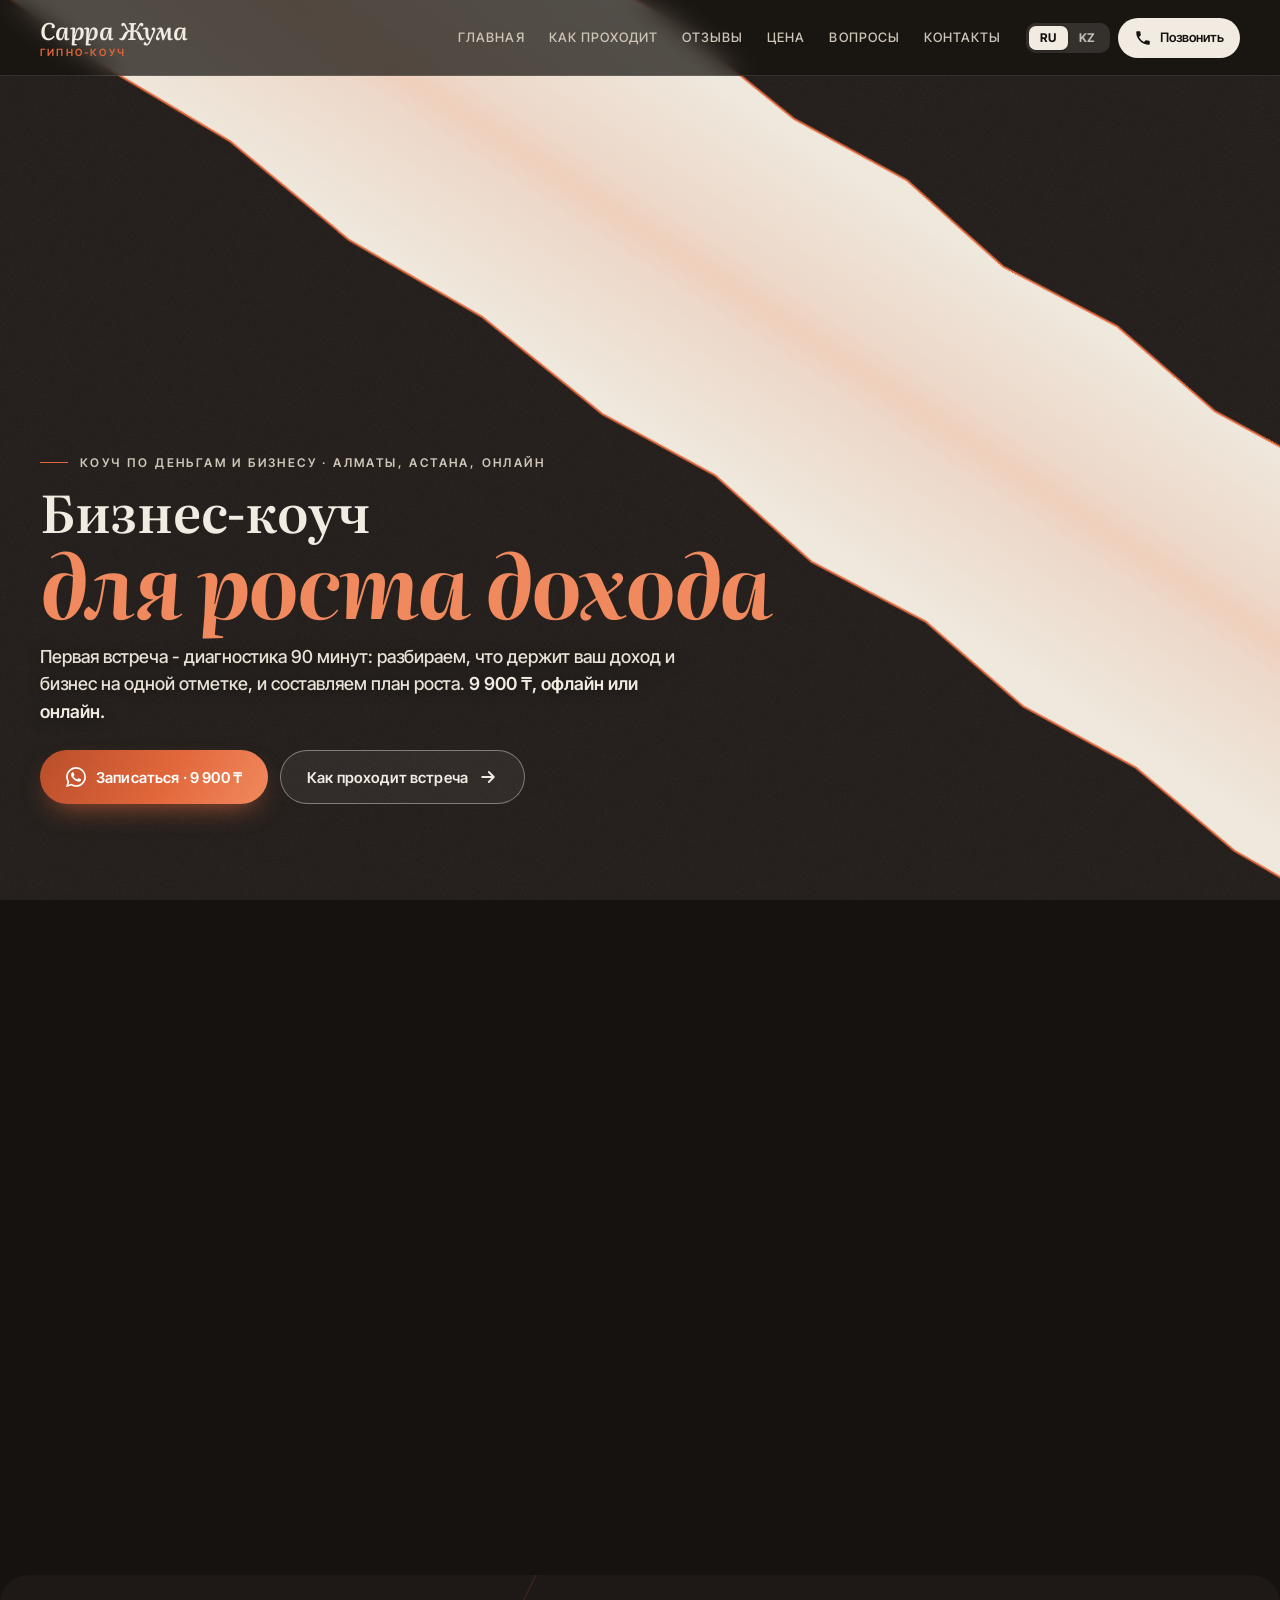
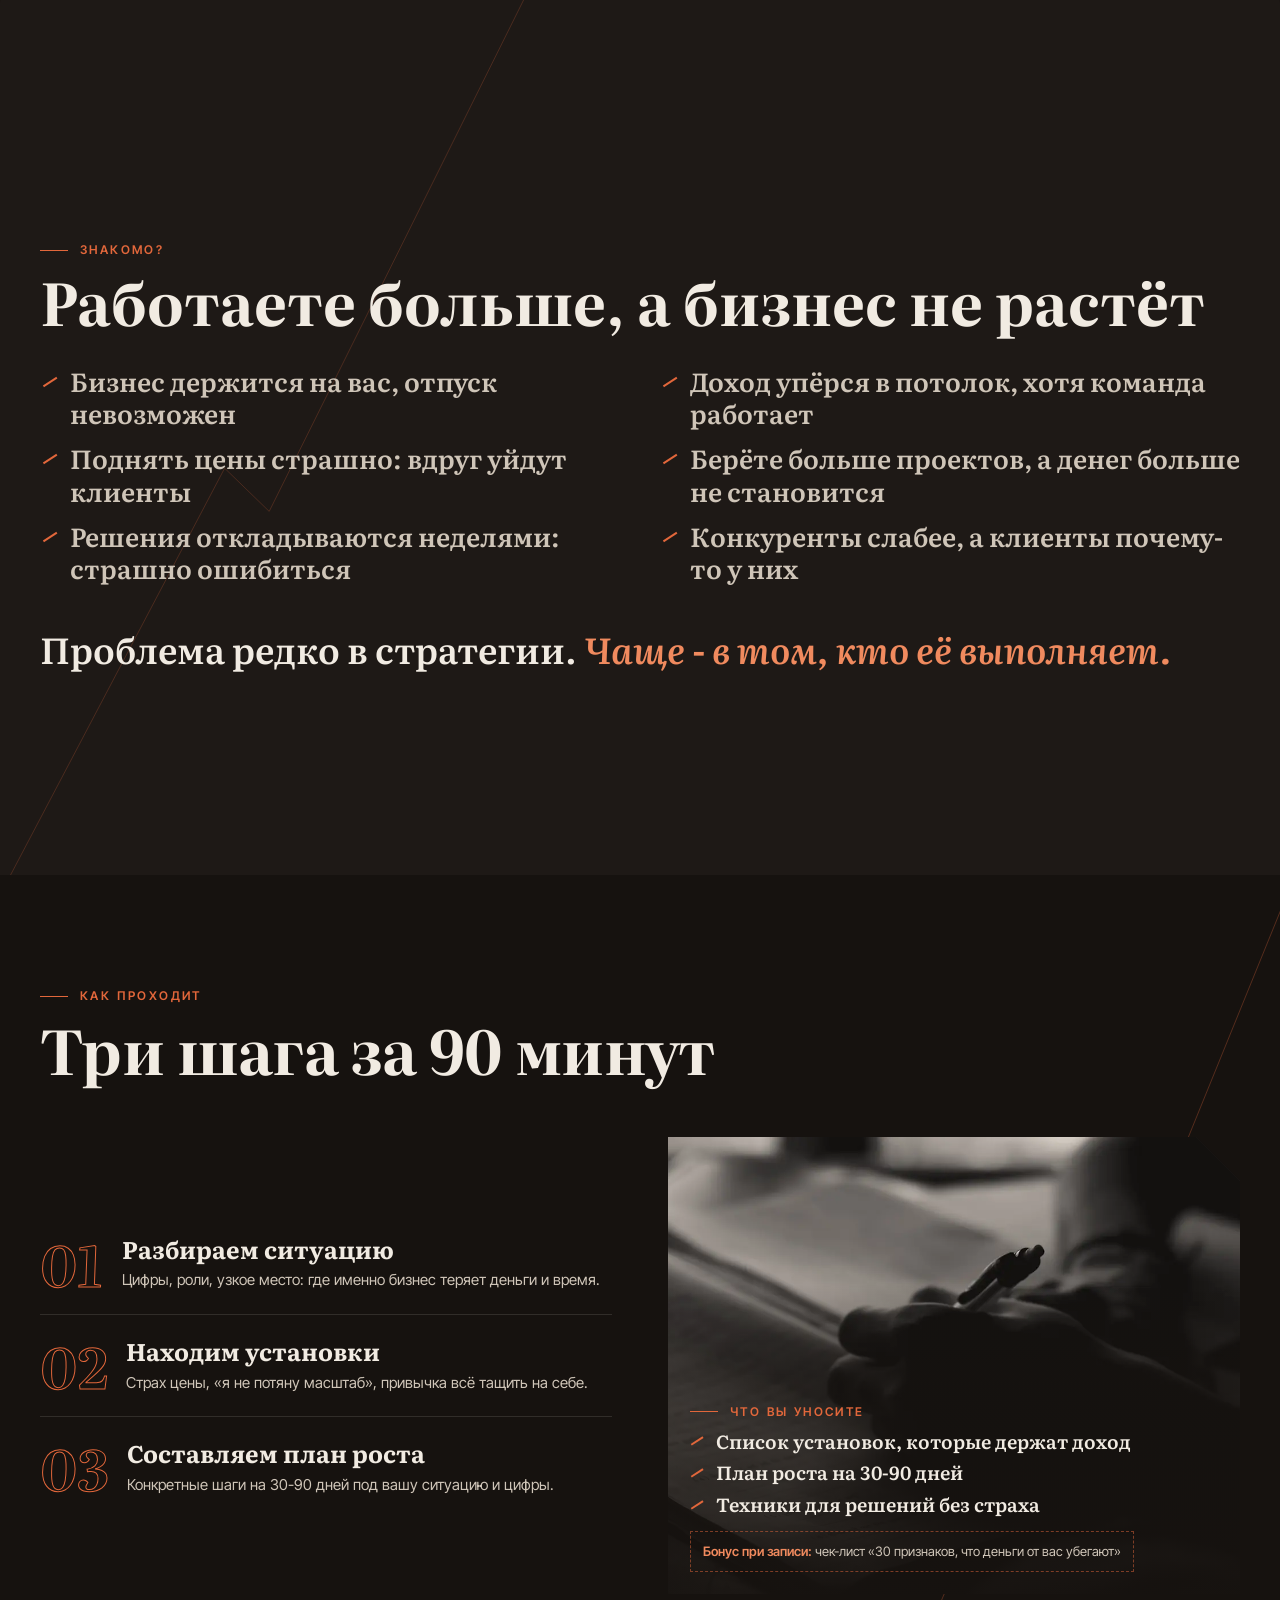
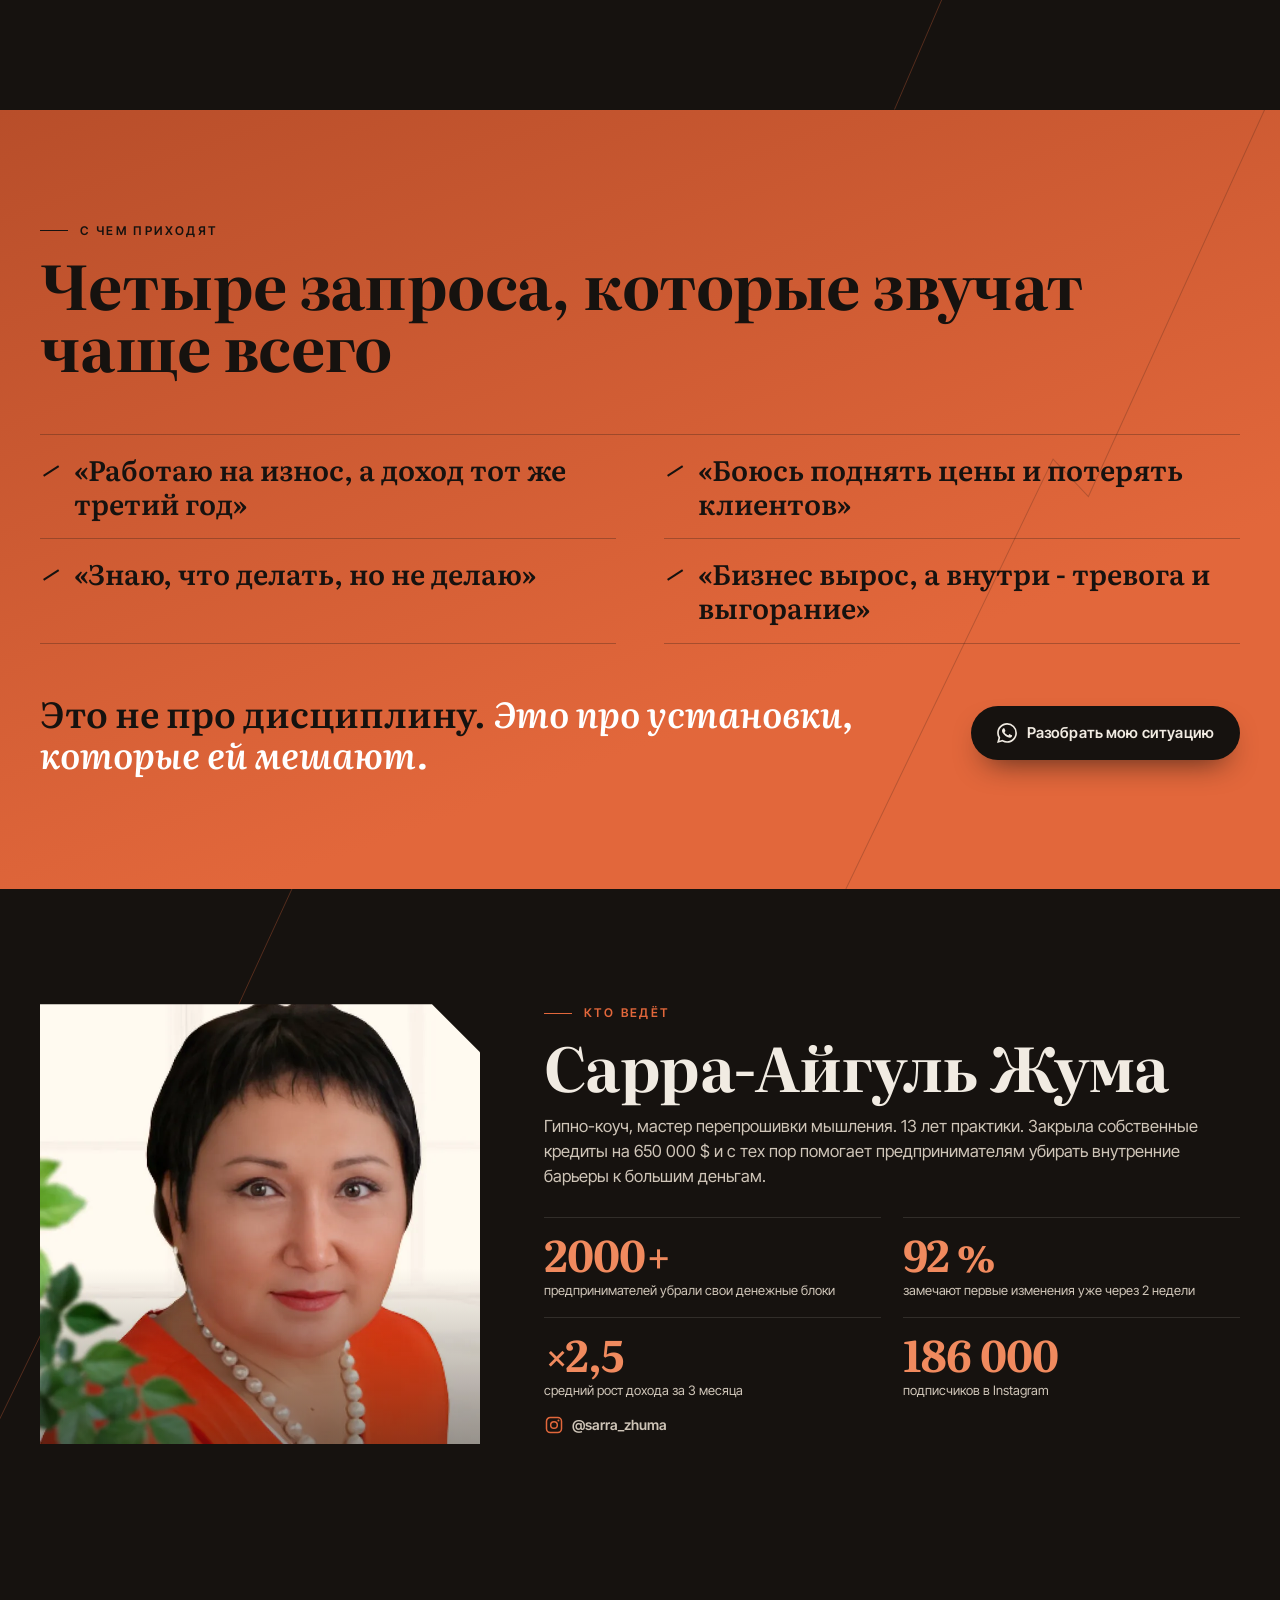
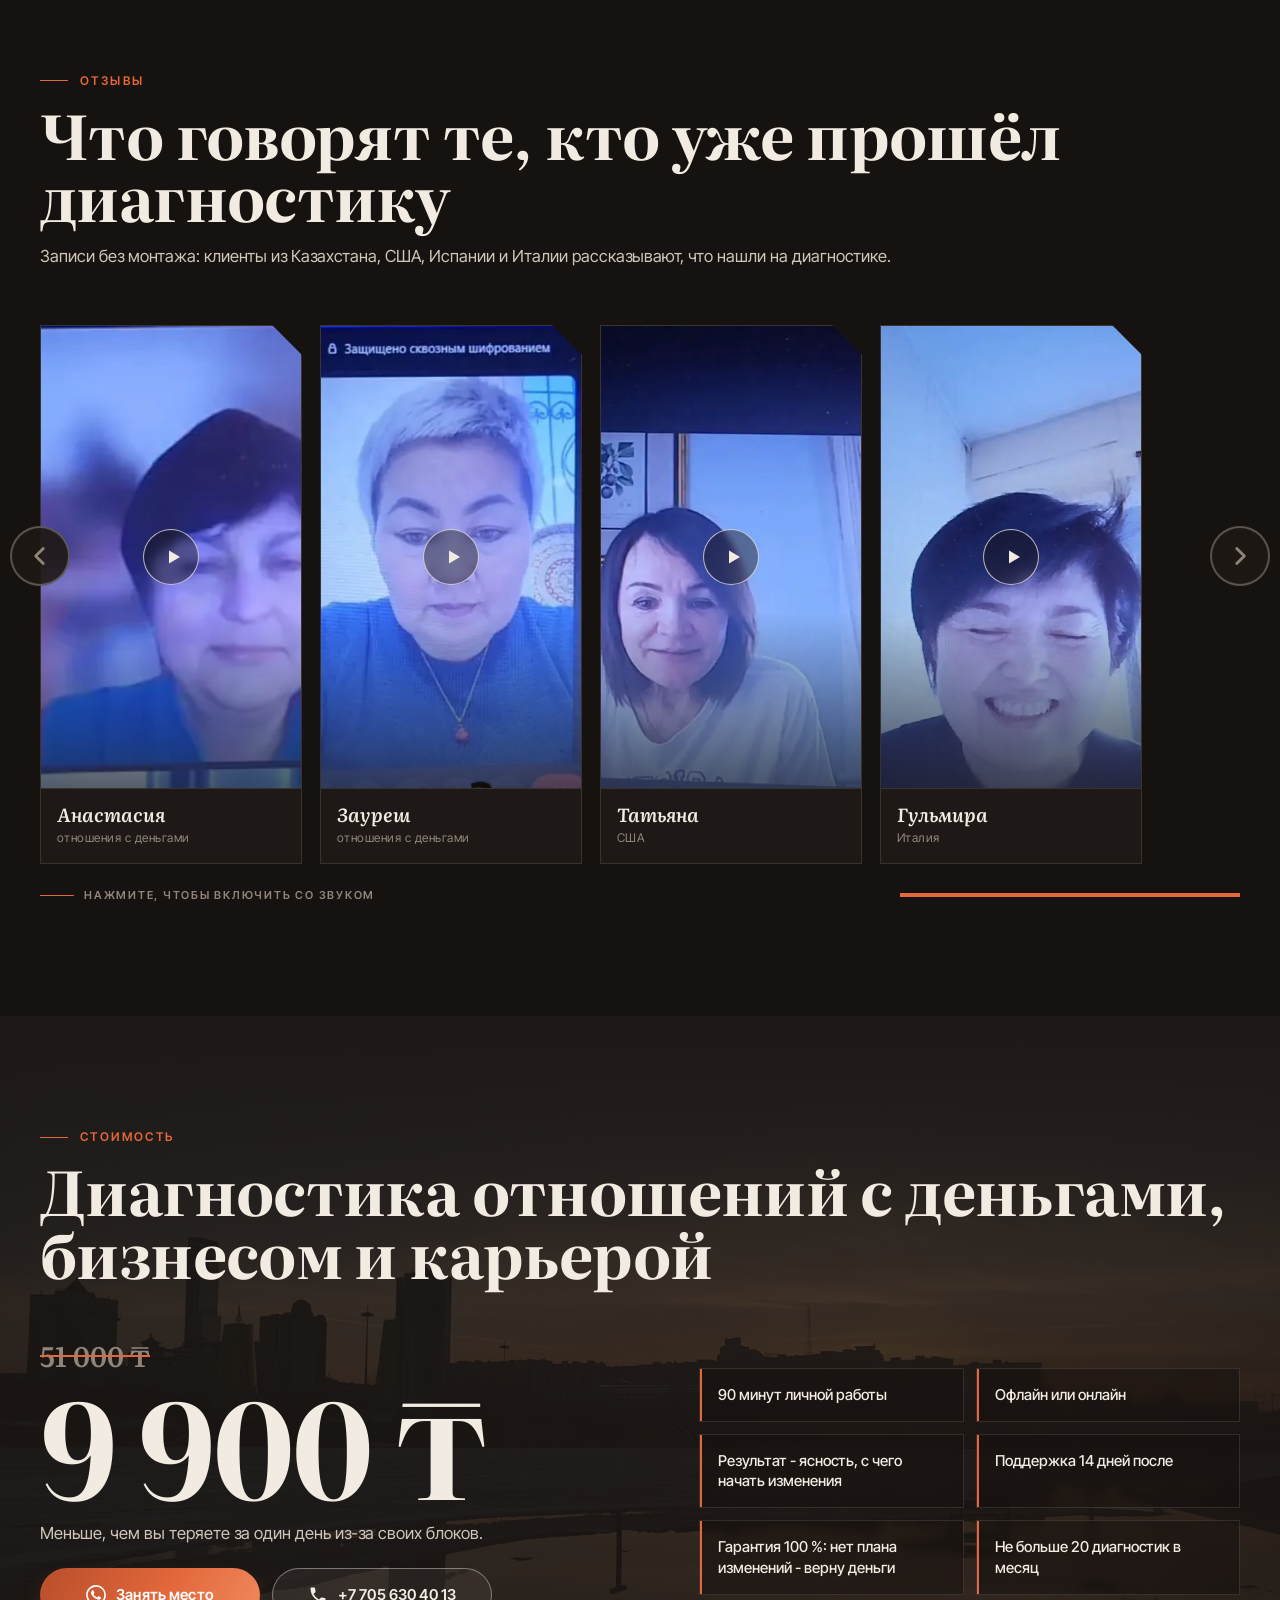
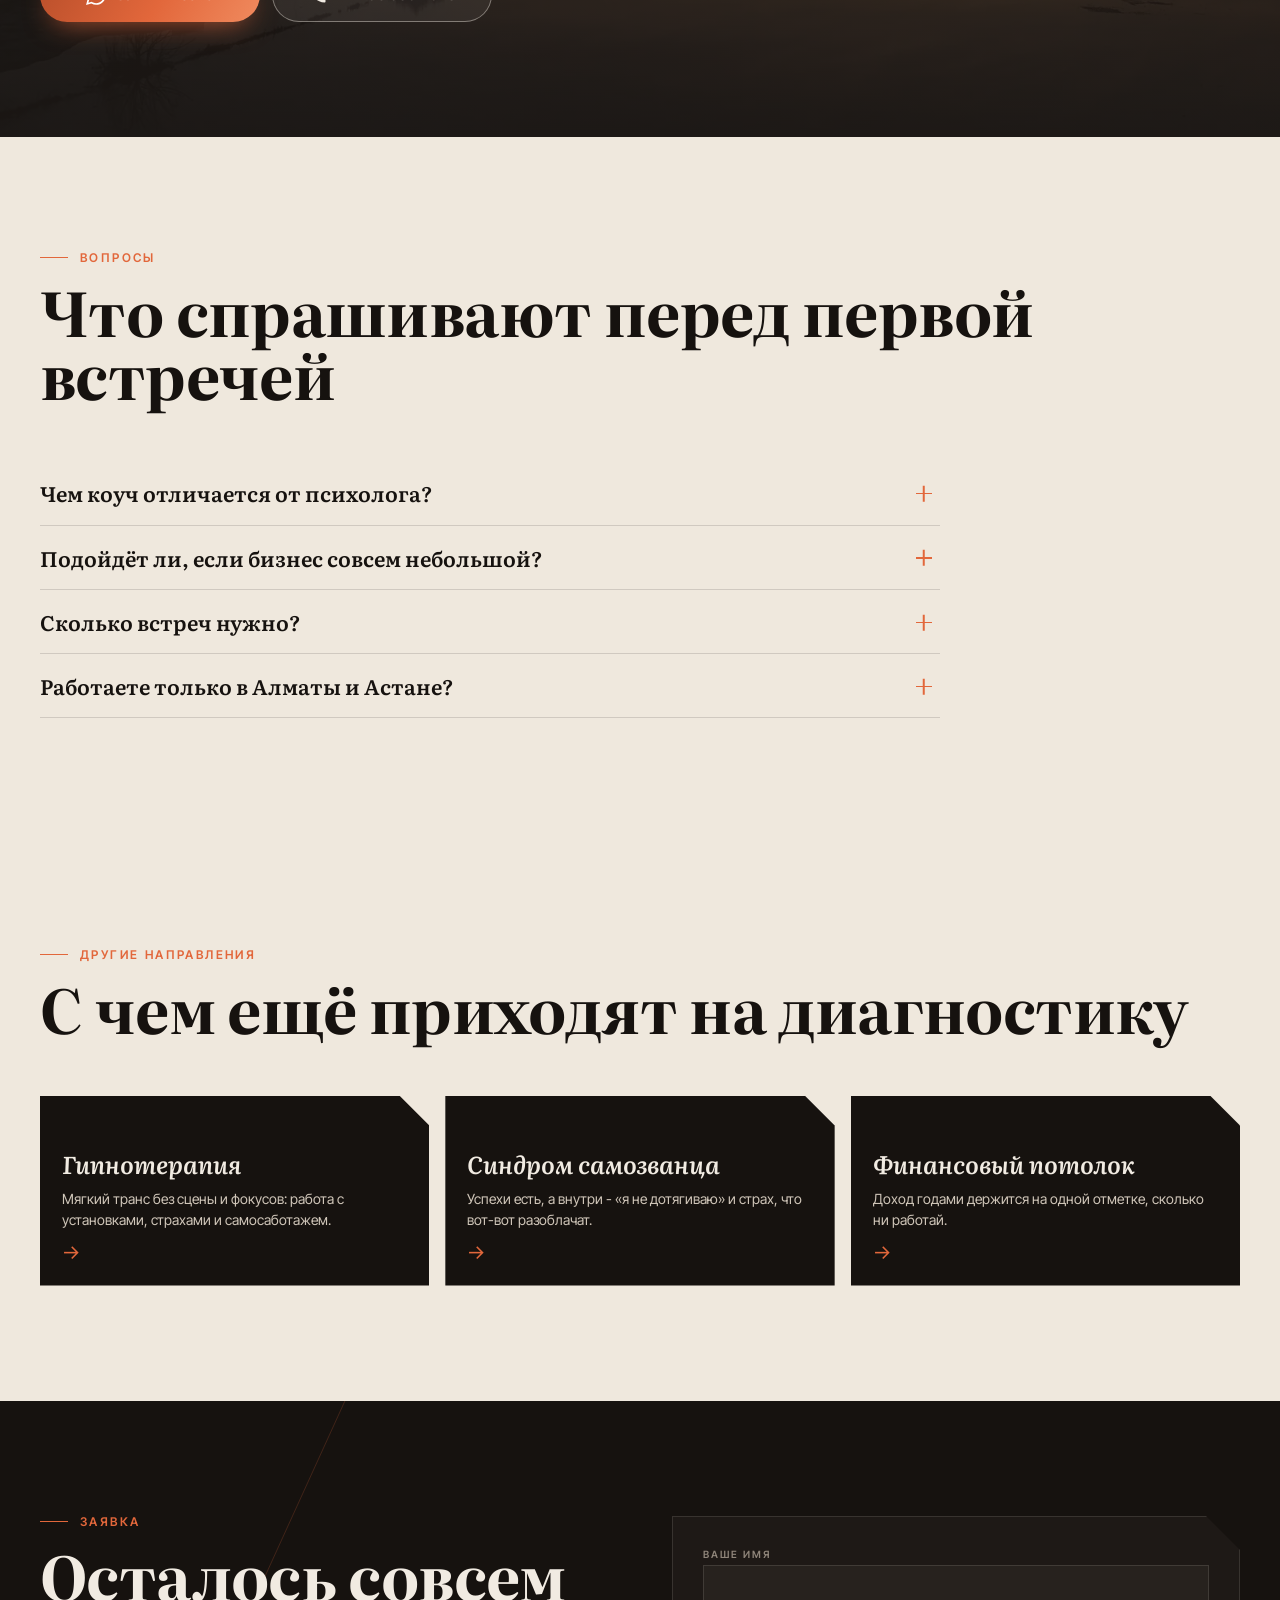
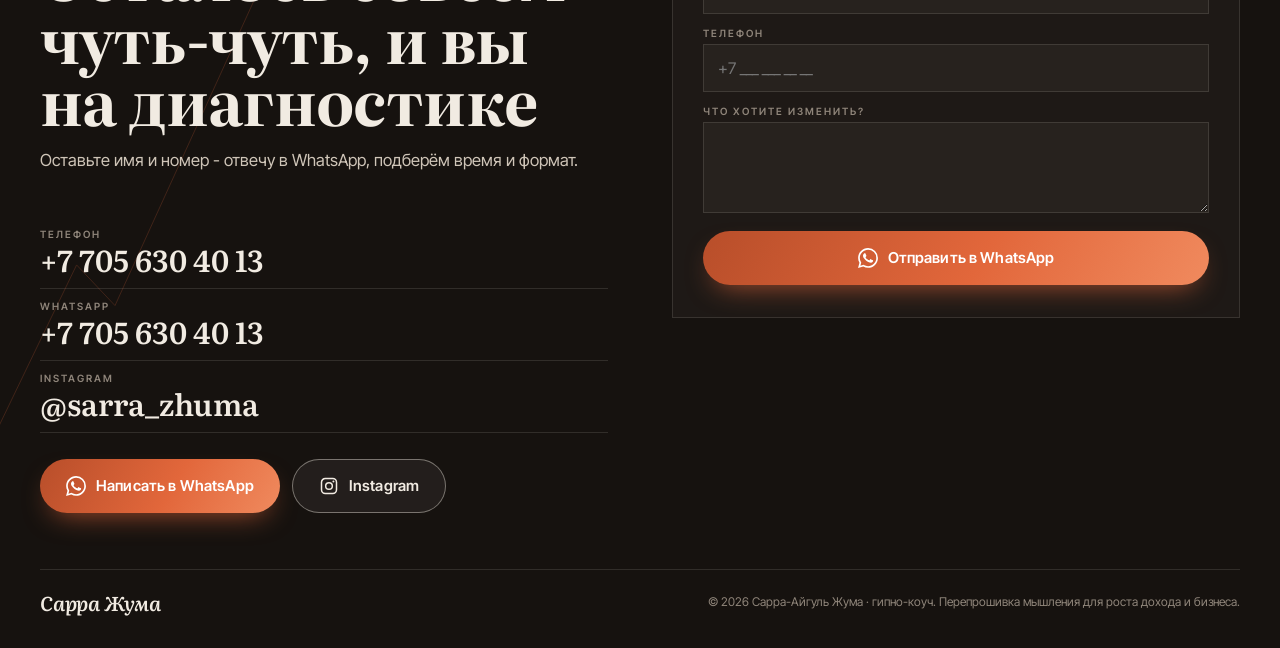
==== biznes-kouch/index.html @ 4e8cd03d "Посадочные страницы под группы Google Ads Четыре страницы на общей дизайн-системе: бизнес-коуч, гипн" ====
<!DOCTYPE html>
<html lang="ru">
<head>
<meta charset="UTF-8">
<meta name="viewport" content="width=device-width, initial-scale=1.0">
<title data-i="m.title">Бизнес-коуч в Алматы и Астане - Сарра Жума, 13 лет практики</title>
<meta name="description" data-i-c="m.desc" content="Бизнес-коуч Сарра-Айгуль Жума: разбираем, что держит доход и бизнес на одной отметке. Первая встреча - диагностика 90 минут, офлайн или онлайн, 9 900 ₸. План роста и поддержка 14 дней.">
<!-- Google tag (gtag.js) - Google Ads AW-18437819356 -->
<script async src="https://www.googletagmanager.com/gtag/js?id=AW-18437819356"></script>
<script>
  window.dataLayer = window.dataLayer || [];
  function gtag(){dataLayer.push(arguments);}
  gtag('js', new Date());
  gtag('config', 'AW-18437819356');

  /* цели Google Ads */
  var AW_CONV = {
    tel:  'AW-18437819356/bW-0CO2ekfEcENyX69dE',   /* Интерактивные номера телефонов */
    form: 'AW-18437819356/AL3ICOqwkfEcENyX69dE',   /* Отправка формы для потенциальных клиентов */
    kont: 'AW-18437819356/WZsdCJ-qkfEcENyX69dE'    /* Контакт (WhatsApp, Instagram) */
  };
  function awReport(sendTo, url){
    var went = false;
    var go = function(){ if (went) return; went = true; if (typeof url !== 'undefined') window.location = url; };
    try {
      gtag('event', 'conversion', {
        'send_to': sendTo, 'value': 1.0, 'currency': 'USD', 'event_callback': go
      });
    } catch (e) { go(); return false; }
    if (typeof url !== 'undefined') setTimeout(go, 900);
    return false;
  }
  function gtag_report_conversion(url){ return awReport(AW_CONV.tel, url); }
</script>
<link rel="canonical" href="https://sarracoach.kz/biznes-kouch/">
<meta property="og:type" content="website">
<meta property="og:site_name" content="Сарра Жума · гипно-коуч">
<meta property="og:title" data-i-c="m.ogt" content="Бизнес-коуч Сарра Жума - диагностика за 90 минут">
<meta property="og:description" data-i-c="m.ogd" content="13 лет практики, 2000+ предпринимателей. Находим, что держит доход бизнеса, и даём план роста.">
<meta property="og:url" content="https://sarracoach.kz/biznes-kouch/">
<meta property="og:image" content="https://sarracoach.kz/assets/lp/kouch.webp">
<meta property="og:image:width" content="1600">
<meta property="og:image:height" content="900">
<meta property="og:locale" content="ru_RU">
<meta name="twitter:card" content="summary_large_image">
<meta name="theme-color" content="#16120F">
<link rel="icon" href="../favicon.ico" sizes="any">
<link rel="icon" type="image/png" sizes="512x512" href="../assets/icon-512.png">
<link rel="apple-touch-icon" href="../assets/apple-touch-icon.png">
<link rel="preconnect" href="https://fonts.googleapis.com">
<link rel="preconnect" href="https://fonts.gstatic.com" crossorigin>
<link href="https://fonts.googleapis.com/css2?family=Literata:ital,opsz,wght@0,7..72,600;0,7..72,700;1,7..72,600;1,7..72,700&family=Inter+Tight:wght@400;500;600&display=swap" rel="stylesheet">
<link rel="stylesheet" href="../styles.css?v=20260922-1">
<script type="application/ld+json">{"@context":"https://schema.org","@type":"Service","name":"Коучинг для предпринимателей и экспертов","serviceType":"Коучинг для предпринимателей и экспертов","url":"https://sarracoach.kz/biznes-kouch/","areaServed":"KZ","provider":{"@type":"Person","name":"Сарра-Айгуль Жума","jobTitle":"Гипно-коуч","telephone":"+77056304013","url":"https://sarracoach.kz/","sameAs":"https://www.instagram.com/sarra_zhuma"},"offers":{"@type":"Offer","price":"9900","priceCurrency":"KZT","url":"https://sarracoach.kz/biznes-kouch/"}}</script>
<script type="application/ld+json">{"@context":"https://schema.org","@type":"BreadcrumbList","itemListElement":[{"@type":"ListItem","position":1,"name":"Главная","item":"https://sarracoach.kz/"},{"@type":"ListItem","position":2,"name":"Бизнес-коуч","item":"https://sarracoach.kz/biznes-kouch/"}]}</script>
<script type="application/ld+json">{"@context":"https://schema.org","@type":"FAQPage","mainEntity":[{"@type":"Question","name":"Чем коуч отличается от психолога?","acceptedAnswer":{"@type":"Answer","text":"Психолог чаще работает с прошлым и состоянием, коуч - с задачей и результатом. Я соединяю два подхода: нахожу установку из прошлого и сразу перевожу её в план действий."}},{"@type":"Question","name":"Подойдёт ли, если бизнес совсем небольшой?","acceptedAnswer":{"@type":"Answer","text":"Да. Ко мне приходят и соло-эксперты, и владельцы компаний с командами. Разбираем то, что есть сейчас, а не идеальную схему из книжки."}},{"@type":"Question","name":"Сколько встреч нужно?","acceptedAnswer":{"@type":"Answer","text":"Первая встреча самостоятельна: за 90 минут вы уходите с планом. Дальше - по желанию, кто-то продолжает работу, кому-то хватает одной диагностики."}},{"@type":"Question","name":"Работаете только в Алматы и Астане?","acceptedAnswer":{"@type":"Answer","text":"Офлайн - в Алматы и Астане, онлайн - из любой точки. Клиенты есть в США, Испании, Италии, Чехии и Кыргызстане."}}]}</script>
<script src="https://lead-bot.sultan-askarov-kz.workers.dev/t.js" data-site="sarracoach" defer></script>
</head>
<body>
<svg width="0" height="0" style="position:absolute" aria-hidden="true">
  <symbol id="ic-wa" viewBox="0 0 24 24"><path fill="currentColor" d="M17.472 14.382c-.297-.149-1.758-.867-2.03-.967-.273-.099-.471-.148-.67.15-.197.297-.767.966-.94 1.164-.173.199-.347.223-.644.075-.297-.15-1.255-.463-2.39-1.475-.883-.788-1.48-1.761-1.653-2.059-.173-.297-.018-.458.13-.606.134-.133.298-.347.446-.52.149-.174.198-.298.298-.497.099-.198.05-.371-.025-.52-.075-.149-.669-1.612-.916-2.207-.242-.579-.487-.5-.669-.51a12.8 12.8 0 0 0-.57-.01c-.198 0-.52.074-.792.372-.272.297-1.04 1.016-1.04 2.479 0 1.462 1.065 2.875 1.213 3.074.149.198 2.096 3.2 5.077 4.487.709.306 1.262.489 1.694.625.712.227 1.36.195 1.872.118.571-.085 1.758-.719 2.006-1.413.248-.694.248-1.289.173-1.413-.074-.124-.272-.198-.57-.347m-5.421 7.403h-.004a9.87 9.87 0 0 1-5.031-1.378l-.361-.214-3.741.982.998-3.648-.235-.374a9.86 9.86 0 0 1-1.51-5.26c.001-5.45 4.436-9.884 9.888-9.884 2.64 0 5.122 1.03 6.988 2.898a9.825 9.825 0 0 1 2.893 6.994c-.003 5.45-4.437 9.884-9.885 9.884m8.413-18.297A11.815 11.815 0 0 0 12.05 0C5.495 0 .16 5.335.157 11.892c0 2.096.547 4.142 1.588 5.945L.057 24l6.305-1.654a11.882 11.882 0 0 0 5.683 1.448h.005c6.554 0 11.89-5.335 11.893-11.893A11.821 11.821 0 0 0 20.465 3.49"/></symbol>
  <symbol id="ic-tel" viewBox="0 0 24 24"><path fill="currentColor" d="M6.6 10.8a15.1 15.1 0 0 0 6.6 6.6l2.2-2.2c.3-.3.7-.4 1-.2 1.1.4 2.3.6 3.6.6.6 0 1 .4 1 1V20c0 .6-.4 1-1 1A17 17 0 0 1 3 4c0-.6.4-1 1-1h3.5c.6 0 1 .4 1 1 0 1.3.2 2.5.6 3.6.1.3 0 .7-.2 1l-2.3 2.2z"/></symbol>
  <symbol id="ic-ig" viewBox="0 0 24 24"><path fill="none" stroke="currentColor" stroke-width="1.8" d="M7.5 3h9A4.5 4.5 0 0 1 21 7.5v9a4.5 4.5 0 0 1-4.5 4.5h-9A4.5 4.5 0 0 1 3 16.5v-9A4.5 4.5 0 0 1 7.5 3z"/><circle cx="12" cy="12" r="4" fill="none" stroke="currentColor" stroke-width="1.8"/><circle cx="17.3" cy="6.7" r="1.2" fill="currentColor"/></symbol>
  <symbol id="ic-arr" viewBox="0 0 24 24"><path fill="none" stroke="currentColor" stroke-width="2.2" stroke-linecap="round" stroke-linejoin="round" d="M5 12h14M13 6l6 6-6 6"/></symbol>
  <symbol id="ic-chk" viewBox="0 0 24 24"><path fill="none" stroke="currentColor" stroke-width="2.4" stroke-linecap="round" stroke-linejoin="round" d="M5 12.5l4.5 4.5L19 7.5"/></symbol>
  <symbol id="ic-fault" viewBox="0 0 100 100" preserveAspectRatio="none"><path fill="none" stroke="currentColor" stroke-width="1" vector-effect="non-scaling-stroke" d="M-5 118 L44 54 L50 58 L105 -18"/></symbol>
</svg>

<!-- ШАПКА -->
<header class="hdr" id="hdr">
  <div class="wrap hdr-in">
    <a class="logo" href="../" data-i-aria="a.home" aria-label="Сарра Жума, на главную">
      <span class="logo-n">Сарра Жума</span>
      <span class="logo-s" data-i="a.role">гипно-коуч</span>
    </a>
    <nav class="nav" id="nav" data-i-aria="a.nav" aria-label="Разделы страницы">
      <a href="../" data-i="nav.main">Главная</a>
      <a href="#kak" data-i="nav.kak">Как проходит</a>
      <a href="#otzyvy" data-i="nav.otz">Отзывы</a>
      <a href="#cena" data-i="nav.cena">Цена</a>
      <a href="#faq" data-i="nav.faq">Вопросы</a>
      <a href="#zayavka" data-i="nav.kont">Контакты</a>
    </nav>
    <div class="hdr-right">
      <div class="lang" role="group" data-i-aria="a.lang" aria-label="Язык сайта">
        <button type="button" data-lang="ru" class="is-active" aria-pressed="true" lang="ru">RU</button>
        <button type="button" data-lang="kk" aria-pressed="false">KZ</button>
      </div>
      <a class="call" href="tel:+77056304013" data-i-aria="a.call" aria-label="Позвонить">
        <svg aria-hidden="true"><use href="#ic-tel"/></svg><span data-i="b.call">Позвонить</span>
      </a>
      <button class="burger" id="burger" type="button" data-i-aria="a.menu" aria-label="Меню" aria-expanded="false" aria-controls="mnav"><i></i><i></i><i></i></button>
    </div>
  </div>
</header>

<!-- МОБИЛЬНОЕ МЕНЮ -->
<div class="mnav" id="mnav">
  <div class="wrap">
    <a href="../" data-i="nav.main">Главная</a>
    <a href="#kak" data-i="nav.kak">Как проходит</a>
    <a href="#otzyvy" data-i="nav.otz">Отзывы</a>
    <a href="#cena" data-i="nav.cena">Цена</a>
    <a href="#faq" data-i="nav.faq">Вопросы</a>
    <a href="#zayavka" data-i="nav.kont">Контакты</a>
    <div class="mnav-cta">
      <a class="btn btn-p" href="https://wa.me/77056304013" data-wa="hero"><svg aria-hidden="true"><use href="#ic-wa"/></svg><span data-i="b.wa">Записаться в WhatsApp</span></a>
      <a class="btn btn-g" href="tel:+77056304013"><svg aria-hidden="true"><use href="#ic-tel"/></svg><span>+7 705 630 40 13</span></a>
    </div>
  </div>
</div>

<main>

<!-- ГЕРОЙ -->
<div class="pw pw-hero" id="top">
<section class="plate hero">
  <div class="hero-bg" aria-hidden="true">
    <picture>
      <source media="(max-width:760px)" srcset="../assets/lp/kouch-m.webp">
      <img src="../assets/lp/kouch.webp" alt="" width="1600" height="900" fetchpriority="high" decoding="async">
    </picture>
  </div>

  <div class="hero-cap" aria-hidden="true">
    <b>Сарра-Айгуль Жума</b>
    <span data-i="h.cap">гипно-коуч · 13 лет практики · 2000+ предпринимателей</span>
  </div>

  <div class="crack" aria-hidden="true">
    <div class="glow"></div>
    <div class="slab slab-a"><b></b><i></i></div>
    <div class="slab slab-b"><b></b><i></i></div>
  </div>

  <div class="hero-txt">
    <p class="kick" data-i="h.kick">Коуч по деньгам и бизнесу · Алматы, Астана, онлайн</p>
    <h1 class="h1"><span class="h1-a" data-i="h.h1a">Бизнес-коуч</span> <em class="h1-b" data-i="h.h1b">для роста дохода</em></h1>
    <p class="lead" data-i="h.lead">Первая встреча - диагностика 90 минут: разбираем, что держит ваш доход и бизнес на одной отметке, и составляем план роста. <em>9 900 ₸, офлайн или онлайн.</em></p>
    <div class="cta">
      <a class="btn btn-p" href="https://wa.me/77056304013" data-wa="hero"><svg aria-hidden="true"><use href="#ic-wa"/></svg><span data-i="b.book">Записаться · 9 900 ₸</span></a>
      <a class="btn btn-g" href="#kak"><span data-i="b.kak">Как проходит встреча</span><svg aria-hidden="true"><use href="#ic-arr"/></svg></a>
    </div>
  </div>
</section>
</div>

<!-- ПЛИТА «БОЛИ» -->
<div class="pw" id="boli">
<section class="plate st-plate">
  <svg class="fault fault-1" aria-hidden="true"><use href="#ic-fault"/></svg>
  <div class="wrap txt">
    <p class="kick" data-i="s.bl.k">Знакомо?</p>
    <h2 data-i="s.bl.h">Работаете больше, а бизнес не растёт</h2>
    <ul class="pains">
      <li data-i="bl.1">Бизнес держится на вас, отпуск невозможен</li>
      <li data-i="bl.2">Доход упёрся в потолок, хотя команда работает</li>
      <li data-i="bl.3">Поднять цены страшно: вдруг уйдут клиенты</li>
      <li data-i="bl.4">Берёте больше проектов, а денег больше не становится</li>
      <li data-i="bl.5">Решения откладываются неделями: страшно ошибиться</li>
      <li data-i="bl.6">Конкуренты слабее, а клиенты почему-то у них</li>
    </ul>
    <p class="verdict" data-i="s.bl.v">Проблема редко в стратегии. <em>Чаще - в том, кто её выполняет.</em></p>
  </div>
</section>
</div>

<!-- КАК ПРОХОДИТ -->
<section class="sec sec-dark" id="kak">
  <svg class="fault fault-2" aria-hidden="true"><use href="#ic-fault"/></svg>
  <div class="wrap">
    <div class="sec-head rv">
      <p class="kick" data-i="s.rz.k">Как проходит</p>
      <h2 data-i="s.rz.h">Три шага за 90 минут</h2>
    </div>
    <div class="rz">
      <ol class="steps rv">
        <li><span class="n">01</span><div><h3 data-i="st.1.h">Разбираем ситуацию</h3><p data-i="st.1.p">Цифры, роли, узкое место: где именно бизнес теряет деньги и время.</p></div></li>
        <li><span class="n">02</span><div><h3 data-i="st.2.h">Находим установки</h3><p data-i="st.2.p">Страх цены, «я не потяну масштаб», привычка всё тащить на себе.</p></div></li>
        <li><span class="n">03</span><div><h3 data-i="st.3.h">Составляем план роста</h3><p data-i="st.3.p">Конкретные шаги на 30-90 дней под вашу ситуацию и цифры.</p></div></li>
      </ol>
      <figure class="take rv">
        <img src="../assets/plan.webp" data-i-alt="a.plan" alt="Рука записывает план в блокнот при тёплом свете" width="1200" height="800" loading="lazy" decoding="async">
        <figcaption>
          <p class="kick" data-i="s.tk.k">Что вы уносите</p>
          <ul>
            <li data-i="tk.1">Список установок, которые держат доход</li>
            <li data-i="tk.2">План роста на 30-90 дней</li>
            <li data-i="tk.3">Техники для решений без страха</li>
          </ul>
          <p class="bonus" data-i="tk.b"><b>Бонус при записи:</b> чек-лист «30 признаков, что деньги от вас убегают»</p>
        </figcaption>
      </figure>
    </div>
  </div>
</section>

<!-- ТЕМАТИЧЕСКИЙ БЛОК -->
<section class="sec sec-acc" id="razbor">
  <svg class="fault fault-6" aria-hidden="true"><use href="#ic-fault"/></svg>
  <div class="wrap">
    <div class="sec-head rv">
      <p class="kick" data-i="s.ac.k">С чем приходят</p>
      <h2 data-i="s.ac.h">Четыре запроса, которые звучат чаще всего</h2>
    </div>
    <ul class="imp rv">
      <li data-i="ac.1">«Работаю на износ, а доход тот же третий год»</li>
      <li data-i="ac.2">«Боюсь поднять цены и потерять клиентов»</li>
      <li data-i="ac.3">«Знаю, что делать, но не делаю»</li>
      <li data-i="ac.4">«Бизнес вырос, а внутри - тревога и выгорание»</li>
    </ul>
    <div class="imp-foot rv">
      <p class="verdict" data-i="s.ac.v">Это не про дисциплину. <em>Это про установки, которые ей мешают.</em></p>
      <div class="cta">
        <a class="btn btn-ink" href="https://wa.me/77056304013" data-wa="blok"><svg aria-hidden="true"><use href="#ic-wa"/></svg><span data-i="b.blok">Разобрать мою ситуацию</span></a>
      </div>
    </div>
  </div>
</section>

<!-- КТО ВЕДЁТ -->
<section class="sec sec-dark" id="o-sarre">
  <svg class="fault fault-3" aria-hidden="true"><use href="#ic-fault"/></svg>
  <div class="wrap about">
    <figure class="about-ph rv">
      <img src="../assets/sarra.webp" data-i-alt="a.sarra" alt="Сарра-Айгуль Жума, гипно-коуч" width="800" height="800" loading="lazy" decoding="async">
    </figure>
    <div class="about-txt">
      <div class="sec-head rv">
        <p class="kick" data-i="s.ab.k">Кто ведёт</p>
        <h2>Сарра-Айгуль Жума</h2>
        <p class="sec-lead" data-i="s.ab.p">Гипно-коуч, мастер перепрошивки мышления. 13 лет практики. Закрыла собственные кредиты на 650 000 $ и с тех пор помогает предпринимателям убирать внутренние барьеры к большим деньгам.</p>
      </div>
      <ul class="stats rv">
        <li><b>2000+</b><span data-i="st.a">предпринимателей убрали свои денежные блоки</span></li>
        <li><b>92 %</b><span data-i="st.b">замечают первые изменения уже через 2 недели</span></li>
        <li><b>×2,5</b><span data-i="st.c">средний рост дохода за 3 месяца</span></li>
        <li><b>186 000</b><span data-i="st.d">подписчиков в Instagram</span></li>
      </ul>
      <a class="ig rv" href="https://www.instagram.com/sarra_zhuma" target="_blank" rel="noopener"><svg aria-hidden="true"><use href="#ic-ig"/></svg><span>@sarra_zhuma</span></a>
    </div>
  </div>
</section>

<!-- ОТЗЫВЫ -->
<section class="sec sec-dark" id="otzyvy">
  <div class="wrap">
    <div class="sec-head rv">
      <p class="kick" data-i="s.oz.k">Отзывы</p>
      <h2 data-i="s.oz.h">Что говорят те, кто уже прошёл диагностику</h2>
      <p class="sec-lead" data-i="s.oz.p">Записи без монтажа: клиенты из Казахстана, США, Испании и Италии рассказывают, что нашли на диагностике.</p>
    </div>
    <div class="otz-wrap">
      <div class="otz" id="otz">
      <figure class="otz-i rv">
        <button class="otz-slot" type="button" data-full="../assets/otz/otz-04.mp4" data-poster="../assets/otz/otz-04.webp" data-i-aria="a.play" aria-label="Смотреть видео-отзыв">
          <img src="../assets/otz/otz-04.webp" alt="" width="480" height="854" loading="lazy" decoding="async">
          <video class="otz-loop" data-src="../assets/otz/otz-04-loop.mp4" muted playsinline loop preload="none" tabindex="-1" aria-hidden="true"></video>
          <span class="otz-play" aria-hidden="true"><svg viewBox="0 0 24 24"><path d="M8 5.5v13l11-6.5z"/></svg></span>
        </button>
        <figcaption>
          <b data-i="oz.04.n">Анастасия</b>
          <span data-i="oz.04.r">отношения с деньгами</span>
        </figcaption>
      </figure>
      <figure class="otz-i rv">
        <button class="otz-slot" type="button" data-full="../assets/otz/otz-05.mp4" data-poster="../assets/otz/otz-05.webp" data-i-aria="a.play" aria-label="Смотреть видео-отзыв">
          <img src="../assets/otz/otz-05.webp" alt="" width="480" height="854" loading="lazy" decoding="async">
          <video class="otz-loop" data-src="../assets/otz/otz-05-loop.mp4" muted playsinline loop preload="none" tabindex="-1" aria-hidden="true"></video>
          <span class="otz-play" aria-hidden="true"><svg viewBox="0 0 24 24"><path d="M8 5.5v13l11-6.5z"/></svg></span>
        </button>
        <figcaption>
          <b data-i="oz.05.n">Зауреш</b>
          <span data-i="oz.05.r">отношения с деньгами</span>
        </figcaption>
      </figure>
      <figure class="otz-i rv">
        <button class="otz-slot" type="button" data-full="../assets/otz/otz-06.mp4" data-poster="../assets/otz/otz-06.webp" data-i-aria="a.play" aria-label="Смотреть видео-отзыв">
          <img src="../assets/otz/otz-06.webp" alt="" width="480" height="854" loading="lazy" decoding="async">
          <video class="otz-loop" data-src="../assets/otz/otz-06-loop.mp4" muted playsinline loop preload="none" tabindex="-1" aria-hidden="true"></video>
          <span class="otz-play" aria-hidden="true"><svg viewBox="0 0 24 24"><path d="M8 5.5v13l11-6.5z"/></svg></span>
        </button>
        <figcaption>
          <b data-i="oz.06.n">Татьяна</b>
          <span data-i="oz.06.r">США</span>
        </figcaption>
      </figure>
      <figure class="otz-i rv">
        <button class="otz-slot" type="button" data-full="../assets/otz/otz-08.mp4" data-poster="../assets/otz/otz-08.webp" data-i-aria="a.play" aria-label="Смотреть видео-отзыв">
          <img src="../assets/otz/otz-08.webp" alt="" width="480" height="854" loading="lazy" decoding="async">
          <video class="otz-loop" data-src="../assets/otz/otz-08-loop.mp4" muted playsinline loop preload="none" tabindex="-1" aria-hidden="true"></video>
          <span class="otz-play" aria-hidden="true"><svg viewBox="0 0 24 24"><path d="M8 5.5v13l11-6.5z"/></svg></span>
        </button>
        <figcaption>
          <b data-i="oz.08.n">Гульмира</b>
          <span data-i="oz.08.r">Италия</span>
        </figcaption>
      </figure>
      </div>
      <button class="otz-nav prev" id="otzprev" type="button" data-i-aria="a.prev" aria-label="Предыдущие отзывы" disabled>
        <svg viewBox="0 0 24 24" aria-hidden="true"><path fill="none" stroke="currentColor" stroke-width="2" stroke-linecap="round" stroke-linejoin="round" d="M15 5l-7 7 7 7"/></svg>
      </button>
      <button class="otz-nav next" id="otznext" type="button" data-i-aria="a.next" aria-label="Следующие отзывы">
        <svg viewBox="0 0 24 24" aria-hidden="true"><path fill="none" stroke="currentColor" stroke-width="2" stroke-linecap="round" stroke-linejoin="round" d="M9 5l7 7-7 7"/></svg>
      </button>
    </div>
    <div class="otz-foot rv">
      <p class="otz-hint" data-i="oz.hint">Нажмите, чтобы включить со звуком</p>
      <div class="otz-bar" aria-hidden="true"><i id="otzbar"></i></div>
    </div>
  </div>
</section>

<!-- ЦЕНА -->
<section class="sec sec-cena" id="cena">
  <div class="cena-bg" aria-hidden="true"><img src="../assets/city.webp" alt="" width="1600" height="900" loading="lazy" decoding="async"></div>
  <div class="wrap">
    <div class="sec-head rv">
      <p class="kick" data-i="s.cn.k">Стоимость</p>
      <h2 data-i="s.cn.h">Диагностика отношений с деньгами, бизнесом и карьерой</h2>
    </div>
    <div class="cena rv">
      <div class="price">
        <s>51 000 ₸</s>
        <b>9 900 ₸</b>
        <p data-i="cn.note">Меньше, чем вы теряете за один день из-за своих блоков.</p>
        <div class="cta">
          <a class="btn btn-p" href="https://wa.me/77056304013" data-wa="cena"><svg aria-hidden="true"><use href="#ic-wa"/></svg><span data-i="b.seat">Занять место</span></a>
          <a class="btn btn-g" href="tel:+77056304013"><svg aria-hidden="true"><use href="#ic-tel"/></svg><span>+7 705 630 40 13</span></a>
        </div>
      </div>
      <ul class="terms">
        <li data-i="cn.1">90 минут личной работы</li>
        <li data-i="cn.2">Офлайн или онлайн</li>
        <li data-i="cn.3">Результат - ясность, с чего начать изменения</li>
        <li data-i="cn.4">Поддержка 14 дней после</li>
        <li data-i="cn.5">Гарантия 100 %: нет плана изменений - верну деньги</li>
        <li data-i="cn.6">Не больше 20 диагностик в месяц</li>
      </ul>
    </div>
  </div>
</section>

<!-- ВОПРОСЫ -->
<section class="sec sec-bone" id="faq">
  <div class="wrap wrap-n">
    <div class="sec-head rv">
      <p class="kick" data-i="s.fq.k">Вопросы</p>
      <h2 data-i="s.fq.h">Что спрашивают перед первой встречей</h2>
    </div>
    <div class="faq rv">
      <details><summary data-i="q.1">Чем коуч отличается от психолога?</summary><p data-i="q.1.a">Психолог чаще работает с прошлым и состоянием, коуч - с задачей и результатом. Я соединяю два подхода: нахожу установку из прошлого и сразу перевожу её в план действий.</p></details>
      <details><summary data-i="q.2">Подойдёт ли, если бизнес совсем небольшой?</summary><p data-i="q.2.a">Да. Ко мне приходят и соло-эксперты, и владельцы компаний с командами. Разбираем то, что есть сейчас, а не идеальную схему из книжки.</p></details>
      <details><summary data-i="q.3">Сколько встреч нужно?</summary><p data-i="q.3.a">Первая встреча самостоятельна: за 90 минут вы уходите с планом. Дальше - по желанию, кто-то продолжает работу, кому-то хватает одной диагностики.</p></details>
      <details><summary data-i="q.4">Работаете только в Алматы и Астане?</summary><p data-i="q.4.a">Офлайн - в Алматы и Астане, онлайн - из любой точки. Клиенты есть в США, Испании, Италии, Чехии и Кыргызстане.</p></details>
    </div>
  </div>
</section>

<!-- ДРУГИЕ НАПРАВЛЕНИЯ -->
<section class="sec sec-bone" id="napravleniya">
  <div class="wrap">
    <div class="sec-head rv">
      <p class="kick" data-i="s.dr.k">Другие направления</p>
      <h2 data-i="s.dr.h">С чем ещё приходят на диагностику</h2>
    </div>
  </div>
  <div class="strip-wrap">
    <ul class="progs cards">
            <li class="prog rv"><a href="../gipnoterapiya/"><h3 data-i="dr.2.h">Гипнотерапия</h3><p data-i="dr.2.p">Мягкий транс без сцены и фокусов: работа с установками, страхами и самосаботажем.</p></a></li>
      <li class="prog rv"><a href="../sindrom-samozvantsa/"><h3 data-i="dr.3.h">Синдром самозванца</h3><p data-i="dr.3.p">Успехи есть, а внутри - «я не дотягиваю» и страх, что вот-вот разоблачат.</p></a></li>
      <li class="prog rv"><a href="../finansovyy-potolok/"><h3 data-i="dr.4.h">Финансовый потолок</h3><p data-i="dr.4.p">Доход годами держится на одной отметке, сколько ни работай.</p></a></li>
    </ul>
  </div>
</section>

<!-- ЗАЯВКА И КОНТАКТЫ -->
<section class="sec sec-dark sec-kont" id="zayavka">
  <svg class="fault fault-5" aria-hidden="true"><use href="#ic-fault"/></svg>
  <div class="wrap kont">
    <div class="kont-l">
      <div class="sec-head rv">
        <p class="kick" data-i="s.za.k">Заявка</p>
        <h2 data-i="s.za.h">Осталось совсем чуть-чуть, и вы на диагностике</h2>
        <p class="sec-lead" data-i="s.za.p">Оставьте имя и номер - отвечу в WhatsApp, подберём время и формат.</p>
      </div>
      <ul class="kont-list rv">
        <li><span data-i="k.tel">Телефон</span><a href="tel:+77056304013">+7 705 630 40 13</a></li>
        <li><span>WhatsApp</span><a href="https://wa.me/77056304013" data-wa="kont">+7 705 630 40 13</a></li>
        <li><span>Instagram</span><a href="https://www.instagram.com/sarra_zhuma" target="_blank" rel="noopener">@sarra_zhuma</a></li>
      </ul>
      <div class="kont-btns rv">
        <a class="btn btn-p" href="https://wa.me/77056304013" data-wa="kont"><svg aria-hidden="true"><use href="#ic-wa"/></svg><span data-i="b.wa2">Написать в WhatsApp</span></a>
        <a class="btn btn-g" href="https://www.instagram.com/sarra_zhuma" target="_blank" rel="noopener"><svg aria-hidden="true"><use href="#ic-ig"/></svg><span>Instagram</span></a>
      </div>
    </div>
    <form class="form rv" id="form" novalidate>
      <label><span data-i="f.name">Ваше имя</span><input type="text" name="name" autocomplete="name" required maxlength="60"></label>
      <label><span data-i="f.phone">Телефон</span><input type="tel" name="phone" autocomplete="tel" inputmode="tel" required placeholder="+7 ___ ___ __ __"></label>
      <label><span data-i="f.msg">Что хотите изменить?</span><textarea name="msg" rows="3" maxlength="500"></textarea></label>
      <label class="hp" aria-hidden="true">Не заполняйте<input type="text" name="website" tabindex="-1" autocomplete="off"></label>
      <button class="btn btn-p" type="submit"><svg aria-hidden="true"><use href="#ic-wa"/></svg><span data-i="f.send">Отправить в WhatsApp</span></button>
      <p class="f-err" id="ferr" hidden data-i="f.err">Укажите имя и номер телефона.</p>
      <p class="f-ok" id="fok" hidden data-i="f.ok">Спасибо! WhatsApp открылся - осталось нажать «Отправить». Отвечу в ближайшее время.</p>
    </form>
  </div>
  <footer class="wrap foot">
    <span class="logo-n">Сарра Жума</span>
    <p data-i="f.copy">© 2026 Сарра-Айгуль Жума · гипно-коуч. Перепрошивка мышления для роста дохода и бизнеса.</p>
  </footer>
</section>

</main>

<!-- ПЛЕЕР ВИДЕО-ОТЗЫВА -->
<div class="vmod" id="vmod" role="dialog" aria-modal="true" data-i-aria="a.vmod" aria-label="Видео-отзыв">
  <button class="vmod-x" id="vmodx" type="button" data-i-aria="a.close" aria-label="Закрыть">
    <svg viewBox="0 0 24 24" aria-hidden="true"><path fill="none" stroke="currentColor" stroke-width="2" stroke-linecap="round" d="M6 6l12 12M18 6L6 18"/></svg>
  </button>
  <div class="vmod-in">
    <video id="vmodv" controls playsinline preload="none"></video>
    <p class="vmod-cap" id="vmodc"></p>
  </div>
</div>

<!-- ЛИПКАЯ ПАНЕЛЬ НА МОБИЛЬНОМ -->
<div class="bar" id="bar">
  <a href="tel:+77056304013"><svg aria-hidden="true"><use href="#ic-tel"/></svg><span data-i="b.call">Позвонить</span></a>
  <a href="https://wa.me/77056304013" data-wa="hero"><svg aria-hidden="true"><use href="#ic-wa"/></svg><span>WhatsApp</span></a>
</div>

<!-- тексты WhatsApp этой страницы (русские; казахские - в assets/lang/biznes-kouch-kk.js) -->
<script>window.SITE_WA_RU = {"hero": "Здравствуйте, Сарра! Хочу к бизнес-коучу: разобрать, что держит доход. Записываюсь на диагностику 90 минут.", "blok": "Здравствуйте, Сарра! Хочу разобрать ситуацию в бизнесе на диагностике.", "cena": "Здравствуйте, Сарра! Хочу занять место на диагностику за 9 900 ₸ (бизнес и доход).", "kont": "Здравствуйте, Сарра! Пишу со страницы про бизнес-коучинг. Хочу записаться на диагностику."};</script>
<script src="../script.js?v=20260922-1" data-kk="assets/lang/biznes-kouch-kk.js" defer></script>
</body>
</html>
---- styles.css ----
/* ============================================================
   САРРА ЖУМА - гипно-коуч. Личная марка эксперта.
   Сигнатура «разлом пласта»: плотная тёмная поверхность (старая
   установка) раскалывается по диагонали, половины расходятся и
   открывают свет и портрет. Та же диагональ - в фото-плите
   (створки раскрывают кадр), в срезанных углах карточек и тихой
   линией разлома в фоне продуктовых блоков.
   Палитра: тёплый графит + слоновая кость + терракота с жакета.
   Дисплей Literata (прямой и курсив), текст Inter Tight.
   ============================================================ */
:root{
  --ink:#16120F; --ink2:#1E1916; --ink3:#292220; --ink4:#352C28;
  --bone:#F1EBE2; --bone2:#CFC5B8; --mut:#8F857A; --bone-bg:#EFE8DD; --bone-bg2:#E4DCCF;
  --acc:#E2673B; --acc2:#F08A5E; --acc-d:#B84E2A;
  --line:rgba(241,235,226,.12); --line-d:rgba(22,18,15,.14);
  --wa:#25D366;
  --fd:"Literata",Georgia,"Times New Roman",serif;
  --ft:"Inter Tight","Segoe UI",Roboto,sans-serif;
  --hh:64px;
  --ease:cubic-bezier(.2,.7,.2,1);
  /* геометрия разлома: угол, нормаль (−sin, cos), центр, ширина зазора в покое */
  --ang:22deg; --nx:-.375; --ny:.927; --cx:50%; --cy:36%; --g0:34svh; --gbig:130vmax;
  --intro:1;
}
@media(min-width:760px){:root{--hh:76px;--ang:33deg;--nx:-.545;--ny:.839;--cx:68%;--cy:42%;--g0:46svh}}

*,*::before,*::after{box-sizing:border-box}
html{scroll-behavior:smooth;-webkit-text-size-adjust:100%;background:var(--ink)}
body{margin:0;background:var(--ink);color:var(--bone);font:400 15px/1.5 var(--ft);overflow-x:hidden}
@media(min-width:900px){body{font-size:16px}}
img{max-width:100%;display:block}
a{color:inherit;text-decoration:none}
h1,h2,h3,p,ul,ol,dl,figure{margin:0}
ul,ol{padding:0;list-style:none}
button{font:inherit;color:inherit}
svg{display:block}
.wrap{width:min(1200px,100% - 40px);margin-inline:auto}
.wrap-n{width:min(1200px,100% - 40px)}
.faq{max-width:900px}
::selection{background:var(--acc);color:#fff}

/* ---------- типографика ---------- */
.kick{display:inline-flex;align-items:center;gap:12px;font:600 11px/1 var(--ft);letter-spacing:.2em;text-transform:uppercase;color:var(--acc)}
.kick::before{content:"";width:28px;height:1px;background:var(--acc);flex:0 0 auto}
@media(min-width:760px){.kick{font-size:12px}}
.sec-head{display:flex;flex-direction:column;align-items:flex-start;gap:16px;margin-bottom:clamp(30px,4.5vw,56px)}
.sec-head h2{font:700 clamp(30px,4.8vw,64px)/1.02 var(--fd);letter-spacing:-.01em;width:100%}
.sec-lead{font-size:clamp(15px,1.3vw,18px);color:var(--bone2);width:100%}
.sec-bone .sec-lead{color:#4F463E}
.sec-bone{background:var(--bone-bg);color:var(--ink)}
.sec-dark{background:var(--ink);color:var(--bone)}

/* ---------- кнопки ---------- */
.btn{display:inline-flex;align-items:center;justify-content:center;gap:10px;height:54px;padding:0 26px;border-radius:999px;border:0;cursor:pointer;font:600 15px/1 var(--ft);letter-spacing:.01em;white-space:nowrap;transition:transform .25s var(--ease),box-shadow .25s,background .25s,color .25s,border-color .25s}
.btn svg{width:20px;height:20px;flex:0 0 auto}
.btn:hover{transform:translateY(-2px)}
.btn:active{transform:translateY(0)}
.btn-p{color:#fff;background:linear-gradient(120deg,var(--acc-d) 0%,var(--acc) 55%,var(--acc2) 100%);box-shadow:0 12px 28px -12px rgba(226,103,59,.75)}
.btn-p:hover{box-shadow:0 18px 32px -12px rgba(226,103,59,.9)}
.btn-g{color:var(--bone);border:1.5px solid rgba(241,235,226,.42);background:rgba(241,235,226,.06)}
.btn-g:hover{background:rgba(241,235,226,.12);border-color:var(--bone)}
.sec-bone .btn-g{color:var(--ink);border-color:rgba(22,18,15,.4);background:transparent}
.btn:focus-visible,.ig:focus-visible,.q-ans button:focus-visible,.q-back:focus-visible{outline:2px solid var(--acc2);outline-offset:3px}
.cta{display:flex;flex-direction:column;gap:12px;width:100%}
.cta .btn{width:100%}
@media(min-width:560px){.cta{flex-direction:row;width:auto}.cta .btn{width:auto;min-width:220px}}

/* ---------- шапка ---------- */
.hdr{position:fixed;inset:0 0 auto 0;z-index:100;height:var(--hh);background:rgba(22,18,15,.72);backdrop-filter:blur(12px);-webkit-backdrop-filter:blur(12px);border-bottom:1px solid var(--line);transition:background .3s}
body.menu-open .hdr{backdrop-filter:none;-webkit-backdrop-filter:none;background:var(--ink)}
.hdr-in{display:flex;align-items:center;gap:14px;height:100%}
.logo{position:relative;z-index:130;flex:0 0 auto;display:flex;flex-direction:column;line-height:1}
.logo-n{font:600 italic 21px/1 var(--fd);letter-spacing:-.01em;color:var(--bone)}
.logo-s{font:600 9px/1 var(--ft);letter-spacing:.22em;text-transform:uppercase;color:var(--acc);margin-top:5px}
@media(min-width:760px){.logo-n{font-size:24px}.logo-s{font-size:10px}}
.nav{display:none;margin-left:auto;gap:2px}
.nav a{font:500 13px/1 var(--ft);letter-spacing:.08em;text-transform:uppercase;color:var(--bone2);padding:10px 11px;position:relative;transition:color .2s}
.nav a::after{content:"";position:absolute;left:11px;right:11px;bottom:5px;height:1px;background:var(--acc);transform:scaleX(0);transform-origin:left;transition:transform .3s var(--ease)}
.nav a:hover{color:var(--bone)}
.nav a:hover::after{transform:scaleX(1)}
.hdr-right{margin-left:auto;display:flex;align-items:center;gap:8px;position:relative;z-index:130}
.lang{display:flex;gap:0;background:rgba(241,235,226,.12);border-radius:10px;padding:3px}
.lang button{border:0;background:transparent;border-radius:7px;cursor:pointer;padding:6px 11px;font:700 12px/1 var(--ft);letter-spacing:.06em;color:rgba(241,235,226,.75);transition:background .25s,color .25s}
.lang button:hover{color:var(--bone)}
.lang button.is-active{background:var(--bone);color:var(--ink);box-shadow:0 1px 3px rgba(0,0,0,.3)}
.lang button:focus-visible{outline:2px solid currentColor;outline-offset:2px}
.call{display:inline-flex;align-items:center;justify-content:center;gap:8px;height:40px;width:40px;border-radius:999px;background:var(--bone);color:var(--ink);font:600 13px/1 var(--ft);transition:background .25s,color .25s}
.call svg{width:18px;height:18px}
.call span{display:none}
.call:hover{background:var(--acc);color:#fff}
.burger{width:42px;height:42px;border:0;background:transparent;border-radius:10px;display:grid;place-items:center;padding:0;cursor:pointer;position:relative}
.burger i{display:block;width:22px;height:2px;background:var(--bone);border-radius:2px;transition:transform .3s var(--ease),opacity .2s;position:absolute}
.burger i:nth-child(1){transform:translateY(-7px)}
.burger i:nth-child(3){transform:translateY(7px)}
body.menu-open .burger i:nth-child(1){transform:rotate(45deg)}
body.menu-open .burger i:nth-child(2){opacity:0}
body.menu-open .burger i:nth-child(3){transform:rotate(-45deg)}
@media(min-width:1240px){
  .nav{display:flex}
  .hdr-right{margin-left:0}
  .call{width:auto;padding:0 16px}
  .call span{display:inline}
  .burger{display:none}
}

/* мобильное меню: отдельный слой под шапкой, непрозрачный */
.mnav{position:fixed;inset:0;z-index:90;background:var(--ink);padding-top:calc(var(--hh) + 18px);overflow-y:auto;transform:translateX(100%);visibility:hidden;transition:transform .42s var(--ease),visibility 0s .42s}
body.menu-open .mnav{transform:translateX(0);visibility:visible;transition:transform .42s var(--ease),visibility 0s}
body.menu-open{overflow:hidden}
.mnav .wrap{display:flex;flex-direction:column;padding-bottom:40px}
.mnav > .wrap > a{font:600 clamp(26px,7vw,36px)/1.15 var(--fd);color:var(--bone);padding:12px 0;border-bottom:1px solid var(--line);display:flex;justify-content:space-between;align-items:center}
.mnav > .wrap > a::after{content:"";width:10px;height:10px;border-right:1.5px solid var(--acc);border-top:1.5px solid var(--acc);transform:rotate(45deg)}
.mnav-cta{display:flex;flex-direction:column;gap:12px;margin-top:26px}
.mnav-note{margin-top:22px;font:600 11px/1.4 var(--ft);letter-spacing:.16em;text-transform:uppercase;color:var(--mut)}
@media(min-width:1240px){.mnav{display:none}}

/* ============================================================
   ПЛИТЫ - механика студии. .pw - обёртка в экран, внутри
   sticky-плита. JS пишет --enter/--stay/--exit, CSS считает.
   ============================================================ */
.pw{position:relative;height:100svh;background:var(--ink)}
.pw-hero{height:175svh}
.plate{position:sticky;top:0;height:100svh;overflow:hidden;transform:scale(calc(1 - .07*var(--exit,0)));transform-origin:50% 45%;border-radius:calc(28px*(1 - var(--enter,1))) calc(28px*(1 - var(--enter,1))) 0 0;will-change:transform}
.plate::after{content:"";position:absolute;inset:0;background:var(--ink);opacity:calc(var(--exit,0)*.75);pointer-events:none;z-index:40}
.pw.gone .plate{visibility:hidden}
html.no-plate .pw{height:auto}
html.no-plate .plate{position:relative;height:auto;min-height:100svh;transform:none;border-radius:0}
html.no-plate .plate::after{display:none}

/* ---------- РАЗЛОМ: две половины пласта на повёрнутой оси ----------
   Контейнер .crack - точка на линии разлома, повёрнутая на --ang.
   Половины сдвигаются вдоль нормали на ±gap/2. Кромка неровная:
   одинаковый полигон у обеих половин, в покое они сходятся встык. */
.crack{position:absolute;left:var(--cx);top:var(--cy);width:0;height:0;z-index:3;transform:rotate(var(--ang));pointer-events:none;--gap:calc(var(--g0)*var(--intro,1) + var(--gbig)*var(--stay,0))}
.slab{position:absolute;left:-200vmax;width:400vmax;height:200vmax;will-change:transform}
.slab-a{bottom:-60px;transform:translateY(calc(-.5*var(--gap)))}
.slab-b{top:-60px;transform:translateY(calc(.5*var(--gap)))}
.slab i,.slab b{position:absolute;inset:0;display:block}
.slab i{background:var(--ink2) url("data:image/svg+xml,%3Csvg xmlns='http://www.w3.org/2000/svg' width='220' height='220'%3E%3Cfilter id='n'%3E%3CfeTurbulence type='fractalNoise' baseFrequency='.9' numOctaves='2' stitchTiles='stitch'/%3E%3CfeColorMatrix values='0 0 0 0 .95 0 0 0 0 .92 0 0 0 0 .88 0 0 0 .07 0'/%3E%3C/filter%3E%3Crect width='100%25' height='100%25' filter='url(%23n)'/%3E%3C/svg%3E")}
.slab b{background:var(--acc)}
.slab-a i,.slab-a b{clip-path:polygon(0 0,100% 0,100% calc(100% - 10px),70% calc(100% - 10px),67% calc(100% - 2px),64% calc(100% - 16px),61% calc(100% - 8px),58.5% calc(100% - 24px),56% calc(100% - 14px),53.5% calc(100% - 32px),51% calc(100% - 20px),48.5% calc(100% - 40px),46% calc(100% - 30px),43% calc(100% - 46px),40% calc(100% - 38px),37% calc(100% - 56px),34% calc(100% - 50px),30% calc(100% - 60px),0 calc(100% - 60px))}
.slab-b i,.slab-b b{clip-path:polygon(0 100%,100% 100%,100% 50px,70% 50px,67% 58px,64% 44px,61% 52px,58.5% 36px,56% 46px,53.5% 28px,51% 40px,48.5% 20px,46% 30px,43% 14px,40% 22px,37% 4px,34% 10px,30% 0,0 0)}
.slab-a b{transform:translateY(2px)}
.slab-b b{transform:translateY(-2px)}
.glow{position:absolute;left:-200vmax;width:400vmax;top:-18svh;height:36svh;background:linear-gradient(180deg,rgba(226,103,59,0) 0%,rgba(226,103,59,.12) 40%,rgba(240,138,94,.26) 50%,rgba(226,103,59,.12) 60%,rgba(226,103,59,0) 100%);opacity:calc(1 - var(--stay,0));mix-blend-mode:multiply}

/* ---------- ГЕРОЙ ---------- */
.hero{background:var(--bone-bg)}
.hero-bg{position:absolute;inset:0;z-index:1;background:var(--bone-bg)}
.hero-bg picture{display:block;width:100%;height:100%}
.hero-bg img{width:100%;height:100%;object-fit:cover;object-position:50% 0;transform:scale(calc(1 + .06*var(--stay,0)));transform-origin:var(--cx) var(--cy)}
@media(min-width:760px){.hero-bg img{object-position:50% 50%}}
.hero-cap{position:absolute;z-index:2;left:20px;right:20px;bottom:110px;color:var(--ink);opacity:clamp(0,calc((var(--stay,0) - .5)*3),1);transform:translateY(calc(16px*(1 - var(--stay,0))));display:flex;flex-direction:column;gap:6px}
.hero-cap b{font:600 italic clamp(28px,5vw,48px)/1 var(--fd)}
@media(max-width:759px){.hero-cap{left:0;right:0;bottom:0;padding:18px 20px 64px;background:linear-gradient(180deg,rgba(241,235,226,0) 0%,rgba(241,235,226,.88) 26%,rgba(241,235,226,.96) 100%)}}
.hero-cap span{font:600 11px/1.4 var(--ft);letter-spacing:.18em;text-transform:uppercase;color:#6B5F55}
@media(min-width:760px){.hero-cap{left:calc((100% - min(1200px,100% - 40px))/2);right:auto;bottom:auto;top:56%;width:min(48%,560px)}}
.hero-txt{position:absolute;inset:0;z-index:4;display:flex;flex-direction:column;align-items:flex-start;justify-content:flex-end;padding:calc(var(--hh) + 10px) 20px 74px;--d:calc((var(--gap) - var(--g0))*.5);--gap:calc(var(--g0)*var(--intro,1) + var(--gbig)*var(--stay,0));transform:translate(calc(var(--d)*var(--nx)),calc(var(--d)*var(--ny)));opacity:clamp(0,calc(1 - 1.6*var(--stay,0)),1);will-change:transform}
@media(min-width:760px){.hero-txt{padding:calc(var(--hh) + 20px) 0 96px;left:calc((100% - min(1200px,100% - 40px))/2);right:auto;width:min(58%,760px)}}
@media(min-width:1180px){.hero-txt{width:min(52%,720px)}}
.hero-txt .kick{color:var(--bone2);margin-bottom:16px}
@media(max-width:480px){.hero-txt .kick{font-size:10px;letter-spacing:.14em}}
.hero-txt .kick::before{background:var(--acc)}
.h1{display:flex;flex-direction:column;align-items:flex-start;color:var(--bone)}
.h1-a{font:600 clamp(24px,4.4vw,52px)/1 var(--fd);letter-spacing:-.005em;white-space:nowrap}
.h1-b{font:700 italic clamp(40px,min(10.4vw,9.6svh),112px)/.98 var(--fd);letter-spacing:-.02em;color:var(--acc2);white-space:nowrap;margin-top:.04em}
html[lang="kk"] .h1-b{font-size:clamp(36px,min(9.4vw,9svh),100px)}
.hero-txt .lead{font:500 clamp(16px,1.4vw,20px)/1.55 var(--ft);color:#EAE2D6;margin:18px 0 24px;width:100%;text-shadow:0 1px 12px rgba(22,18,15,.55)}
.hero-txt .lead em{font-style:normal;font-weight:600;color:var(--bone)}
.hero-txt .cta{width:100%}
@media(min-width:560px){.hero-txt .cta{width:auto}}

/* бегущая лента установок - на нижней кромке пласта */
.ticker{position:absolute;left:0;right:0;bottom:0;z-index:5;height:40px;overflow:hidden;display:flex;align-items:center;opacity:clamp(0,calc(1 - 2*var(--stay,0)),1);border-top:1px solid var(--line)}
.tk{display:flex;white-space:nowrap;animation:tk 34s linear infinite;--tkw:1000px}
.tk b{flex:0 0 auto;padding:0 20px;font:600 italic 13px/1 var(--fd);color:var(--mut);display:flex;align-items:center;gap:20px}
.tk b::after{content:"";width:12px;height:1px;background:var(--acc);transform:rotate(-33deg)}
@keyframes tk{to{transform:translateX(calc(-1*var(--tkw)))}}

/* интро: пласт закрыт, потом раскалывается; текст поднимается */
.hero-txt > *{opacity:0;transform:translateY(22px);animation:rise .9s var(--ease) forwards}
.hero-txt > :nth-child(1){animation-delay:.55s}
.hero-txt > :nth-child(2){animation-delay:.68s}
.hero-txt > :nth-child(3){animation-delay:.82s}
.hero-txt > :nth-child(4){animation-delay:.95s}
@keyframes rise{to{opacity:1;transform:none}}
html.no-intro .hero-txt > *{animation:none;opacity:1;transform:none}
html.no-plate .hero-cap{display:none}
html.no-plate .hero-bg img{transform:none}

/* ---------- ПЛИТА-ВЫСКАЗЫВАНИЕ (боли) ---------- */
.st-plate{background:var(--ink2);color:var(--bone);display:flex;align-items:center}
.st-plate .txt{padding:calc(var(--hh) + 16px) 0 70px;position:relative;z-index:2}
@media(min-width:760px){.st-plate .txt{padding-bottom:40px}}
.st-plate h2{font:700 clamp(28px,4.6vw,60px)/1.02 var(--fd);margin:14px 0 clamp(20px,3vw,34px);width:100%}
.pains{display:grid;gap:clamp(8px,1.4vh,14px)}
@media(min-width:900px){.pains{grid-template-columns:1fr 1fr;column-gap:40px}}
.pains li{font:600 clamp(17px,2.1vw,26px)/1.25 var(--fd);color:var(--bone2);padding-left:30px;position:relative}
.pains li::before{content:"";position:absolute;left:2px;top:.62em;width:16px;height:1.5px;background:var(--acc);transform:rotate(-33deg)}
.verdict{margin-top:clamp(22px,3.4vw,44px);font:600 clamp(20px,2.8vw,36px)/1.15 var(--fd);color:var(--bone);width:100%}
.verdict em{color:var(--acc2)}
.st-plate .txt > *,.st-plate .pains li{opacity:0;transform:translateY(18px);transition:opacity .7s var(--ease),transform .8s var(--ease)}
.pw.on .st-plate .txt > *,.pw.on .st-plate .pains li{opacity:1;transform:none}
.pw.on .st-plate h2{transition-delay:.08s}
.pw.on .pains li:nth-child(1){transition-delay:.18s}.pw.on .pains li:nth-child(2){transition-delay:.26s}.pw.on .pains li:nth-child(3){transition-delay:.34s}.pw.on .pains li:nth-child(4){transition-delay:.42s}.pw.on .pains li:nth-child(5){transition-delay:.5s}.pw.on .pains li:nth-child(6){transition-delay:.58s}
.pw.on .verdict{transition-delay:.72s}
html.no-plate .st-plate .txt > *,html.no-plate .pains li{opacity:1;transform:none}

/* тихая линия разлома в фоне блоков */
.fault{position:absolute;z-index:0;color:var(--acc);opacity:.3;pointer-events:none;width:58%;height:120%;top:-10%;right:-6%}
.fault-1{right:auto;left:-8%;opacity:.22}
.fault-2{width:44%;right:-10%;top:-20%}
.fault-3{width:40%;left:-14%;right:auto;top:0}
.fault-4{width:36%;right:-4%;top:-30%;opacity:.22}
.fault-5{width:50%;left:-16%;right:auto;top:-10%;opacity:.2}
.sec{position:relative;overflow:hidden;scroll-margin-top:var(--hh)}
.sec > .wrap{position:relative;z-index:1}

/* ---------- ФОТО-ПЛИТА: створки пласта раскрывают кадр ---------- */
.ph-plate{background:var(--ink2);color:var(--bone)}
.ph{position:absolute;inset:0;z-index:1}
.ph img{width:100%;height:100%;object-fit:cover;object-position:60% 50%;transform:scale(calc(1.02 + .08*var(--exit,0)));transform-origin:50% 40%;will-change:transform}
.ph-shade{position:absolute;inset:0;background:linear-gradient(180deg,rgba(22,18,15,.35) 0%,rgba(22,18,15,.05) 35%,rgba(22,18,15,.55) 66%,rgba(22,18,15,.92) 100%)}
.crack-ph{--gap:calc(var(--open,0)*var(--gbig));left:50%;top:44%;z-index:3}
.crack-ph .slab i{background-color:var(--ink)}
.ptxt{position:absolute;left:0;right:0;bottom:0;z-index:5;display:flex;flex-direction:column;align-items:flex-start;gap:14px;padding-bottom:100px}
@media(min-width:760px){.ptxt{padding-bottom:72px}}
@media(min-width:1180px){.ptxt{padding-bottom:88px}}
.ptxt h2{font:700 clamp(30px,4.8vw,64px)/1.02 var(--fd);width:100%}
.ptxt p{font-size:clamp(15px,1.3vw,18px);color:var(--bone2);width:min(100%,720px)}
.ptxt > *{opacity:0;transform:translateY(22px);transition:opacity .7s var(--ease),transform .8s var(--ease)}
.pw.on .ptxt > *{opacity:1;transform:none}
.pw.on .ptxt > :nth-child(2){transition-delay:.08s}
.pw.on .ptxt > :nth-child(3){transition-delay:.16s}
.pw.on .ptxt > :nth-child(4){transition-delay:.24s}
html.no-plate .crack-ph{display:none}
html.no-plate .ph-plate{min-height:80svh}
html.no-plate .ptxt > *{opacity:1;transform:none}
html.no-plate .ph img{transform:none}

/* ---------- обычные секции ---------- */
.sec{padding:clamp(64px,9vw,120px) 0}
.rz{display:grid;gap:36px}
@media(min-width:960px){.rz{grid-template-columns:1fr 1fr;gap:56px;align-items:center}}
.steps{display:grid;gap:22px}
.steps li{display:grid;grid-template-columns:auto 1fr;gap:18px;align-items:start;padding-bottom:22px;border-bottom:1px solid var(--line)}
.steps li:last-child{border-bottom:0;padding-bottom:0}
.steps .n{font:700 italic clamp(38px,4.5vw,56px)/1 var(--fd);color:transparent;-webkit-text-stroke:1px var(--acc);min-width:64px}
.steps h3{font:700 clamp(19px,2vw,24px)/1.2 var(--fd);margin-bottom:6px}
.steps p{color:var(--bone2);font-size:15px}
/* срезанный угол - та же диагональ разлома */
.cut{clip-path:polygon(0 0,calc(100% - 34px) 0,100% 34px,100% 100%,0 100%)}
.take{position:relative;aspect-ratio:4/3;overflow:hidden;background:var(--ink3);clip-path:polygon(0 0,calc(100% - 44px) 0,100% 44px,100% 100%,0 100%)}
@media(min-width:960px){.take{aspect-ratio:5/4}}
.take img{position:absolute;inset:0;width:100%;height:100%;object-fit:cover;object-position:50% 40%;transition:transform 1.2s var(--ease)}
.take:hover img{transform:scale(1.04)}
.take figcaption{position:absolute;inset:auto 0 0 0;padding:110px 22px 22px;background:linear-gradient(180deg,rgba(22,18,15,0) 0%,rgba(22,18,15,.55) 30%,rgba(22,18,15,.92) 100%)}
.take figcaption .kick{margin-bottom:12px}
.take ul{display:grid;gap:8px;margin-bottom:14px}
.take li{font:600 clamp(16px,1.6vw,19px)/1.25 var(--fd);padding-left:26px;position:relative}
.take li::before{content:"";position:absolute;left:0;top:.55em;width:14px;height:1.5px;background:var(--acc);transform:rotate(-33deg)}
.bonus{font-size:13px;color:var(--bone2);padding:10px 12px;border:1px dashed rgba(226,103,59,.5);display:inline-block}
.bonus b{color:var(--acc2);font-weight:600}

/* программы: лента на мобильном, пять колонок на десктопе */
.strip-wrap{position:relative;z-index:1}
.progs{display:flex;gap:14px;overflow-x:auto;scroll-snap-type:x mandatory;padding:0 20px 8px;scrollbar-width:none;-webkit-overflow-scrolling:touch}
.progs::-webkit-scrollbar{display:none}
.prog{flex:0 0 min(76vw,340px);scroll-snap-align:start;background:var(--ink);color:var(--bone);padding:26px 22px 24px;min-height:210px;display:flex;flex-direction:column;justify-content:flex-end;gap:10px;position:relative;clip-path:polygon(0 0,calc(100% - 30px) 0,100% 30px,100% 100%,0 100%);transition:transform .35s var(--ease)}
.prog::before{content:"";position:absolute;right:-2px;top:-2px;width:46px;height:1.5px;background:var(--acc);transform:rotate(45deg);transform-origin:right top;opacity:.9}
.prog::after{content:"";position:absolute;left:0;bottom:0;width:100%;height:3px;background:var(--acc);transform:scaleX(0);transform-origin:left;transition:transform .5s var(--ease)}
.prog:hover::after{transform:scaleX(1)}
.prog h3{font:600 italic clamp(20px,1.9vw,25px)/1.15 var(--fd);color:var(--bone)}
.prog h3::before{content:"«"}.prog h3::after{content:"»"}
.prog p{color:var(--bone2);font-size:14px}
.dots{display:flex;justify-content:center;gap:8px;margin-top:14px}
.dots i{width:6px;height:6px;border-radius:50%;background:rgba(22,18,15,.25);transition:background .3s,transform .3s}
.dots i.on{background:var(--acc);transform:scale(1.35)}
@media(min-width:1080px){
  .progs{display:grid;grid-template-columns:repeat(5,1fr);gap:16px;overflow:visible;padding:0;width:min(1200px,100% - 40px);margin-inline:auto}
  .prog{flex:auto;min-height:250px}
  .dots{display:none}
}

/* о Сарре */
.about{display:grid;gap:32px}
@media(min-width:900px){.about{grid-template-columns:minmax(300px,440px) 1fr;gap:64px;align-items:center}}
.about-ph{position:relative;aspect-ratio:1;overflow:hidden;background:var(--ink3);clip-path:polygon(0 0,calc(100% - 48px) 0,100% 48px,100% 100%,0 100%);width:min(100%,440px)}
.about-ph img{width:100%;height:100%;object-fit:cover}
.about-ph::after{content:"";position:absolute;inset:0;background:linear-gradient(180deg,rgba(22,18,15,0) 60%,rgba(22,18,15,.45) 100%)}
.about-txt .sec-head{margin-bottom:28px}
.stats{display:grid;grid-template-columns:1fr 1fr;gap:18px 22px}
.stats li{display:flex;flex-direction:column;gap:6px;padding-top:14px;border-top:1px solid var(--line)}
.stats b{font:700 clamp(30px,3.4vw,48px)/1 var(--fd);color:var(--acc2);letter-spacing:-.02em}
.stats span{font-size:13px;color:var(--bone2);line-height:1.35}
.rec{margin-top:22px;font:600 italic clamp(17px,1.6vw,20px)/1.3 var(--fd);color:var(--bone)}
.ig{display:inline-flex;align-items:center;gap:8px;margin-top:16px;font:600 14px/1 var(--ft);color:var(--bone2);transition:color .25s}
.ig svg{width:20px;height:20px;color:var(--acc)}
.ig:hover{color:var(--bone)}

/* кому подходит */
.komu{display:grid;gap:18px}
@media(min-width:860px){.komu{grid-template-columns:1.4fr 1fr;gap:22px;align-items:start}}
.km{padding:28px 24px 26px}
.km h3{font:700 clamp(19px,2vw,24px)/1.2 var(--fd);margin-bottom:18px}
.km ul{display:grid;gap:12px}
.km li{display:grid;grid-template-columns:22px 1fr;gap:12px;align-items:start;font-size:15px;line-height:1.4}
.km li::before{content:"";width:22px;height:22px;border-radius:50%;background:var(--ico) center/13px no-repeat;margin-top:-1px}
.km-yes{background:var(--ink);color:var(--bone);clip-path:polygon(0 0,calc(100% - 34px) 0,100% 34px,100% 100%,0 100%)}
.km-yes li::before{background-color:var(--acc);--ico:url("data:image/svg+xml,%3Csvg xmlns='http://www.w3.org/2000/svg' viewBox='0 0 24 24'%3E%3Cpath fill='none' stroke='%23fff' stroke-width='3' stroke-linecap='round' stroke-linejoin='round' d='M5 12.5l4.5 4.5L19 7.5'/%3E%3C/svg%3E")}
.km-no{border:1px solid var(--line-d);color:#4F463E}
.km-no h3{color:var(--ink)}
.km-no li::before{background-color:rgba(22,18,15,.1);--ico:url("data:image/svg+xml,%3Csvg xmlns='http://www.w3.org/2000/svg' viewBox='0 0 24 24'%3E%3Cpath fill='none' stroke='%2316120F' stroke-width='3' stroke-linecap='round' d='M6 6l12 12M18 6L6 18'/%3E%3C/svg%3E")}

/* отзывы: лента вертикальных видео клиента */
/* синдром самозванца: терракотовый пласт между светлым и тёмным блоком */
.sec-acc{background:linear-gradient(160deg,var(--acc-d) 0%,var(--acc) 70%);color:var(--ink)}
.sec-acc .kick{color:var(--ink)}
.sec-acc .kick::before{background:var(--ink)}
.fault-6{color:var(--ink);opacity:.2;width:46%;right:-8%;top:-20%}
.imp{display:grid;border-top:1.5px solid rgba(22,18,15,.28)}
@media(min-width:860px){.imp{grid-template-columns:1fr 1fr;column-gap:48px}}
.imp li{position:relative;padding:18px 0 18px 34px;border-bottom:1.5px solid rgba(22,18,15,.28);font:600 clamp(19px,2.2vw,28px)/1.2 var(--fd);color:var(--ink)}
.imp li::before{content:"";position:absolute;left:2px;top:calc(18px + .6em);width:18px;height:1.5px;background:var(--ink);transform:rotate(-33deg)}
.imp-foot{display:flex;flex-direction:column;align-items:flex-start;gap:24px;margin-top:clamp(28px,4vw,48px)}
@media(min-width:960px){.imp-foot{flex-direction:row;align-items:center;justify-content:space-between;gap:40px}}
.sec-acc .verdict{margin-top:0;color:var(--ink);width:auto;flex:1 1 auto}
.sec-acc .verdict em{color:#fff}
.btn-ink{color:var(--bone);background:var(--ink);box-shadow:0 14px 30px -14px rgba(22,18,15,.8)}
.btn-ink:hover{background:var(--ink3)}

.otz-wrap{position:relative;z-index:1;--otzw:min(70vw,262px);--otzg:14px}
@media(min-width:760px){.otz-wrap{--otzg:18px}}
.otz{display:flex;gap:var(--otzg);overflow-x:auto;scroll-snap-type:x proximity;padding-bottom:8px;scrollbar-width:none;-webkit-overflow-scrolling:touch;scroll-behavior:smooth}
.otz::-webkit-scrollbar{display:none}
.otz-i{flex:0 0 var(--otzw);scroll-snap-align:start;position:relative;background:var(--ink2);border:1px solid var(--line);clip-path:polygon(0 0,calc(100% - 30px) 0,100% 30px,100% 100%,0 100%);overflow:hidden;transition:border-color .3s}
.otz-i:hover{border-color:rgba(226,103,59,.45)}
.otz-slot{position:relative;display:block;width:100%;aspect-ratio:9/16;padding:0;margin:0;border:0;background:var(--ink);cursor:pointer;overflow:hidden}
.otz-slot img,.otz-slot video{position:absolute;inset:0;width:100%;height:100%;object-fit:cover}
.otz-slot video{opacity:0;transition:opacity .45s var(--ease)}
.otz-slot video.is-live{opacity:1}
.otz-slot::after{content:"";position:absolute;inset:auto 0 0 0;height:38%;background:linear-gradient(180deg,rgba(22,18,15,0),rgba(22,18,15,.62));pointer-events:none}
.otz-play{position:absolute;left:50%;top:50%;transform:translate(-50%,-50%);width:56px;height:56px;border-radius:50%;background:rgba(22,18,15,.42);border:1.5px solid rgba(241,235,226,.75);display:grid;place-items:center;backdrop-filter:blur(3px);-webkit-backdrop-filter:blur(3px);transition:transform .35s var(--ease),background .3s,border-color .3s;pointer-events:none}
.otz-play svg{width:24px;height:24px;fill:var(--bone);margin-left:3px}
.otz-i:hover .otz-play{transform:translate(-50%,-50%) scale(1.1);background:var(--acc);border-color:var(--acc)}
.otz-i figcaption{padding:14px 16px 16px;border-top:1px solid var(--line);display:flex;flex-direction:column;gap:3px}
.otz-i figcaption b{font:600 italic clamp(16px,1.5vw,19px)/1.2 var(--fd);color:var(--bone)}
.otz-i figcaption span{font-size:12px;letter-spacing:.04em;color:var(--mut)}
/* стрелки листания - на устройствах с мышью */
.otz-nav{position:absolute;top:calc(var(--otzw)*16/9/2);transform:translateY(-50%);width:60px;height:60px;border-radius:50%;border:2px solid var(--bone);background:var(--acc);color:#fff;display:none;place-items:center;cursor:pointer;box-shadow:0 14px 32px -10px rgba(0,0,0,.85);transition:background .25s,transform .25s var(--ease),opacity .25s,border-color .25s}
.otz-nav svg{width:26px;height:26px}
.otz-nav svg path{stroke-width:2.6}   /* презентационный атрибут stroke-width в разметке перебивается только правилом на сам path */
.otz-nav.prev{left:-16px}
.otz-nav.next{right:-16px}
@media(min-width:1280px){.otz-nav.prev{left:-30px}.otz-nav.next{right:-30px}}
.otz-nav:hover{background:var(--acc2);transform:translateY(-50%) scale(1.09)}
.otz-nav:active{transform:translateY(-50%) scale(.96)}
.otz-nav[disabled]{background:rgba(30,25,22,.9);border-color:rgba(241,235,226,.28);color:var(--mut);box-shadow:none;pointer-events:none}
@media(hover:hover) and (min-width:900px){.otz-nav{display:grid}}

.otz-foot{margin-top:18px;display:flex;flex-direction:column;gap:14px}
@media(min-width:760px){.otz-foot{flex-direction:row;align-items:center;justify-content:space-between;gap:28px}}
.otz-hint{font:600 11px/1 var(--ft);letter-spacing:.16em;text-transform:uppercase;color:var(--mut);display:flex;align-items:center;gap:10px}
.otz-hint::before{content:"";width:34px;height:1px;background:var(--acc)}
.otz-bar{position:relative;height:2px;background:var(--line);width:100%;max-width:340px}
@media(min-width:760px){.otz-bar{flex:1}}
.otz-bar i{position:absolute;left:0;top:-1px;height:4px;background:var(--acc);width:20%;transition:transform .25s var(--ease),width .25s var(--ease)}

/* плеер отзыва */
.vmod{position:fixed;inset:0;z-index:120;display:flex;align-items:center;justify-content:center;padding:20px;background:rgba(12,9,8,.94);opacity:0;visibility:hidden;transition:opacity .3s var(--ease),visibility 0s .3s}
.vmod.is-open{opacity:1;visibility:visible;transition:opacity .3s var(--ease)}
.vmod-in{display:flex;flex-direction:column;align-items:center;gap:14px;max-width:100%}
.vmod video{height:min(70vh,820px);width:auto;aspect-ratio:9/16;object-fit:contain;background:#000;max-width:100%;border:1px solid var(--line)}
.vmod-cap{font:600 italic clamp(16px,1.6vw,20px)/1.2 var(--fd);color:var(--bone);text-align:center}
.vmod-cap span{display:block;font:500 12px/1.4 var(--ft);letter-spacing:.06em;color:var(--mut);margin-top:5px;font-style:normal}
.vmod-x{position:absolute;top:14px;right:14px;width:44px;height:44px;border-radius:50%;border:1px solid var(--line);background:rgba(30,25,22,.9);color:var(--bone);display:grid;place-items:center;cursor:pointer;transition:background .25s,border-color .25s}
.vmod-x svg{width:20px;height:20px}
.vmod-x:hover{background:var(--acc);border-color:var(--acc)}
body.vmod-open{overflow:hidden}
body.vmod-open .hdr,body.vmod-open .bar{opacity:0;pointer-events:none;transition:opacity .25s}

/* цена */
.sec-cena{background:var(--ink2);color:var(--bone)}
.cena-bg{position:absolute;inset:0;z-index:0}
.cena-bg img{width:100%;height:100%;object-fit:cover;object-position:50% 60%;opacity:.42}
.cena-bg::after{content:"";position:absolute;inset:0;background:linear-gradient(180deg,var(--ink2) 0%,rgba(30,25,22,.55) 40%,rgba(30,25,22,.7) 100%)}
.cena{display:grid;gap:34px}
@media(min-width:960px){.cena{grid-template-columns:1.1fr 1fr;gap:64px;align-items:center}}
.price s{display:block;font:600 clamp(20px,2.2vw,28px)/1 var(--fd);color:var(--mut);text-decoration-color:var(--acc);text-decoration-thickness:2px}
.price b{display:block;font:700 clamp(64px,11vw,132px)/1 var(--fd);letter-spacing:-.03em;color:var(--bone);margin:8px 0 12px;white-space:nowrap}
.price p{color:var(--bone2);font-size:clamp(15px,1.3vw,18px);margin-bottom:22px}
.terms{display:grid;gap:12px}
@media(min-width:560px){.terms{grid-template-columns:1fr 1fr}}
.terms li{padding:16px 16px 16px 18px;background:rgba(22,18,15,.55);border:1px solid var(--line);font:500 15px/1.35 var(--ft);position:relative;backdrop-filter:blur(4px);-webkit-backdrop-filter:blur(4px)}
.terms li::before{content:"";position:absolute;left:0;top:0;bottom:0;width:2px;background:var(--acc)}

/* ---------- ТЕСТ ---------- */
.quiz{position:relative;background:var(--ink2);border:1px solid var(--line);padding:26px 20px 22px;clip-path:polygon(0 0,calc(100% - 40px) 0,100% 40px,100% 100%,0 100%);max-width:900px}
@media(min-width:760px){.quiz{padding:36px 40px 30px}}
.q-bar{height:2px;background:rgba(241,235,226,.12);margin-bottom:26px;position:relative;overflow:hidden}
.q-bar i{position:absolute;left:0;top:0;bottom:0;width:0;background:linear-gradient(90deg,var(--acc-d),var(--acc2));transition:width .5s var(--ease)}
.q-view{position:relative;min-height:260px}
.q-screen{opacity:0;transform:translateX(24px);transition:opacity .45s var(--ease),transform .5s var(--ease)}
.q-screen.in{opacity:1;transform:none}
.q-screen.out{opacity:0;transform:translateX(-24px)}
.q-meta{display:flex;justify-content:space-between;align-items:center;font:600 11px/1 var(--ft);letter-spacing:.18em;text-transform:uppercase;color:var(--mut);margin-bottom:18px}
.q-back{border:0;background:transparent;color:var(--bone2);cursor:pointer;display:inline-flex;align-items:center;gap:6px;padding:4px 0;font:600 11px/1 var(--ft);letter-spacing:.18em;text-transform:uppercase;transition:color .2s}
.q-back:hover{color:var(--bone)}
.q-back svg{width:14px;height:14px;transform:rotate(180deg)}
.q-q{font:700 clamp(21px,2.6vw,32px)/1.18 var(--fd);margin-bottom:22px;width:100%}
.q-ans{display:grid;gap:10px}
.q-ans button{text-align:left;border:1px solid var(--line);background:rgba(241,235,226,.03);color:var(--bone);padding:15px 18px 15px 50px;cursor:pointer;position:relative;font:500 15px/1.35 var(--ft);transition:background .25s,border-color .25s,transform .25s var(--ease)}
.q-ans button::before{content:"";position:absolute;left:18px;top:50%;width:16px;height:16px;margin-top:-8px;border:1.5px solid var(--mut);transform:rotate(45deg);transition:background .25s,border-color .25s}
.q-ans button:hover{background:rgba(241,235,226,.07);border-color:rgba(241,235,226,.3)}
.q-ans button.pick{border-color:var(--acc);background:rgba(226,103,59,.14)}
.q-ans button.pick::before{background:var(--acc);border-color:var(--acc)}
@media(min-width:760px){.q-ans{grid-template-columns:1fr 1fr}.q-ans button{padding:18px 20px 18px 52px;font-size:16px}}
.q-start{display:flex;flex-direction:column;align-items:flex-start;gap:18px;padding:10px 0}
.q-start p{color:var(--bone2);max-width:600px}
.q-start ul{display:flex;flex-wrap:wrap;gap:10px}
.q-start li{font:600 11px/1 var(--ft);letter-spacing:.14em;text-transform:uppercase;color:var(--bone2);padding:9px 12px;border:1px solid var(--line)}
.q-res{display:grid;gap:22px}
.q-res .lvl{font:600 11px/1 var(--ft);letter-spacing:.2em;text-transform:uppercase;color:var(--acc)}
.q-res h3{font:700 clamp(26px,3.4vw,44px)/1.08 var(--fd);width:100%}
.q-res .score{display:flex;align-items:baseline;gap:8px;color:var(--bone2)}
.q-res .score b{font:700 clamp(30px,3.6vw,44px)/1 var(--fd);color:var(--bone)}
.meter{position:relative;height:10px;display:grid;grid-template-columns:repeat(4,1fr);gap:4px;margin:6px 0 4px}
.meter i{background:rgba(241,235,226,.12);transition:background .6s var(--ease)}
.meter i.lit{background:linear-gradient(90deg,var(--acc-d),var(--acc2))}
.meter em{position:absolute;top:-8px;width:2px;height:26px;background:var(--bone);left:0;transition:left 1s var(--ease)}
.meter-l{display:flex;justify-content:space-between;font:600 10px/1 var(--ft);letter-spacing:.12em;text-transform:uppercase;color:var(--mut);margin-bottom:6px}
.q-res p{color:var(--bone2);max-width:680px}
.q-res .blk{display:grid;gap:8px}
.q-res .blk h4{margin:0;font:600 11px/1 var(--ft);letter-spacing:.18em;text-transform:uppercase;color:var(--mut)}
.q-res .blk li{font:600 clamp(15px,1.5vw,18px)/1.3 var(--fd);padding-left:24px;position:relative}
.q-res .blk li::before{content:"";position:absolute;left:0;top:.55em;width:14px;height:1.5px;background:var(--acc);transform:rotate(-33deg)}
.q-res .pot{padding:12px 14px;border:1px dashed rgba(226,103,59,.5);display:inline-block;font-size:14px}
.q-res .pot b{color:var(--acc2);font-weight:600}
.q-res .cta{margin-top:4px}
.q-again{border:0;background:transparent;color:var(--bone2);cursor:pointer;font:600 12px/1 var(--ft);letter-spacing:.14em;text-transform:uppercase;padding:6px 0;text-decoration:underline;text-underline-offset:4px}
.q-note{margin-top:20px;font-size:12px;color:var(--mut)}

/* ---------- FAQ ---------- */
.faq details{border-bottom:1px solid var(--line-d)}
.faq summary{list-style:none;cursor:pointer;padding:18px 44px 18px 0;font:600 clamp(17px,1.7vw,21px)/1.3 var(--fd);position:relative;color:var(--ink)}
.faq summary::-webkit-details-marker{display:none}
.faq summary::before,.faq summary::after{content:"";position:absolute;right:8px;top:50%;width:16px;height:1.5px;background:var(--acc);transition:transform .3s var(--ease)}
.faq summary::after{transform:rotate(90deg)}
.faq details[open] summary::after{transform:rotate(0)}
.faq p{padding:0 0 20px;color:#4F463E;max-width:720px}

/* ---------- заявка и контакты ---------- */
.sec-kont{padding-bottom:36px}
.kont{display:grid;gap:36px}
@media(min-width:960px){.kont{grid-template-columns:1fr 1fr;gap:64px;align-items:start}}
.kont-list{display:grid;gap:12px;margin-bottom:26px}
.kont-list li{display:flex;flex-direction:column;gap:4px;padding-bottom:12px;border-bottom:1px solid var(--line)}
.kont-list span{font:600 10px/1 var(--ft);letter-spacing:.2em;text-transform:uppercase;color:var(--mut)}
.kont-list a{font:600 clamp(22px,2.4vw,30px)/1.1 var(--fd);color:var(--bone);transition:color .25s}
.kont-list a:hover{color:var(--acc2)}
.kont-btns{display:flex;flex-direction:column;gap:12px}
@media(min-width:560px){.kont-btns{flex-direction:row}}
.form{display:grid;gap:14px;background:var(--ink2);border:1px solid var(--line);padding:24px 20px;clip-path:polygon(0 0,calc(100% - 34px) 0,100% 34px,100% 100%,0 100%)}
@media(min-width:760px){.form{padding:32px 30px}}
.form label{display:grid;gap:6px;font:600 10px/1 var(--ft);letter-spacing:.2em;text-transform:uppercase;color:var(--mut)}
.form input,.form textarea{width:100%;background:rgba(241,235,226,.04);border:1px solid var(--line);color:var(--bone);padding:13px 14px;font:400 16px/1.3 var(--ft);border-radius:0;transition:border-color .25s,background .25s}
.form textarea{resize:vertical;min-height:80px}
.form input:focus,.form textarea:focus{outline:0;border-color:var(--acc);background:rgba(241,235,226,.06)}
.form input.bad{border-color:#E0553B}
.hp{position:absolute!important;left:-9999px;width:1px;height:1px;overflow:hidden}
.hp input{opacity:0}   /* трекер LeadBot узнаёт ловушку по невидимости поля и не шлёт спам как заявку */
.form .btn{width:100%;margin-top:4px}
.f-err{color:#F09A82;font-size:13px}
.f-ok{color:var(--bone);font-size:14px;padding:12px 14px;border:1px solid rgba(226,103,59,.5)}
.foot{margin-top:56px;padding-top:22px;border-top:1px solid var(--line);display:flex;flex-direction:column;gap:8px;color:var(--mut);font-size:12px}
@media(min-width:760px){.foot{flex-direction:row;justify-content:space-between;align-items:center}}
.foot .logo-n{font-size:20px;color:var(--bone)}

/* ---------- липкая панель на мобильном ---------- */
.bar{position:fixed;left:14px;right:14px;bottom:14px;z-index:80;display:flex;background:rgba(30,25,22,.94);backdrop-filter:blur(10px);-webkit-backdrop-filter:blur(10px);border:1px solid var(--line);border-radius:999px;padding:5px;box-shadow:0 12px 30px -10px rgba(0,0,0,.7);transform:translateY(120%);opacity:0;transition:transform .4s var(--ease),opacity .3s}
.bar.show{transform:none;opacity:1}
.bar a{flex:1;display:flex;align-items:center;justify-content:center;gap:8px;height:46px;border-radius:999px;font:600 14px/1 var(--ft);color:var(--bone)}
.bar a svg{width:18px;height:18px}
.bar a:last-child{background:var(--acc);color:#fff}
.bar a:last-child svg{color:#fff}
@media(min-width:1240px){.bar{display:none}}

/* ---------- появление ---------- */
html.js .rv{opacity:0;transform:translateY(18px);transition:opacity .7s var(--ease),transform .8s var(--ease)}
html.js .rv.in{opacity:1;transform:none}
html.js .prog.rv:nth-child(2){transition-delay:.08s}html.js .prog.rv:nth-child(3){transition-delay:.16s}html.js .prog.rv:nth-child(4){transition-delay:.24s}html.js .prog.rv:nth-child(5){transition-delay:.32s}

@media(prefers-reduced-motion:reduce){
  html{scroll-behavior:auto}
  .tk,.hero-txt > *{animation:none!important}
  .hero-txt > *{opacity:1;transform:none}
  *{transition-duration:.01ms!important}
}

/* карточки-направления: ссылки на посадочные страницы под запрос (главная и посадочные) */
.progs.cards{display:grid;grid-template-columns:1fr;gap:14px;overflow:visible;padding:0;width:min(1200px,100% - 40px);margin-inline:auto;scroll-snap-type:none}
@media(min-width:680px){.progs.cards{grid-template-columns:repeat(auto-fit,minmax(240px,1fr));gap:16px}}
.progs.cards .prog{flex:auto;min-height:0;padding:0}
.progs.cards .prog h3::before,.progs.cards .prog h3::after{content:none}
.progs.cards .prog a{display:flex;flex-direction:column;justify-content:flex-end;gap:10px;min-height:190px;padding:26px 22px 24px;color:inherit;text-decoration:none}
.progs.cards .prog a::after{content:"→";color:var(--acc);font-size:20px;line-height:1;margin-top:2px;transition:transform .35s var(--ease)}
.progs.cards .prog:hover a::after{transform:translateX(6px)}
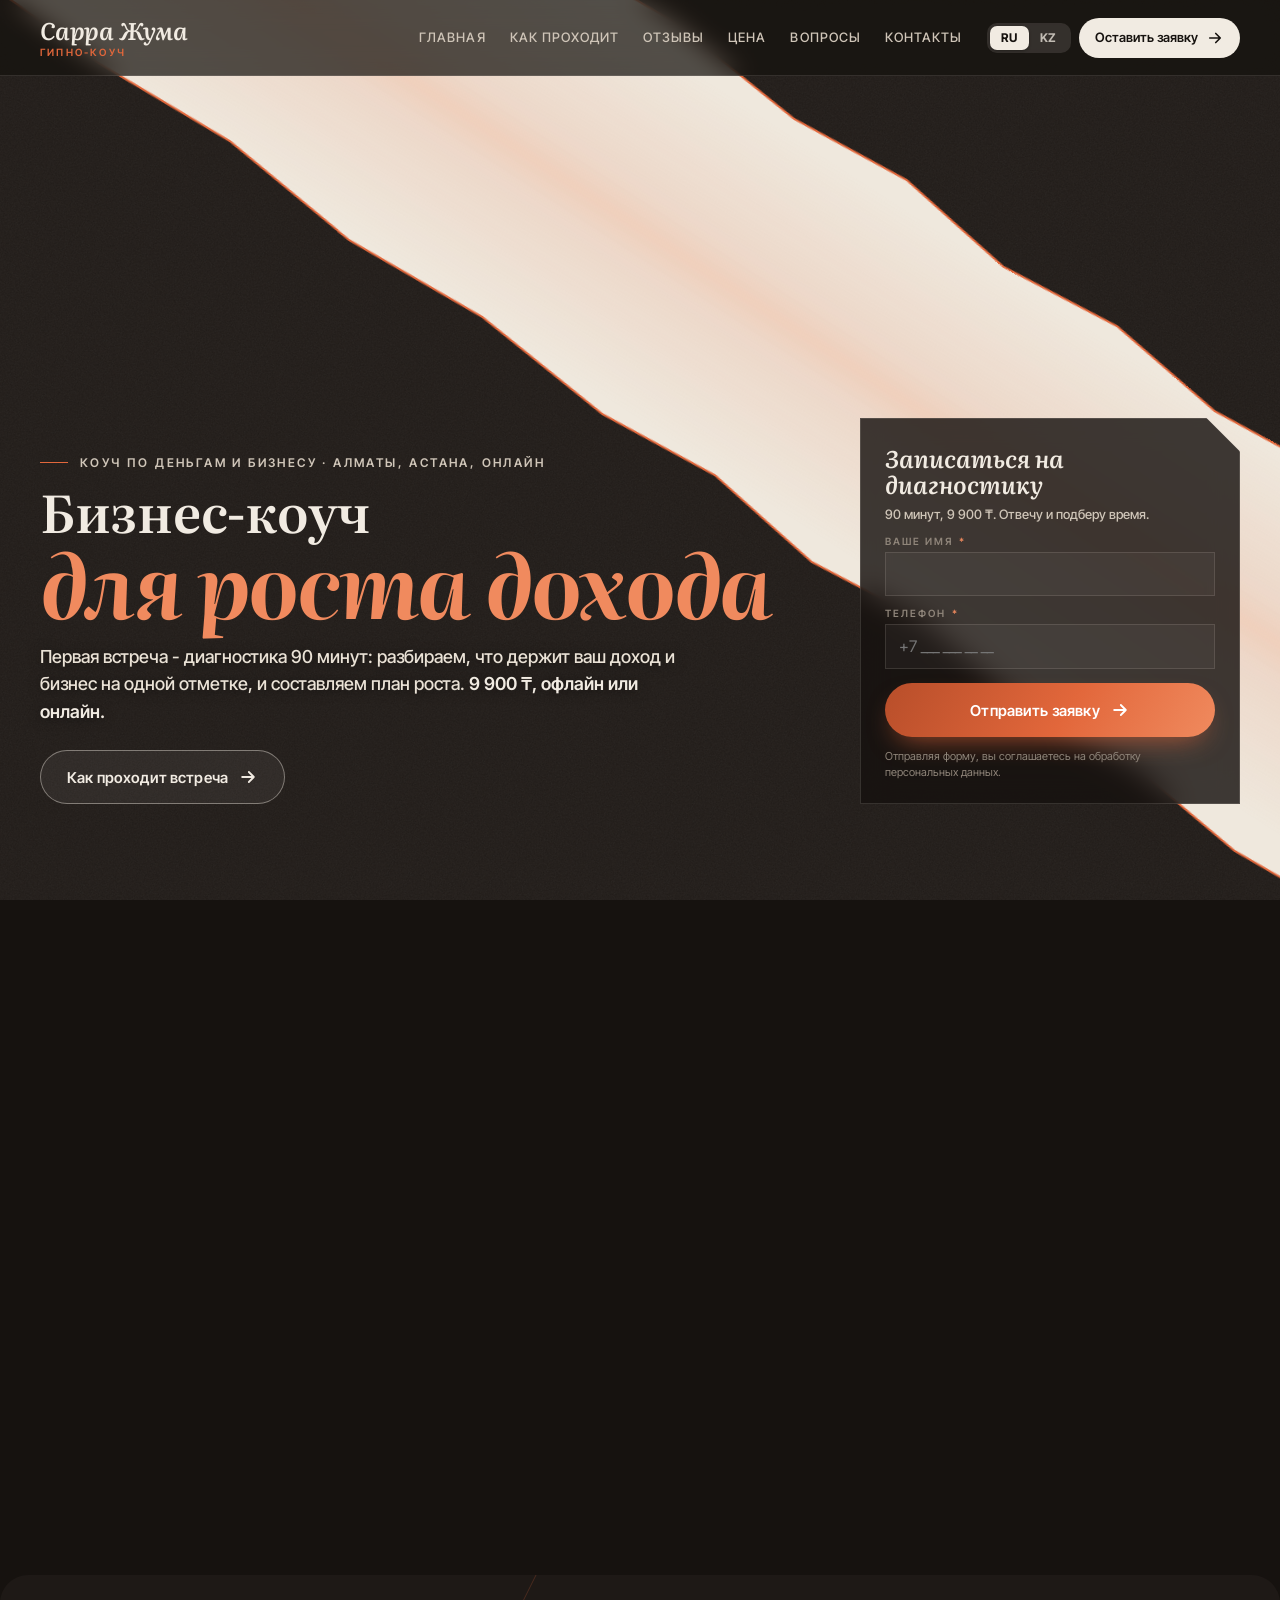
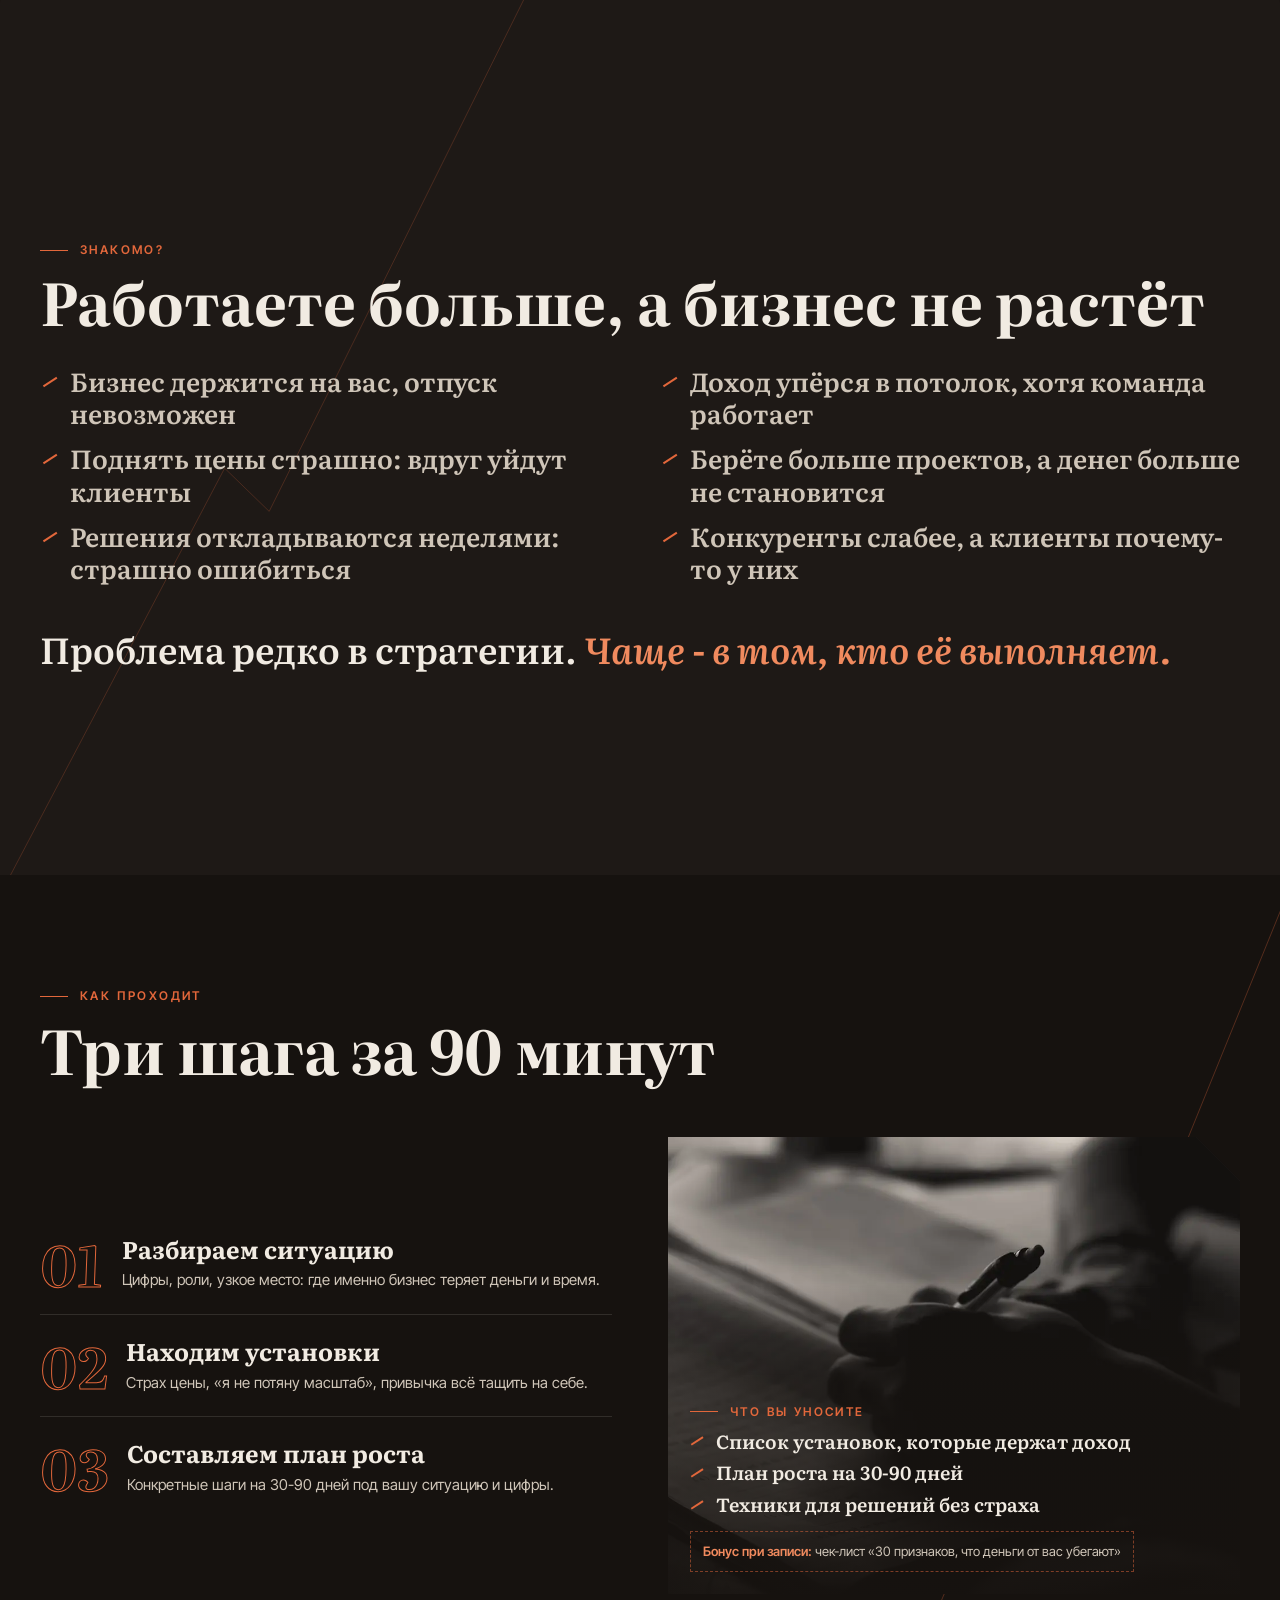
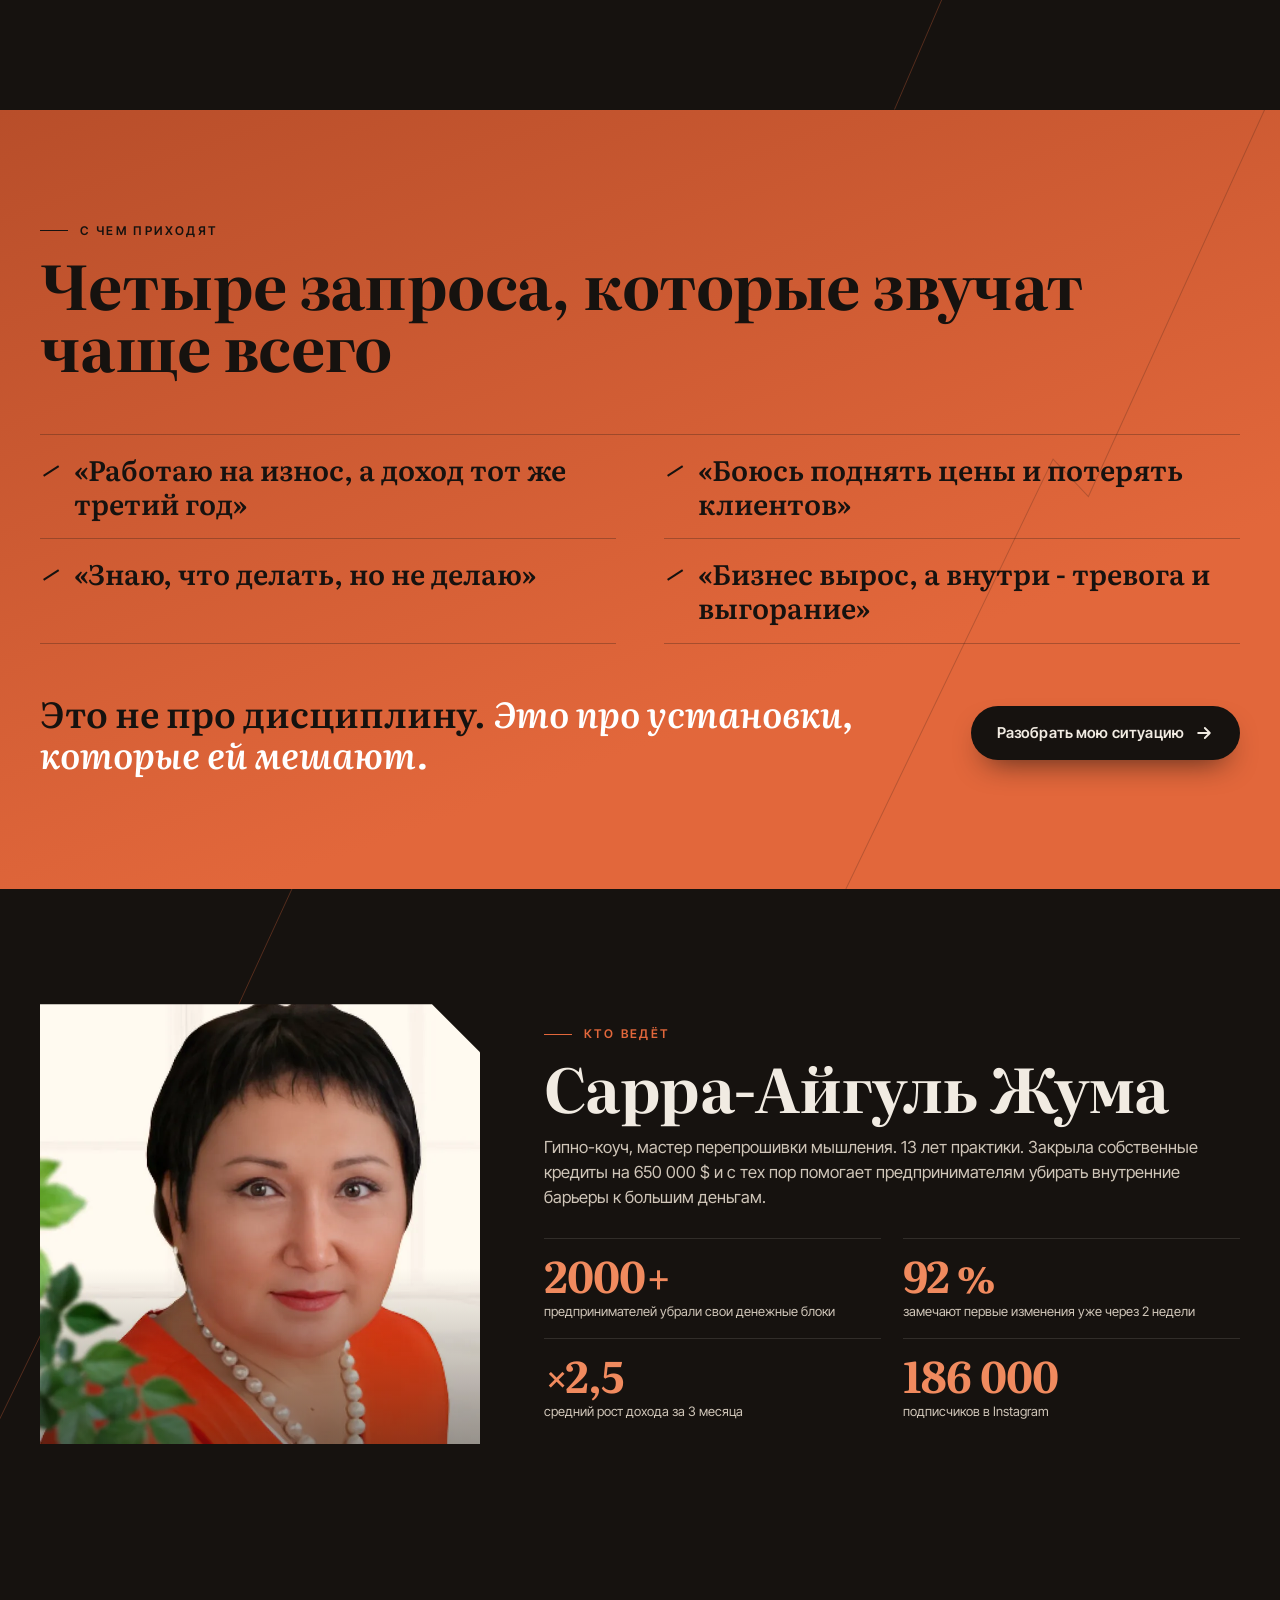
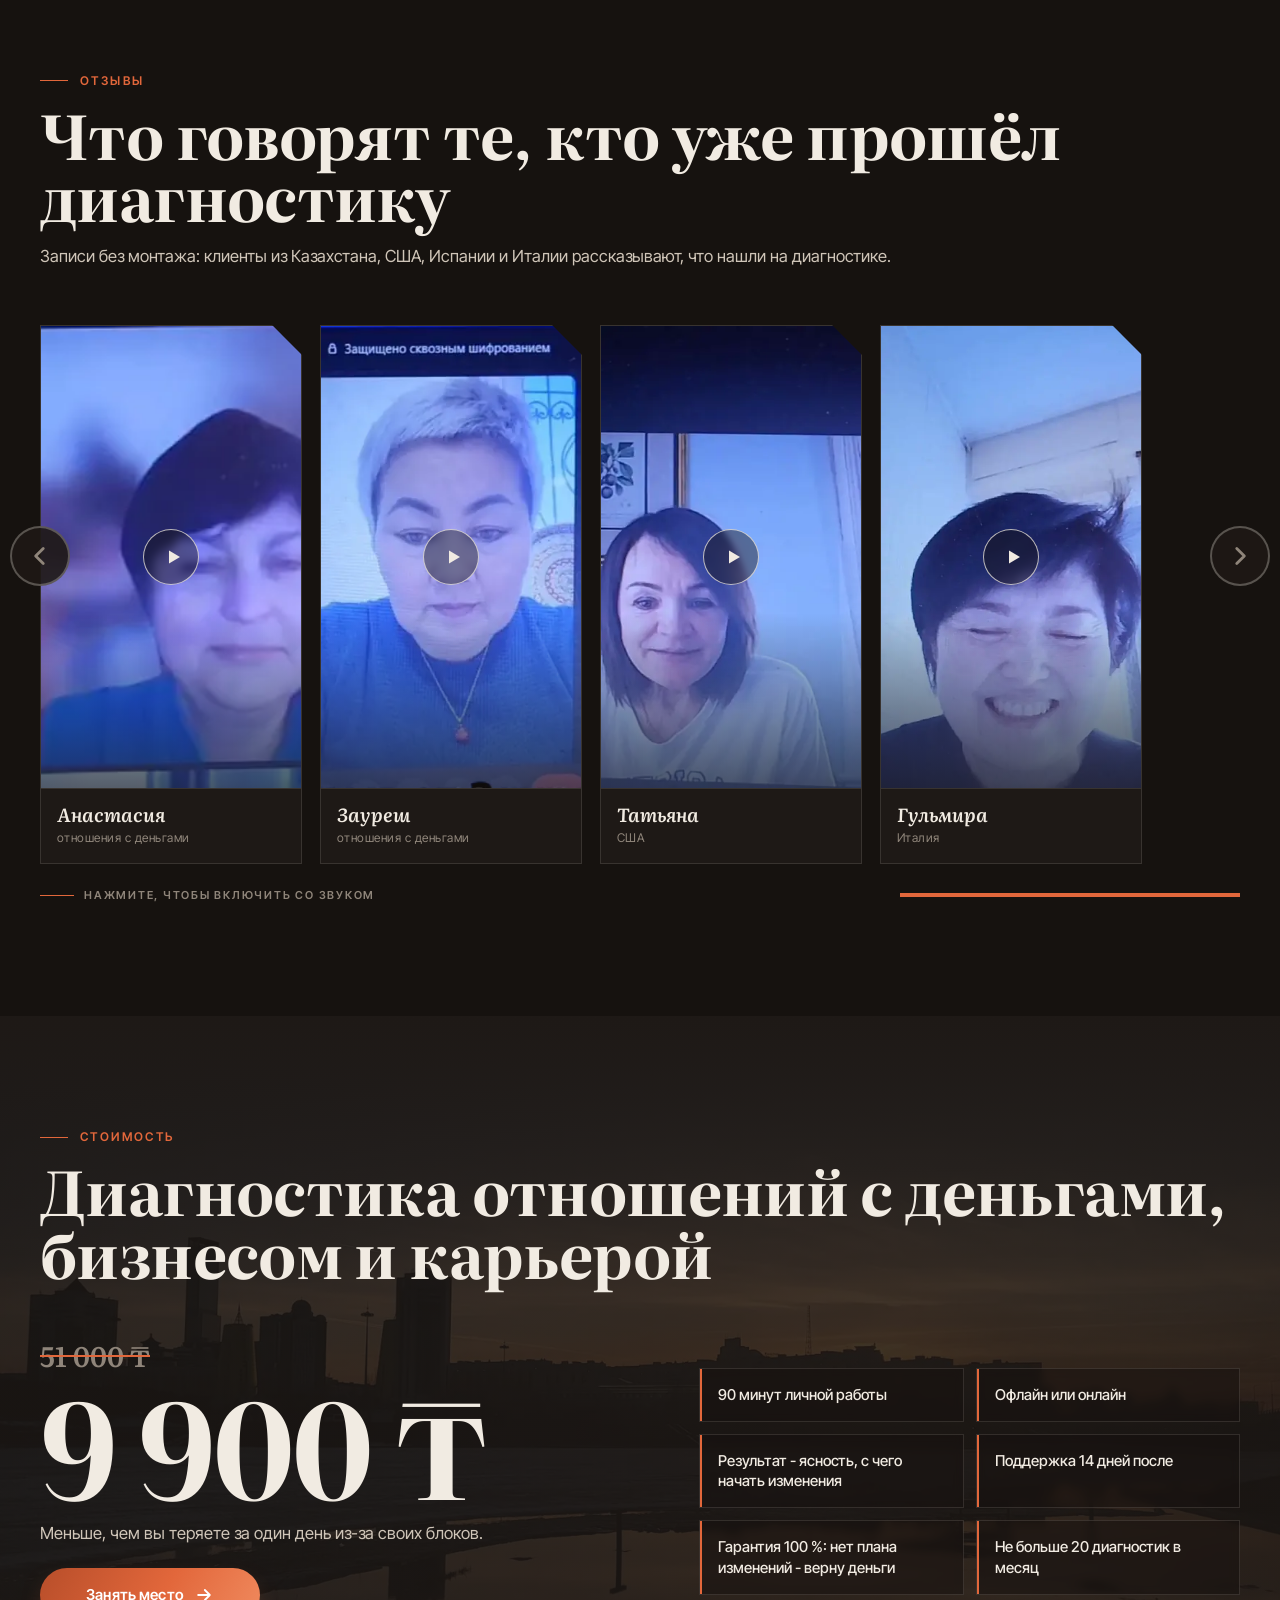
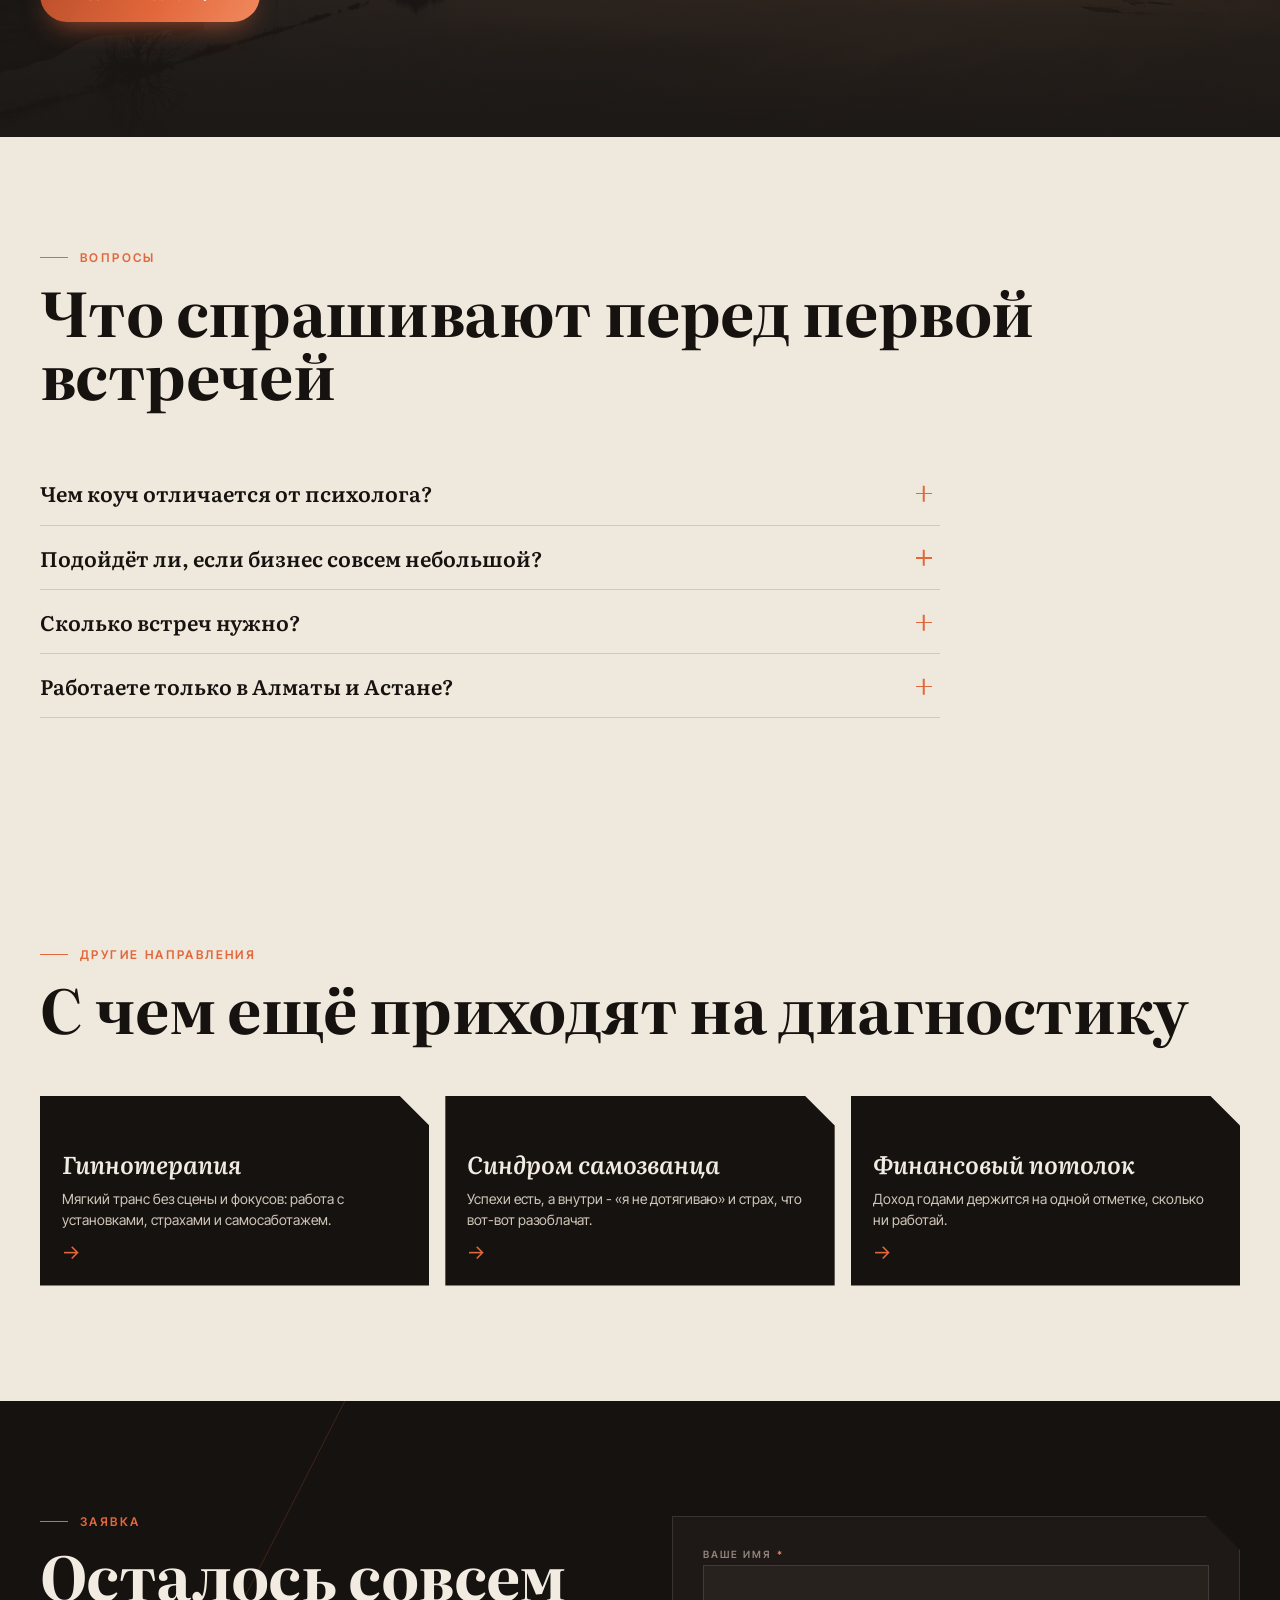
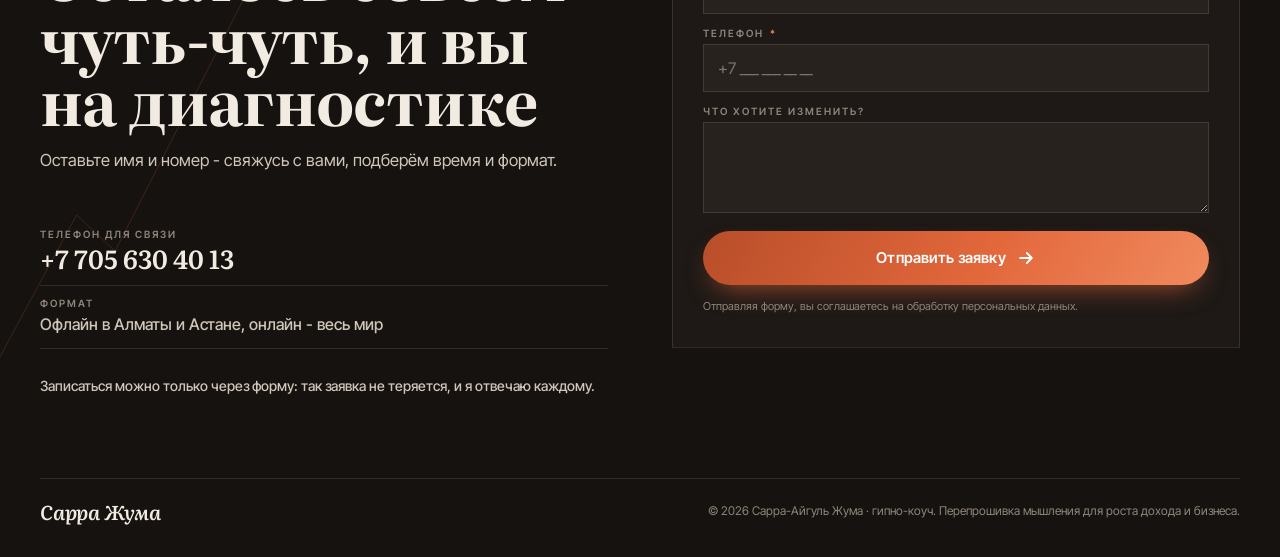
==== commit a8c48055: "Связь только через форму + форма заявки в герое Каналы убраны со всех страниц: нет ни WhatsApp-кнопо" ====
--- a/biznes-kouch/index.html
+++ b/biznes-kouch/index.html
@@ -3,6 +3,7 @@
 <head>
 <meta charset="UTF-8">
 <meta name="viewport" content="width=device-width, initial-scale=1.0">
+<meta name="format-detection" content="telephone=no">
 <title data-i="m.title">Бизнес-коуч в Алматы и Астане - Сарра Жума, 13 лет практики</title>
 <meta name="description" data-i-c="m.desc" content="Бизнес-коуч Сарра-Айгуль Жума: разбираем, что держит доход и бизнес на одной отметке. Первая встреча - диагностика 90 минут, офлайн или онлайн, 9 900 ₸. План роста и поддержка 14 дней.">
 <!-- Google tag (gtag.js) - Google Ads AW-18437819356 -->
@@ -50,8 +51,8 @@
 <link rel="preconnect" href="https://fonts.googleapis.com">
 <link rel="preconnect" href="https://fonts.gstatic.com" crossorigin>
 <link href="https://fonts.googleapis.com/css2?family=Literata:ital,opsz,wght@0,7..72,600;0,7..72,700;1,7..72,600;1,7..72,700&family=Inter+Tight:wght@400;500;600&display=swap" rel="stylesheet">
-<link rel="stylesheet" href="../styles.css?v=20260922-1">
-<script type="application/ld+json">{"@context":"https://schema.org","@type":"Service","name":"Коучинг для предпринимателей и экспертов","serviceType":"Коучинг для предпринимателей и экспертов","url":"https://sarracoach.kz/biznes-kouch/","areaServed":"KZ","provider":{"@type":"Person","name":"Сарра-Айгуль Жума","jobTitle":"Гипно-коуч","telephone":"+77056304013","url":"https://sarracoach.kz/","sameAs":"https://www.instagram.com/sarra_zhuma"},"offers":{"@type":"Offer","price":"9900","priceCurrency":"KZT","url":"https://sarracoach.kz/biznes-kouch/"}}</script>
+<link rel="stylesheet" href="../styles.css?v=20260922-2">
+<script type="application/ld+json">{"@context":"https://schema.org","@type":"Service","name":"Коучинг для предпринимателей и экспертов","serviceType":"Коучинг для предпринимателей и экспертов","url":"https://sarracoach.kz/biznes-kouch/","areaServed":"KZ","provider":{"@type":"Person","name":"Сарра-Айгуль Жума","jobTitle":"Гипно-коуч","telephone":"+77056304013","url":"https://sarracoach.kz/"},"offers":{"@type":"Offer","price":"9900","priceCurrency":"KZT","url":"https://sarracoach.kz/biznes-kouch/"}}</script>
 <script type="application/ld+json">{"@context":"https://schema.org","@type":"BreadcrumbList","itemListElement":[{"@type":"ListItem","position":1,"name":"Главная","item":"https://sarracoach.kz/"},{"@type":"ListItem","position":2,"name":"Бизнес-коуч","item":"https://sarracoach.kz/biznes-kouch/"}]}</script>
 <script type="application/ld+json">{"@context":"https://schema.org","@type":"FAQPage","mainEntity":[{"@type":"Question","name":"Чем коуч отличается от психолога?","acceptedAnswer":{"@type":"Answer","text":"Психолог чаще работает с прошлым и состоянием, коуч - с задачей и результатом. Я соединяю два подхода: нахожу установку из прошлого и сразу перевожу её в план действий."}},{"@type":"Question","name":"Подойдёт ли, если бизнес совсем небольшой?","acceptedAnswer":{"@type":"Answer","text":"Да. Ко мне приходят и соло-эксперты, и владельцы компаний с командами. Разбираем то, что есть сейчас, а не идеальную схему из книжки."}},{"@type":"Question","name":"Сколько встреч нужно?","acceptedAnswer":{"@type":"Answer","text":"Первая встреча самостоятельна: за 90 минут вы уходите с планом. Дальше - по желанию, кто-то продолжает работу, кому-то хватает одной диагностики."}},{"@type":"Question","name":"Работаете только в Алматы и Астане?","acceptedAnswer":{"@type":"Answer","text":"Офлайн - в Алматы и Астане, онлайн - из любой точки. Клиенты есть в США, Испании, Италии, Чехии и Кыргызстане."}}]}</script>
 <script src="https://lead-bot.sultan-askarov-kz.workers.dev/t.js" data-site="sarracoach" defer></script>
@@ -86,8 +87,8 @@
         <button type="button" data-lang="ru" class="is-active" aria-pressed="true" lang="ru">RU</button>
         <button type="button" data-lang="kk" aria-pressed="false">KZ</button>
       </div>
-      <a class="call" href="tel:+77056304013" data-i-aria="a.call" aria-label="Позвонить">
-        <svg aria-hidden="true"><use href="#ic-tel"/></svg><span data-i="b.call">Позвонить</span>
+      <a class="call" href="#zayavka" data-i-aria="a.zay" aria-label="Оставить заявку">
+        <span data-i="b.zay">Оставить заявку</span><svg aria-hidden="true"><use href="#ic-arr"/></svg>
       </a>
       <button class="burger" id="burger" type="button" data-i-aria="a.menu" aria-label="Меню" aria-expanded="false" aria-controls="mnav"><i></i><i></i><i></i></button>
     </div>
@@ -104,8 +105,7 @@
     <a href="#faq" data-i="nav.faq">Вопросы</a>
     <a href="#zayavka" data-i="nav.kont">Контакты</a>
     <div class="mnav-cta">
-      <a class="btn btn-p" href="https://wa.me/77056304013" data-wa="hero"><svg aria-hidden="true"><use href="#ic-wa"/></svg><span data-i="b.wa">Записаться в WhatsApp</span></a>
-      <a class="btn btn-g" href="tel:+77056304013"><svg aria-hidden="true"><use href="#ic-tel"/></svg><span>+7 705 630 40 13</span></a>
+      <a class="btn btn-p" href="#zayavka"><span data-i="b.zay">Оставить заявку</span><svg aria-hidden="true"><use href="#ic-arr"/></svg></a>
     </div>
   </div>
 </div>
@@ -138,10 +138,22 @@
     <h1 class="h1"><span class="h1-a" data-i="h.h1a">Бизнес-коуч</span> <em class="h1-b" data-i="h.h1b">для роста дохода</em></h1>
     <p class="lead" data-i="h.lead">Первая встреча - диагностика 90 минут: разбираем, что держит ваш доход и бизнес на одной отметке, и составляем план роста. <em>9 900 ₸, офлайн или онлайн.</em></p>
     <div class="cta">
-      <a class="btn btn-p" href="https://wa.me/77056304013" data-wa="hero"><svg aria-hidden="true"><use href="#ic-wa"/></svg><span data-i="b.book">Записаться · 9 900 ₸</span></a>
       <a class="btn btn-g" href="#kak"><span data-i="b.kak">Как проходит встреча</span><svg aria-hidden="true"><use href="#ic-arr"/></svg></a>
     </div>
   </div>
+
+  <!-- ЗАЯВКА ПРЯМО В ГЕРОЕ -->
+  <form class="form hero-form" id="hero-form" novalidate>
+    <p class="fh-h" data-i="fh.h">Записаться на диагностику</p>
+    <p class="fh-s" data-i="fh.s">90 минут, 9 900 ₸. Отвечу и подберу время.</p>
+    <label><span data-i="f.name">Ваше имя</span><span class="req" aria-hidden="true">*</span><input type="text" name="name" autocomplete="name" required maxlength="60"></label>
+    <label><span data-i="f.phone">Телефон</span><span class="req" aria-hidden="true">*</span><input type="tel" name="phone" autocomplete="tel" inputmode="tel" required aria-required="true" placeholder="+7 ___ ___ __ __"></label>
+    <label class="hp" aria-hidden="true">Не заполняйте<input type="text" name="website" tabindex="-1" autocomplete="off"></label>
+    <button class="btn btn-p" type="submit"><span data-i="f.send">Отправить заявку</span><svg aria-hidden="true"><use href="#ic-arr"/></svg></button>
+    <p class="f-consent" data-i="f.cons">Отправляя форму, вы соглашаетесь на обработку персональных данных.</p>
+    <p class="f-err" hidden data-i="f.err">Укажите имя и номер телефона.</p>
+    <p class="f-ok" hidden data-i="f.ok">Спасибо! Заявка принята - свяжусь с вами в ближайшее время.</p>
+  </form>
 </section>
 </div>
 
@@ -212,7 +224,7 @@
     <div class="imp-foot rv">
       <p class="verdict" data-i="s.ac.v">Это не про дисциплину. <em>Это про установки, которые ей мешают.</em></p>
       <div class="cta">
-        <a class="btn btn-ink" href="https://wa.me/77056304013" data-wa="blok"><svg aria-hidden="true"><use href="#ic-wa"/></svg><span data-i="b.blok">Разобрать мою ситуацию</span></a>
+        <a class="btn btn-ink" href="#zayavka"><span data-i="b.blok">Разобрать мою ситуацию</span><svg aria-hidden="true"><use href="#ic-arr"/></svg></a>
       </div>
     </div>
   </div>
@@ -237,7 +249,6 @@
         <li><b>×2,5</b><span data-i="st.c">средний рост дохода за 3 месяца</span></li>
         <li><b>186 000</b><span data-i="st.d">подписчиков в Instagram</span></li>
       </ul>
-      <a class="ig rv" href="https://www.instagram.com/sarra_zhuma" target="_blank" rel="noopener"><svg aria-hidden="true"><use href="#ic-ig"/></svg><span>@sarra_zhuma</span></a>
     </div>
   </div>
 </section>
@@ -325,8 +336,7 @@
         <b>9 900 ₸</b>
         <p data-i="cn.note">Меньше, чем вы теряете за один день из-за своих блоков.</p>
         <div class="cta">
-          <a class="btn btn-p" href="https://wa.me/77056304013" data-wa="cena"><svg aria-hidden="true"><use href="#ic-wa"/></svg><span data-i="b.seat">Занять место</span></a>
-          <a class="btn btn-g" href="tel:+77056304013"><svg aria-hidden="true"><use href="#ic-tel"/></svg><span>+7 705 630 40 13</span></a>
+          <a class="btn btn-p" href="#zayavka"><span data-i="b.seat">Занять место</span><svg aria-hidden="true"><use href="#ic-arr"/></svg></a>
         </div>
       </div>
       <ul class="terms">
@@ -382,26 +392,23 @@
       <div class="sec-head rv">
         <p class="kick" data-i="s.za.k">Заявка</p>
         <h2 data-i="s.za.h">Осталось совсем чуть-чуть, и вы на диагностике</h2>
-        <p class="sec-lead" data-i="s.za.p">Оставьте имя и номер - отвечу в WhatsApp, подберём время и формат.</p>
+        <p class="sec-lead" data-i="s.za.p">Оставьте имя и номер - свяжусь с вами, подберём время и формат.</p>
       </div>
       <ul class="kont-list rv">
-        <li><span data-i="k.tel">Телефон</span><a href="tel:+77056304013">+7 705 630 40 13</a></li>
-        <li><span>WhatsApp</span><a href="https://wa.me/77056304013" data-wa="kont">+7 705 630 40 13</a></li>
-        <li><span>Instagram</span><a href="https://www.instagram.com/sarra_zhuma" target="_blank" rel="noopener">@sarra_zhuma</a></li>
+        <li><span data-i="k.tel">Телефон для связи</span><span class="val">+7 705 630 40 13</span></li>
+        <li><span data-i="k.fmt">Формат</span><span class="val sm" data-i="k.fmt.v">Офлайн в Алматы и Астане, онлайн - весь мир</span></li>
       </ul>
-      <div class="kont-btns rv">
-        <a class="btn btn-p" href="https://wa.me/77056304013" data-wa="kont"><svg aria-hidden="true"><use href="#ic-wa"/></svg><span data-i="b.wa2">Написать в WhatsApp</span></a>
-        <a class="btn btn-g" href="https://www.instagram.com/sarra_zhuma" target="_blank" rel="noopener"><svg aria-hidden="true"><use href="#ic-ig"/></svg><span>Instagram</span></a>
-      </div>
+      <p class="kont-note rv" data-i="k.note">Записаться можно только через форму: так заявка не теряется, и я отвечаю каждому.</p>
     </div>
     <form class="form rv" id="form" novalidate>
-      <label><span data-i="f.name">Ваше имя</span><input type="text" name="name" autocomplete="name" required maxlength="60"></label>
-      <label><span data-i="f.phone">Телефон</span><input type="tel" name="phone" autocomplete="tel" inputmode="tel" required placeholder="+7 ___ ___ __ __"></label>
+      <label><span data-i="f.name">Ваше имя</span><span class="req" aria-hidden="true">*</span><input type="text" name="name" autocomplete="name" required maxlength="60"></label>
+      <label><span data-i="f.phone">Телефон</span><span class="req" aria-hidden="true">*</span><input type="tel" name="phone" autocomplete="tel" inputmode="tel" required aria-required="true" placeholder="+7 ___ ___ __ __"></label>
       <label><span data-i="f.msg">Что хотите изменить?</span><textarea name="msg" rows="3" maxlength="500"></textarea></label>
       <label class="hp" aria-hidden="true">Не заполняйте<input type="text" name="website" tabindex="-1" autocomplete="off"></label>
-      <button class="btn btn-p" type="submit"><svg aria-hidden="true"><use href="#ic-wa"/></svg><span data-i="f.send">Отправить в WhatsApp</span></button>
+      <button class="btn btn-p" type="submit"><span data-i="f.send">Отправить заявку</span><svg aria-hidden="true"><use href="#ic-arr"/></svg></button>
+      <p class="f-consent" data-i="f.cons">Отправляя форму, вы соглашаетесь на обработку персональных данных.</p>
       <p class="f-err" id="ferr" hidden data-i="f.err">Укажите имя и номер телефона.</p>
-      <p class="f-ok" id="fok" hidden data-i="f.ok">Спасибо! WhatsApp открылся - осталось нажать «Отправить». Отвечу в ближайшее время.</p>
+      <p class="f-ok" id="fok" hidden data-i="f.ok">Спасибо! Заявка принята - свяжусь с вами в ближайшее время.</p>
     </form>
   </div>
   <footer class="wrap foot">
@@ -424,13 +431,12 @@
 </div>
 
 <!-- ЛИПКАЯ ПАНЕЛЬ НА МОБИЛЬНОМ -->
-<div class="bar" id="bar">
-  <a href="tel:+77056304013"><svg aria-hidden="true"><use href="#ic-tel"/></svg><span data-i="b.call">Позвонить</span></a>
-  <a href="https://wa.me/77056304013" data-wa="hero"><svg aria-hidden="true"><use href="#ic-wa"/></svg><span>WhatsApp</span></a>
+<div class="bar bar-one" id="bar">
+  <a href="#zayavka"><span data-i="b.zay">Оставить заявку</span><svg aria-hidden="true"><use href="#ic-arr"/></svg></a>
 </div>
 
 <!-- тексты WhatsApp этой страницы (русские; казахские - в assets/lang/biznes-kouch-kk.js) -->
 <script>window.SITE_WA_RU = {"hero": "Здравствуйте, Сарра! Хочу к бизнес-коучу: разобрать, что держит доход. Записываюсь на диагностику 90 минут.", "blok": "Здравствуйте, Сарра! Хочу разобрать ситуацию в бизнесе на диагностике.", "cena": "Здравствуйте, Сарра! Хочу занять место на диагностику за 9 900 ₸ (бизнес и доход).", "kont": "Здравствуйте, Сарра! Пишу со страницы про бизнес-коучинг. Хочу записаться на диагностику."};</script>
-<script src="../script.js?v=20260922-1" data-kk="assets/lang/biznes-kouch-kk.js" defer></script>
+<script src="../script.js?v=20260922-2" data-kk="assets/lang/biznes-kouch-kk.js" defer></script>
 </body>
 </html>
--- a/styles.css
+++ b/styles.css
@@ -505,3 +505,45 @@
 .progs.cards .prog a{display:flex;flex-direction:column;justify-content:flex-end;gap:10px;min-height:190px;padding:26px 22px 24px;color:inherit;text-decoration:none}
 .progs.cards .prog a::after{content:"→";color:var(--acc);font-size:20px;line-height:1;margin-top:2px;transition:transform .35s var(--ease)}
 .progs.cards .prog:hover a::after{transform:translateX(6px)}
+.sec-dark .progs.cards .prog{background:var(--ink3);box-shadow:inset 0 0 0 1px rgba(245,238,230,.07)}
+
+/* ---------- заявка: форма в герое (с 22.09.2026 связь только через форму) ---------- */
+.hero-form{position:absolute;z-index:5;left:20px;right:20px;bottom:74px;width:auto;
+  background:rgba(22,18,15,.82);backdrop-filter:blur(14px);-webkit-backdrop-filter:blur(14px);
+  border:1px solid rgba(241,235,226,.14);padding:18px 18px 16px;gap:10px;
+  opacity:0;transform:translateY(22px);animation:rise .9s var(--ease) .95s forwards}
+html.no-intro .hero-form{animation:none;opacity:1;transform:none}
+.hero-form .fh-h{font:600 italic clamp(19px,4.6vw,24px)/1.1 var(--fd);color:var(--bone)}
+.hero-form .fh-s{font:500 13px/1.4 var(--ft);color:var(--bone2);margin-top:-4px}
+.hero-form label{gap:5px}
+.hero-form input{padding:11px 13px}
+.hero-form .btn{margin-top:2px}
+@media(min-width:760px){
+  .hero-form{left:auto;right:calc((100% - min(1200px,100% - 40px))/2);bottom:96px;width:min(38%,380px);padding:26px 24px 22px;gap:12px}
+}
+@media(max-width:759px){
+  /* на телефоне первый экран отдаём под форму: заголовок сверху, карточка заявки снизу */
+  .hero-txt{padding-bottom:0;justify-content:flex-start;padding-top:calc(var(--hh) + 18px)}
+  .hero-txt .lead,.hero-txt .cta,.hero .ticker,.hero-cap{display:none}
+  .hero-form{bottom:20px}
+}
+@media(max-width:759px) and (max-height:700px){
+  .hero-form{bottom:14px;padding:14px 14px 12px;gap:8px}
+  .hero-form .fh-s{display:none}
+}
+.f-consent{font:400 11px/1.45 var(--ft);color:var(--mut)}
+.form label .req{color:var(--acc2);margin-left:3px}
+.hero-form .f-ok,.hero-form .f-err{font-size:12px;padding:8px 10px}
+
+/* контакты без кликабельных каналов: номер остаётся справкой, заявка идёт формой */
+.kont-list .val{font:600 clamp(20px,2.2vw,26px)/1.15 var(--fd);color:var(--bone);text-transform:none;letter-spacing:normal}
+.kont-list .val.sm{font:500 16px/1.5 var(--ft);color:var(--bone2)}
+.kont-note{font:500 14px/1.5 var(--ft);color:var(--bone2);margin-bottom:26px}
+
+/* липкая панель: одна кнопка к форме */
+.bar.bar-one a{background:var(--acc);color:#fff}
+.bar.bar-one a svg{color:#fff}
+@media(max-width:480px){.h1-b{font-size:clamp(30px,9vw,40px)}html[lang="kk"] .h1-b{font-size:clamp(28px,8.4vw,38px)}}
+/* звёздочка обязательного поля - в одну строку с подписью */
+.form label{display:flex;flex-wrap:wrap;align-items:baseline;gap:3px}
+.form label > input,.form label > textarea{flex:1 0 100%;margin-top:3px}
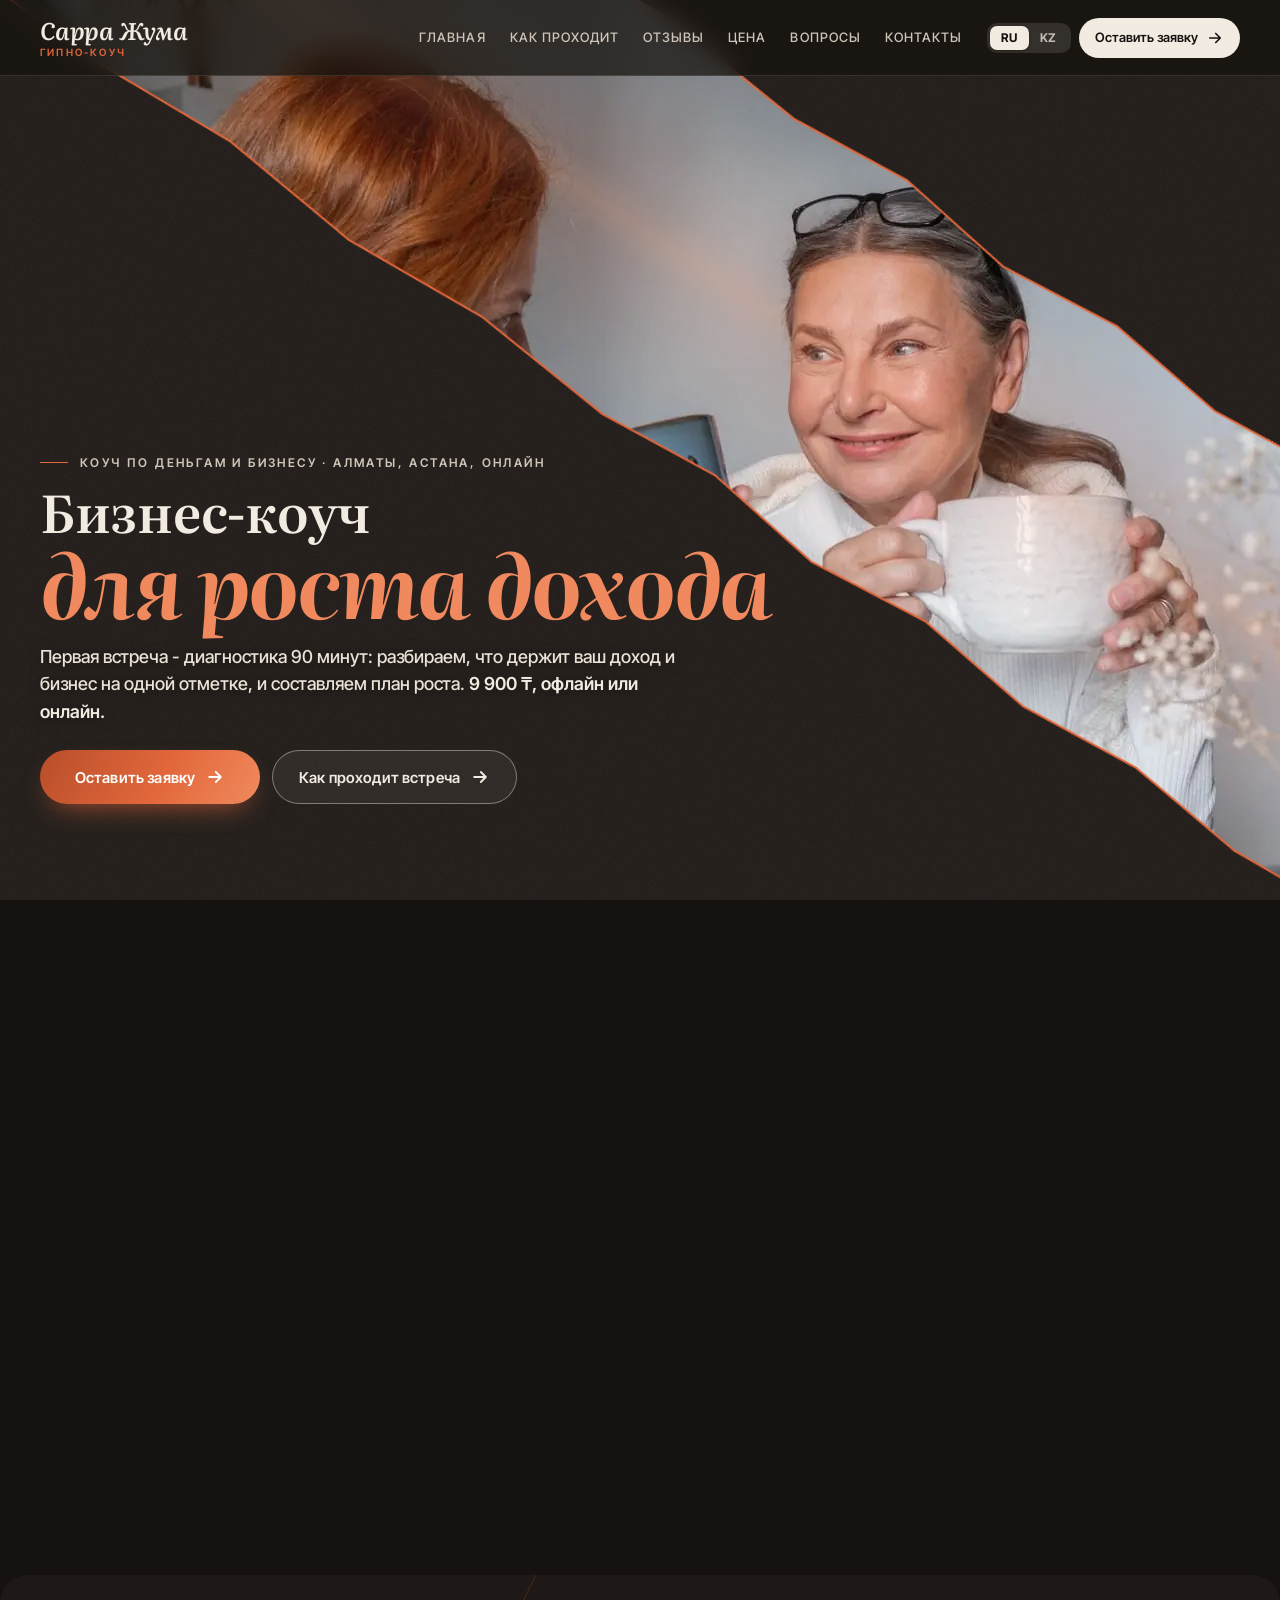
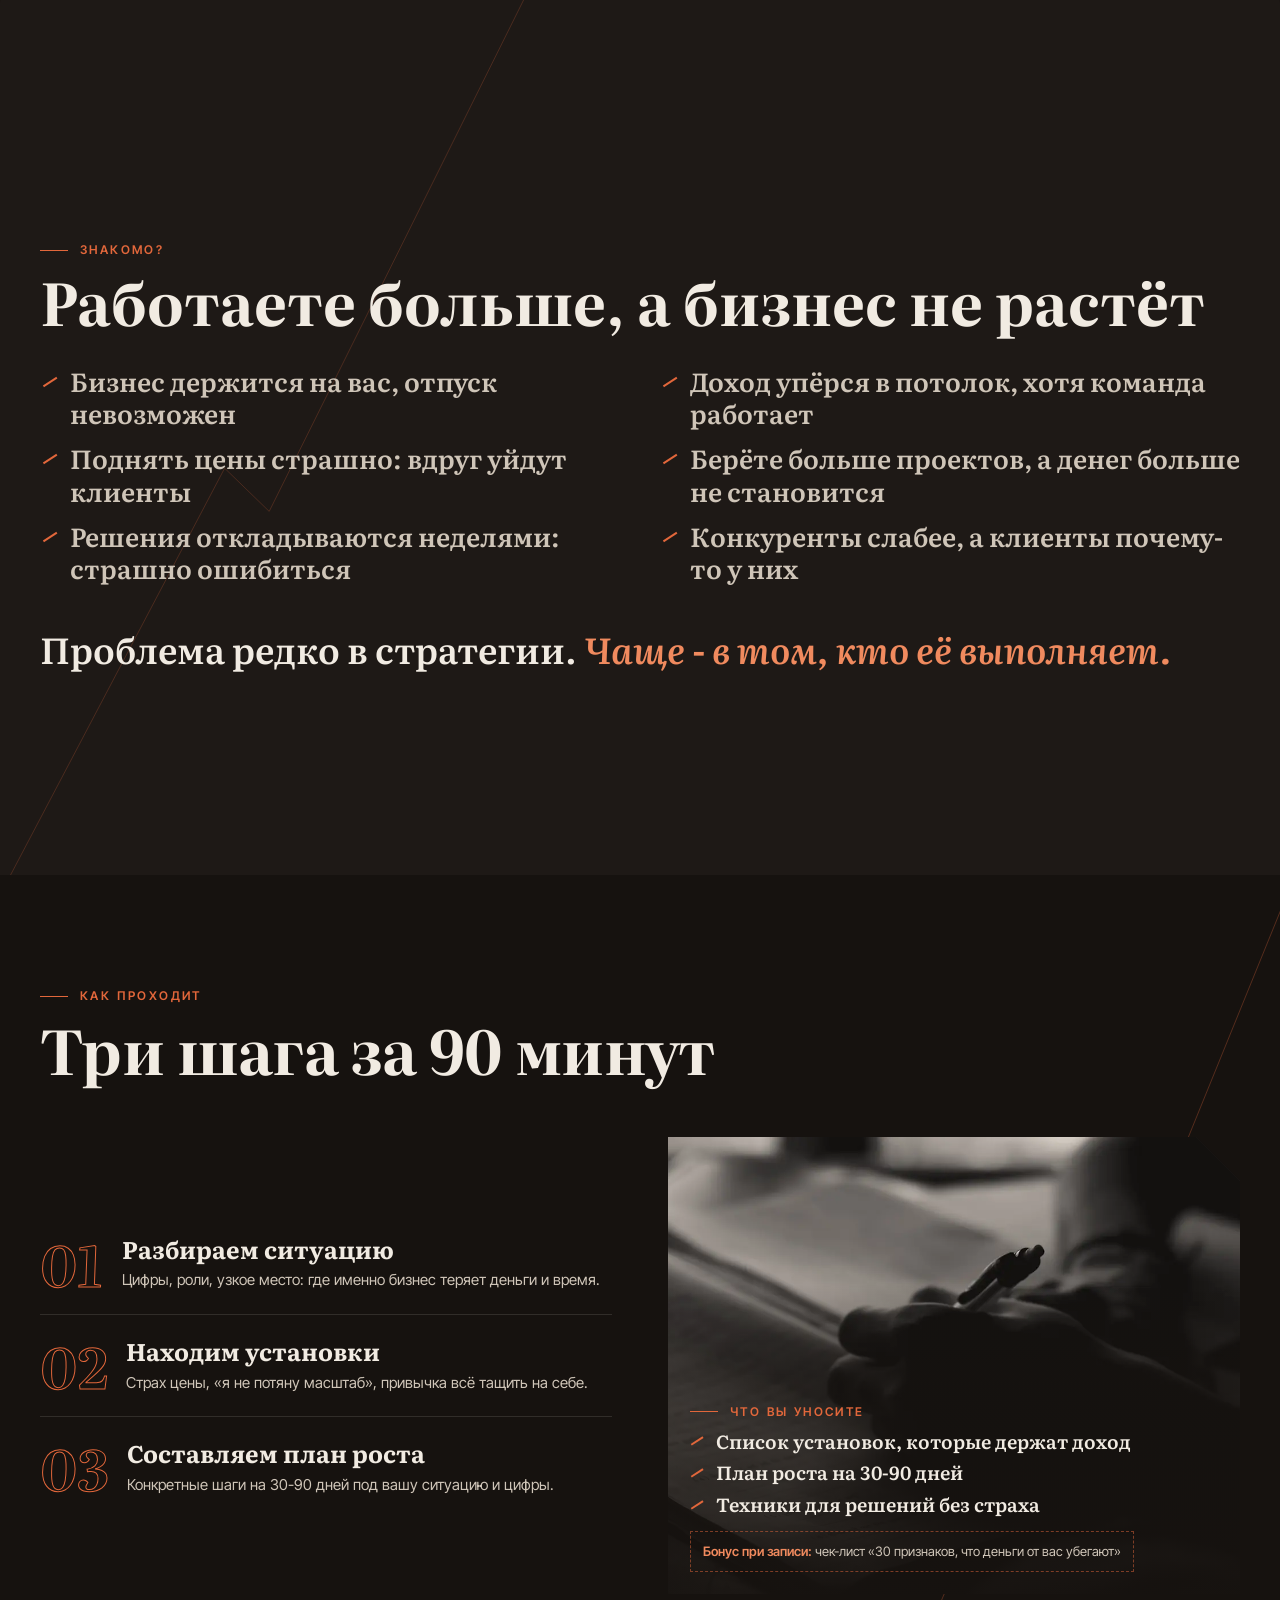
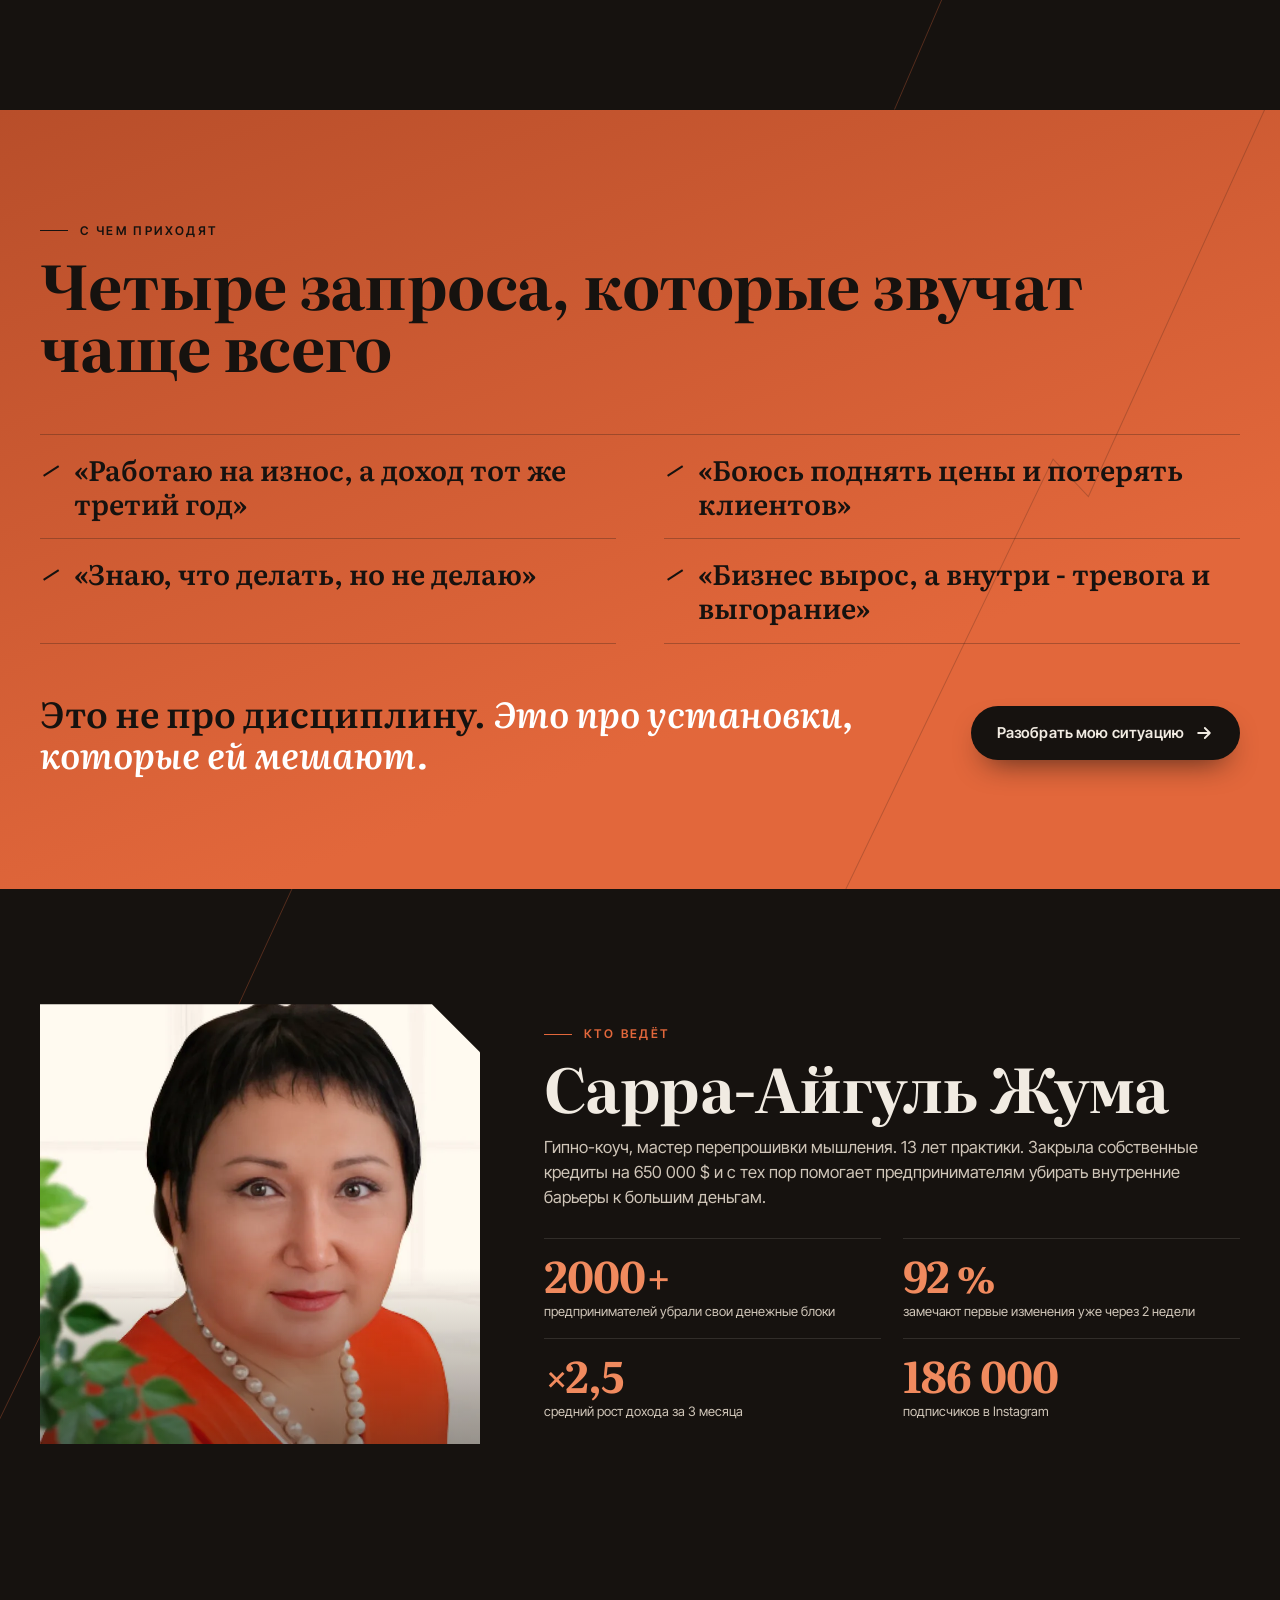
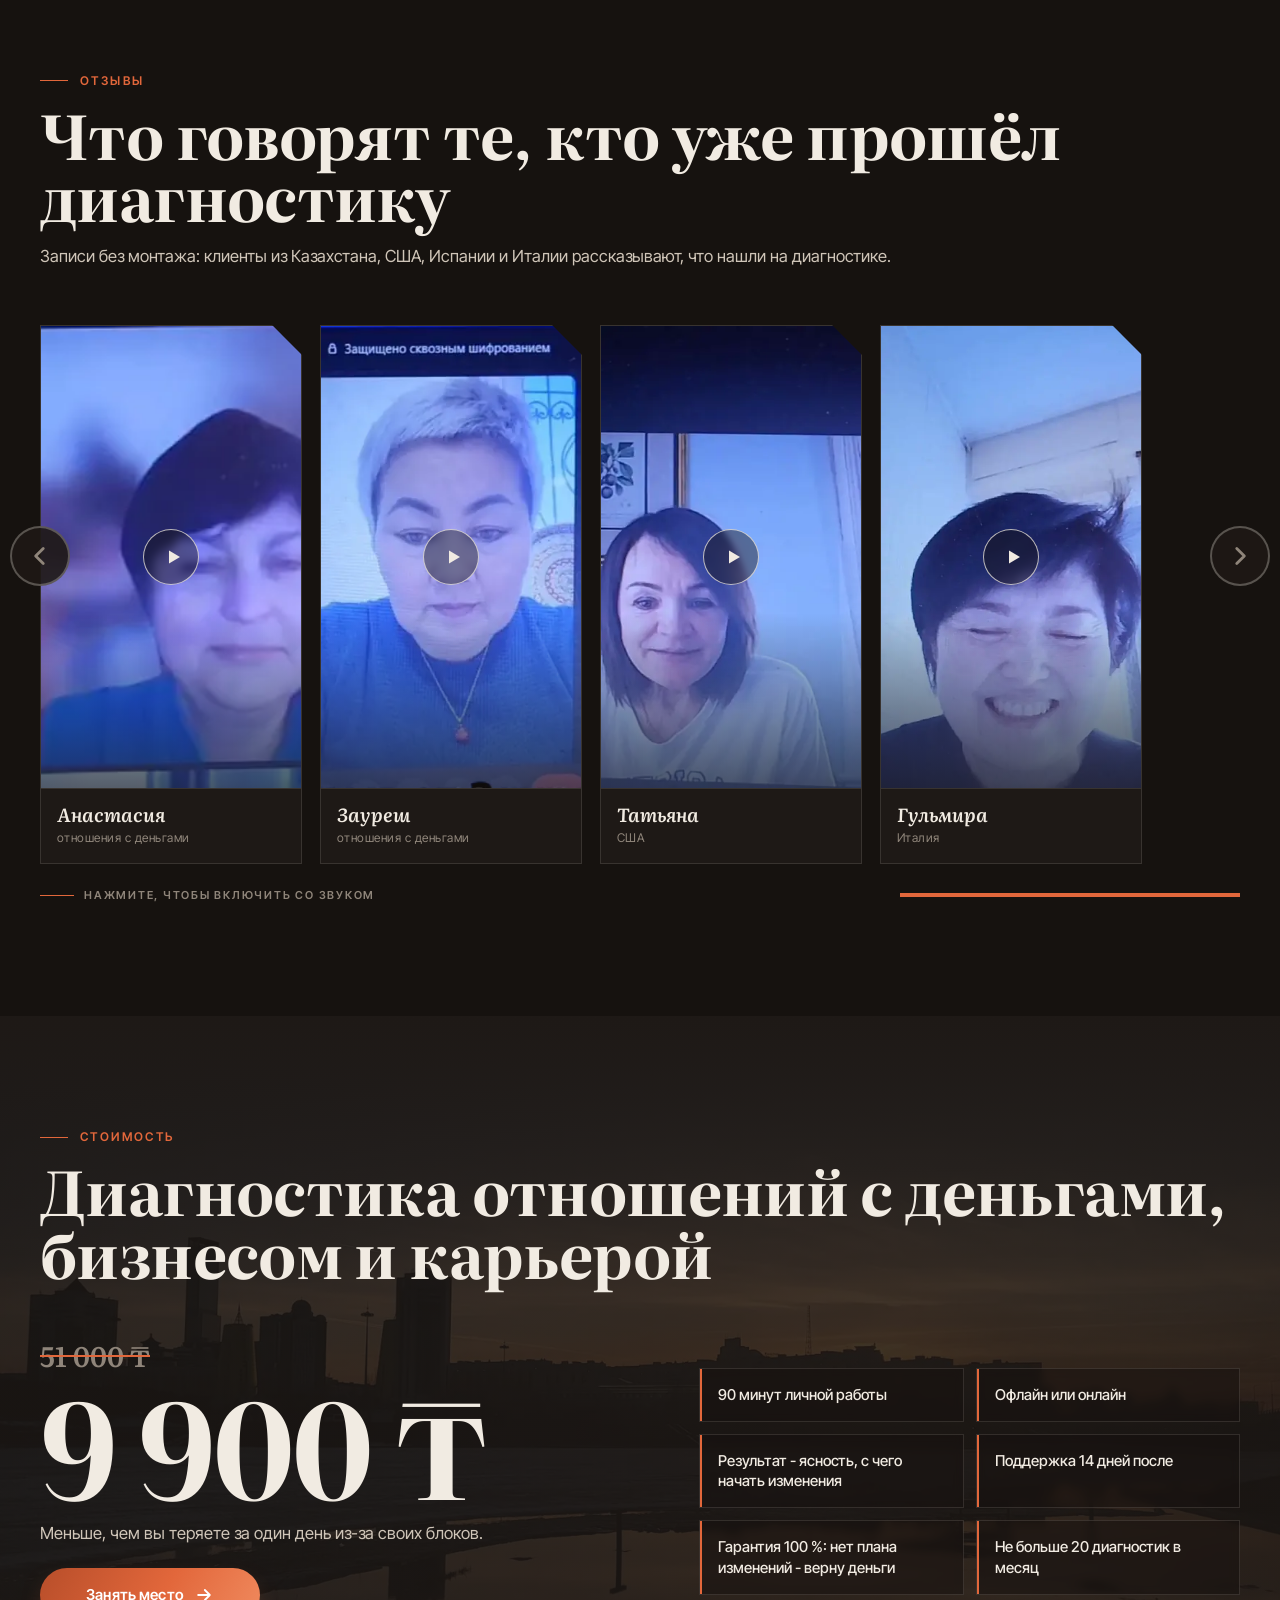
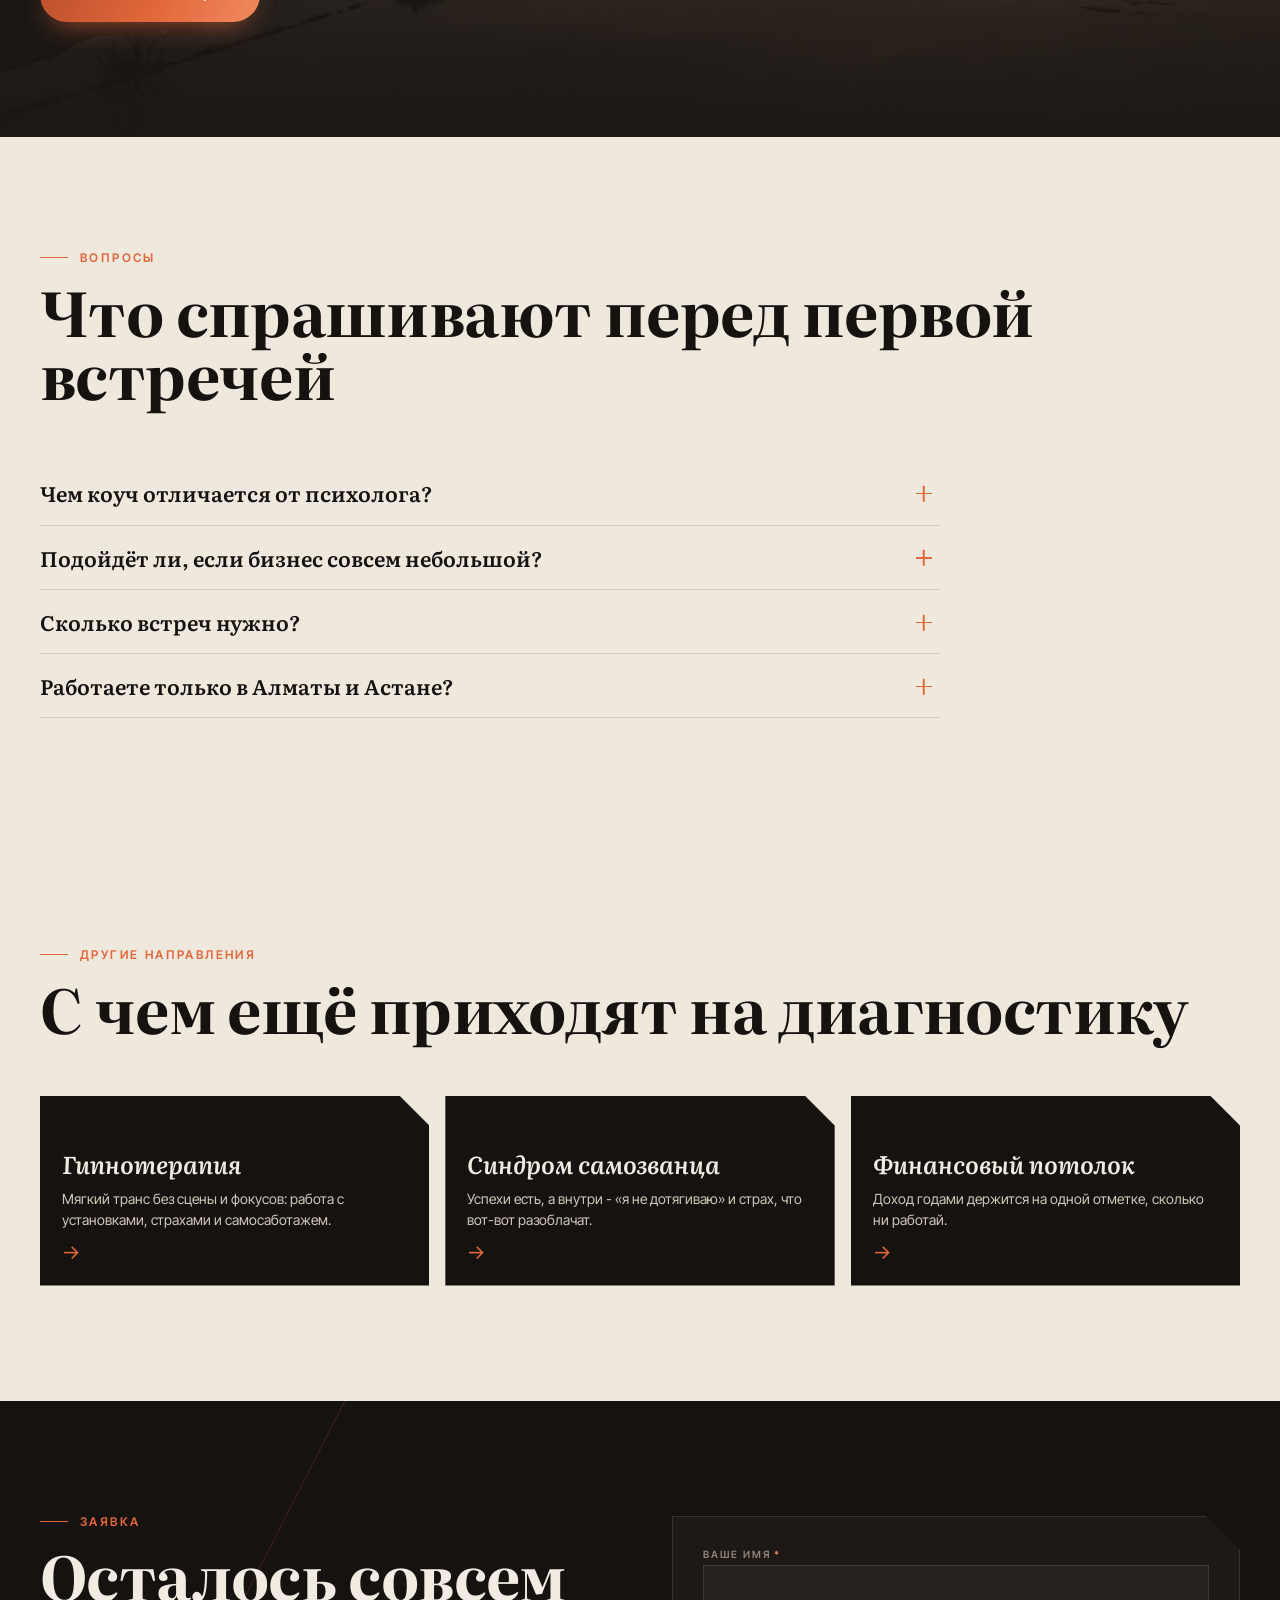
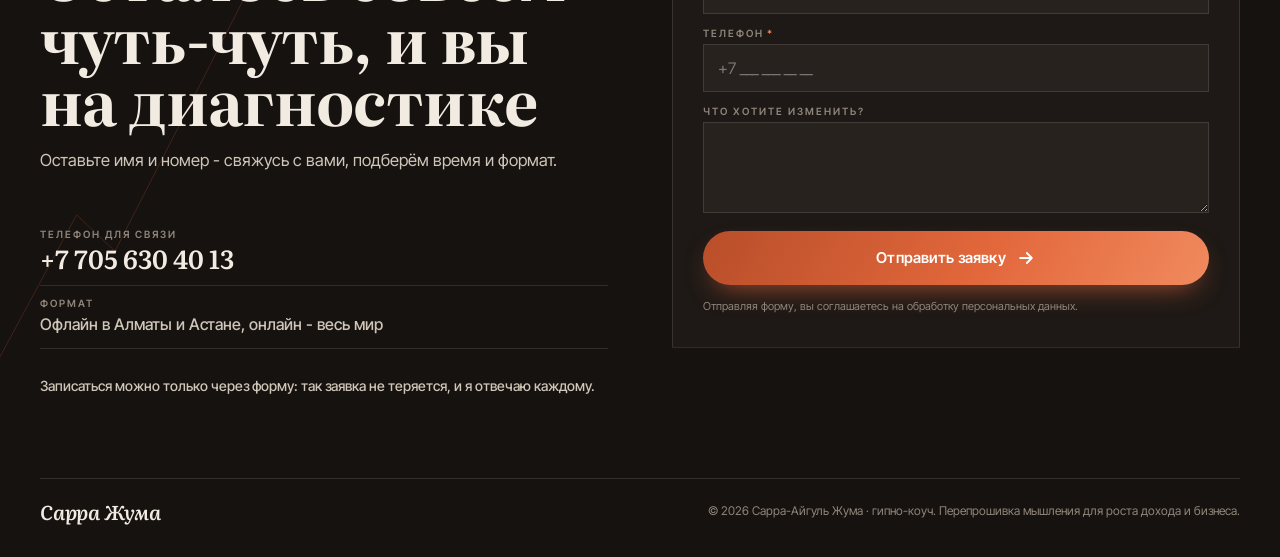
==== commit e960fff7: "Форма из героя убрана, герою вернулись две кнопки к заявке Карточка заявки на первом экране выглядел" ====
--- a/biznes-kouch/index.html
+++ b/biznes-kouch/index.html
@@ -51,7 +51,7 @@
 <link rel="preconnect" href="https://fonts.googleapis.com">
 <link rel="preconnect" href="https://fonts.gstatic.com" crossorigin>
 <link href="https://fonts.googleapis.com/css2?family=Literata:ital,opsz,wght@0,7..72,600;0,7..72,700;1,7..72,600;1,7..72,700&family=Inter+Tight:wght@400;500;600&display=swap" rel="stylesheet">
-<link rel="stylesheet" href="../styles.css?v=20260922-2">
+<link rel="stylesheet" href="../styles.css?v=20260922-3">
 <script type="application/ld+json">{"@context":"https://schema.org","@type":"Service","name":"Коучинг для предпринимателей и экспертов","serviceType":"Коучинг для предпринимателей и экспертов","url":"https://sarracoach.kz/biznes-kouch/","areaServed":"KZ","provider":{"@type":"Person","name":"Сарра-Айгуль Жума","jobTitle":"Гипно-коуч","telephone":"+77056304013","url":"https://sarracoach.kz/"},"offers":{"@type":"Offer","price":"9900","priceCurrency":"KZT","url":"https://sarracoach.kz/biznes-kouch/"}}</script>
 <script type="application/ld+json">{"@context":"https://schema.org","@type":"BreadcrumbList","itemListElement":[{"@type":"ListItem","position":1,"name":"Главная","item":"https://sarracoach.kz/"},{"@type":"ListItem","position":2,"name":"Бизнес-коуч","item":"https://sarracoach.kz/biznes-kouch/"}]}</script>
 <script type="application/ld+json">{"@context":"https://schema.org","@type":"FAQPage","mainEntity":[{"@type":"Question","name":"Чем коуч отличается от психолога?","acceptedAnswer":{"@type":"Answer","text":"Психолог чаще работает с прошлым и состоянием, коуч - с задачей и результатом. Я соединяю два подхода: нахожу установку из прошлого и сразу перевожу её в план действий."}},{"@type":"Question","name":"Подойдёт ли, если бизнес совсем небольшой?","acceptedAnswer":{"@type":"Answer","text":"Да. Ко мне приходят и соло-эксперты, и владельцы компаний с командами. Разбираем то, что есть сейчас, а не идеальную схему из книжки."}},{"@type":"Question","name":"Сколько встреч нужно?","acceptedAnswer":{"@type":"Answer","text":"Первая встреча самостоятельна: за 90 минут вы уходите с планом. Дальше - по желанию, кто-то продолжает работу, кому-то хватает одной диагностики."}},{"@type":"Question","name":"Работаете только в Алматы и Астане?","acceptedAnswer":{"@type":"Answer","text":"Офлайн - в Алматы и Астане, онлайн - из любой точки. Клиенты есть в США, Испании, Италии, Чехии и Кыргызстане."}}]}</script>
@@ -138,22 +138,11 @@
     <h1 class="h1"><span class="h1-a" data-i="h.h1a">Бизнес-коуч</span> <em class="h1-b" data-i="h.h1b">для роста дохода</em></h1>
     <p class="lead" data-i="h.lead">Первая встреча - диагностика 90 минут: разбираем, что держит ваш доход и бизнес на одной отметке, и составляем план роста. <em>9 900 ₸, офлайн или онлайн.</em></p>
     <div class="cta">
+      <a class="btn btn-p" href="#zayavka"><span data-i="b.zay">Оставить заявку</span><svg aria-hidden="true"><use href="#ic-arr"/></svg></a>
       <a class="btn btn-g" href="#kak"><span data-i="b.kak">Как проходит встреча</span><svg aria-hidden="true"><use href="#ic-arr"/></svg></a>
     </div>
   </div>
 
-  <!-- ЗАЯВКА ПРЯМО В ГЕРОЕ -->
-  <form class="form hero-form" id="hero-form" novalidate>
-    <p class="fh-h" data-i="fh.h">Записаться на диагностику</p>
-    <p class="fh-s" data-i="fh.s">90 минут, 9 900 ₸. Отвечу и подберу время.</p>
-    <label><span data-i="f.name">Ваше имя</span><span class="req" aria-hidden="true">*</span><input type="text" name="name" autocomplete="name" required maxlength="60"></label>
-    <label><span data-i="f.phone">Телефон</span><span class="req" aria-hidden="true">*</span><input type="tel" name="phone" autocomplete="tel" inputmode="tel" required aria-required="true" placeholder="+7 ___ ___ __ __"></label>
-    <label class="hp" aria-hidden="true">Не заполняйте<input type="text" name="website" tabindex="-1" autocomplete="off"></label>
-    <button class="btn btn-p" type="submit"><span data-i="f.send">Отправить заявку</span><svg aria-hidden="true"><use href="#ic-arr"/></svg></button>
-    <p class="f-consent" data-i="f.cons">Отправляя форму, вы соглашаетесь на обработку персональных данных.</p>
-    <p class="f-err" hidden data-i="f.err">Укажите имя и номер телефона.</p>
-    <p class="f-ok" hidden data-i="f.ok">Спасибо! Заявка принята - свяжусь с вами в ближайшее время.</p>
-  </form>
 </section>
 </div>
 
@@ -437,6 +426,6 @@
 
 <!-- тексты WhatsApp этой страницы (русские; казахские - в assets/lang/biznes-kouch-kk.js) -->
 <script>window.SITE_WA_RU = {"hero": "Здравствуйте, Сарра! Хочу к бизнес-коучу: разобрать, что держит доход. Записываюсь на диагностику 90 минут.", "blok": "Здравствуйте, Сарра! Хочу разобрать ситуацию в бизнесе на диагностике.", "cena": "Здравствуйте, Сарра! Хочу занять место на диагностику за 9 900 ₸ (бизнес и доход).", "kont": "Здравствуйте, Сарра! Пишу со страницы про бизнес-коучинг. Хочу записаться на диагностику."};</script>
-<script src="../script.js?v=20260922-2" data-kk="assets/lang/biznes-kouch-kk.js" defer></script>
+<script src="../script.js?v=20260922-3" data-kk="assets/lang/biznes-kouch-kk.js" defer></script>
 </body>
 </html>
--- a/styles.css
+++ b/styles.css
@@ -507,33 +507,9 @@
 .progs.cards .prog:hover a::after{transform:translateX(6px)}
 .sec-dark .progs.cards .prog{background:var(--ink3);box-shadow:inset 0 0 0 1px rgba(245,238,230,.07)}
 
-/* ---------- заявка: форма в герое (с 22.09.2026 связь только через форму) ---------- */
-.hero-form{position:absolute;z-index:5;left:20px;right:20px;bottom:74px;width:auto;
-  background:rgba(22,18,15,.82);backdrop-filter:blur(14px);-webkit-backdrop-filter:blur(14px);
-  border:1px solid rgba(241,235,226,.14);padding:18px 18px 16px;gap:10px;
-  opacity:0;transform:translateY(22px);animation:rise .9s var(--ease) .95s forwards}
-html.no-intro .hero-form{animation:none;opacity:1;transform:none}
-.hero-form .fh-h{font:600 italic clamp(19px,4.6vw,24px)/1.1 var(--fd);color:var(--bone)}
-.hero-form .fh-s{font:500 13px/1.4 var(--ft);color:var(--bone2);margin-top:-4px}
-.hero-form label{gap:5px}
-.hero-form input{padding:11px 13px}
-.hero-form .btn{margin-top:2px}
-@media(min-width:760px){
-  .hero-form{left:auto;right:calc((100% - min(1200px,100% - 40px))/2);bottom:96px;width:min(38%,380px);padding:26px 24px 22px;gap:12px}
-}
-@media(max-width:759px){
-  /* на телефоне первый экран отдаём под форму: заголовок сверху, карточка заявки снизу */
-  .hero-txt{padding-bottom:0;justify-content:flex-start;padding-top:calc(var(--hh) + 18px)}
-  .hero-txt .lead,.hero-txt .cta,.hero .ticker,.hero-cap{display:none}
-  .hero-form{bottom:20px}
-}
-@media(max-width:759px) and (max-height:700px){
-  .hero-form{bottom:14px;padding:14px 14px 12px;gap:8px}
-  .hero-form .fh-s{display:none}
-}
+/* ---------- заявка: строка согласия и обязательные поля ---------- */
 .f-consent{font:400 11px/1.45 var(--ft);color:var(--mut)}
-.form label .req{color:var(--acc2);margin-left:3px}
-.hero-form .f-ok,.hero-form .f-err{font-size:12px;padding:8px 10px}
+.form label .req{color:var(--acc2)}
 
 /* контакты без кликабельных каналов: номер остаётся справкой, заявка идёт формой */
 .kont-list .val{font:600 clamp(20px,2.2vw,26px)/1.15 var(--fd);color:var(--bone);text-transform:none;letter-spacing:normal}
